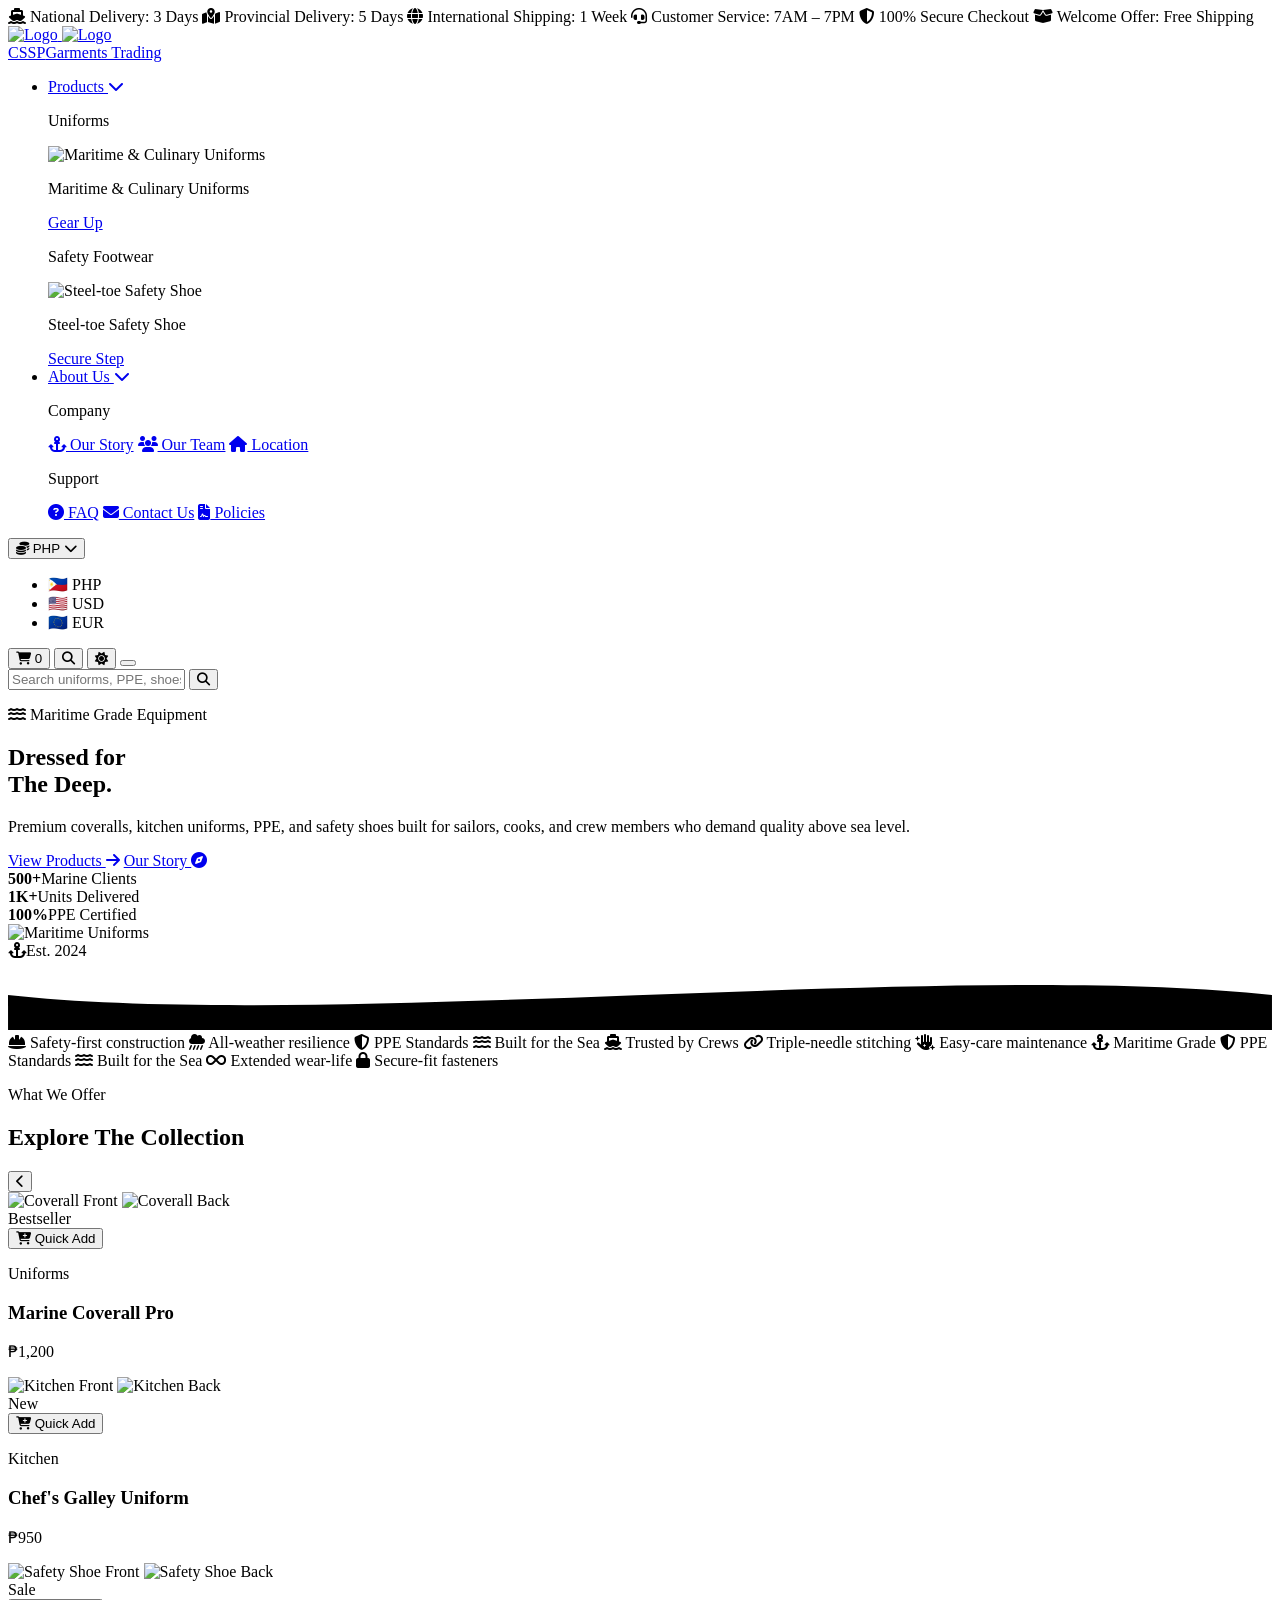
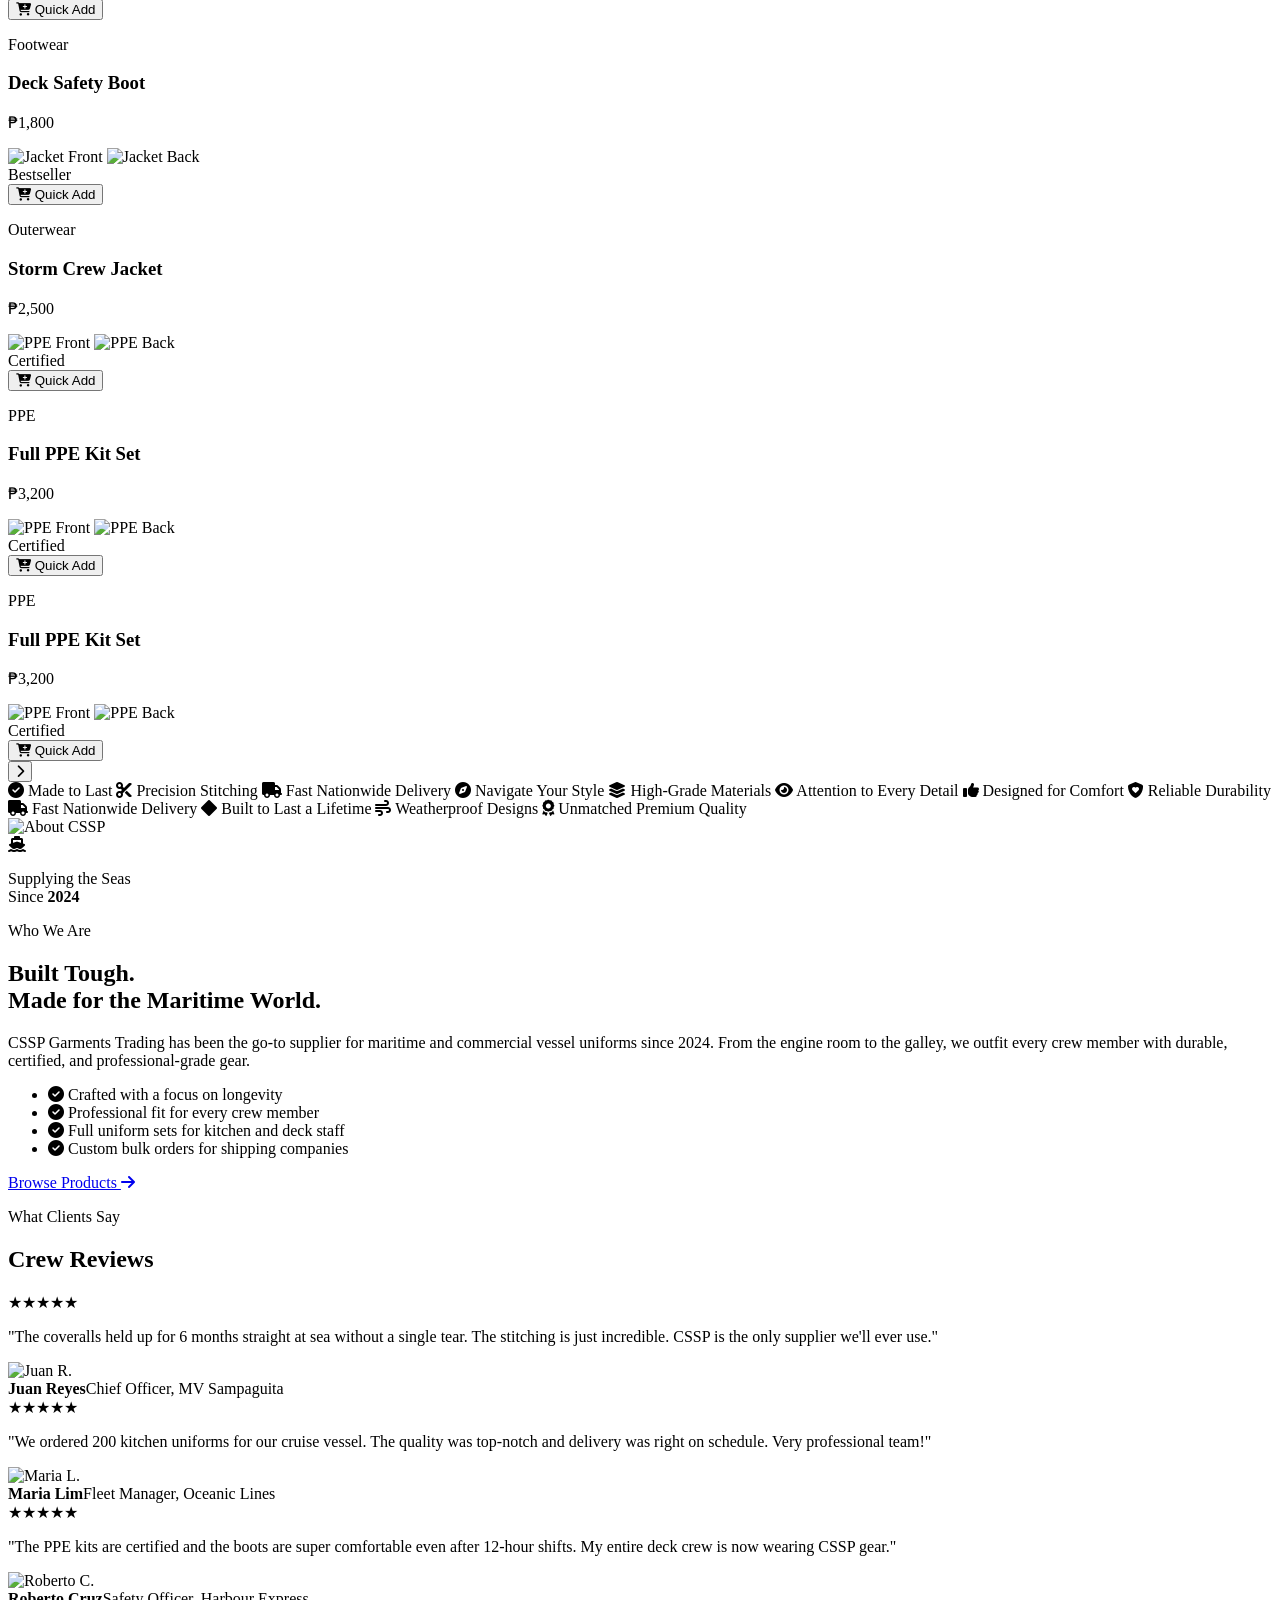
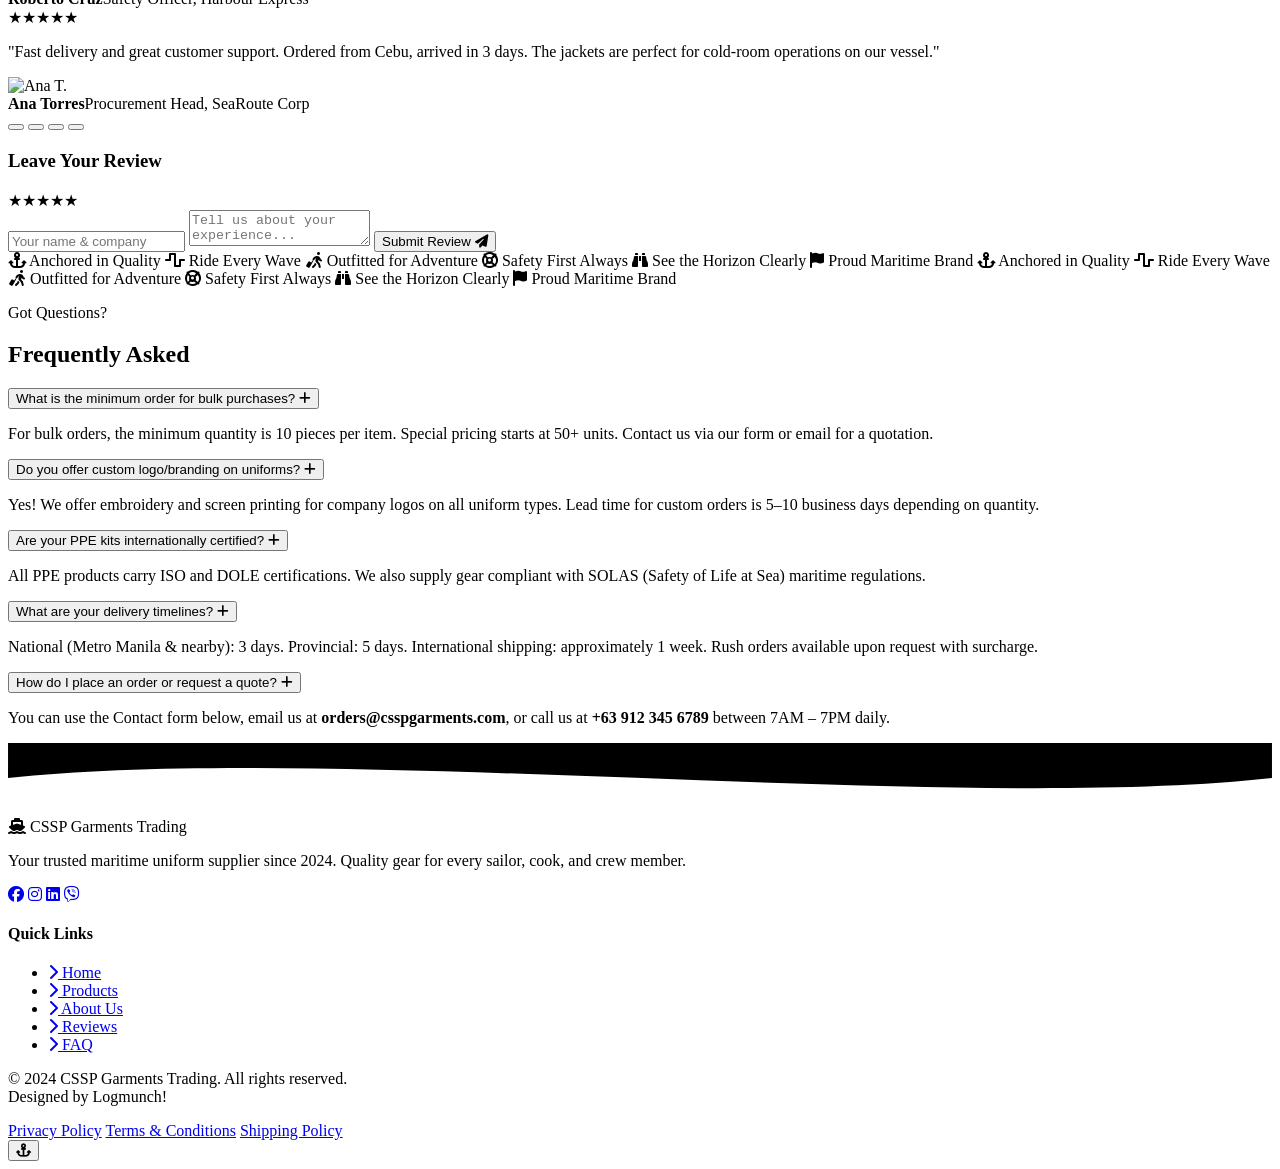
==== Index.html @ 834bd33e "Update script src" ====
<!DOCTYPE html>
<html lang="en" data-theme="light">
<head>
  <meta charset="UTF-8" />
  <meta name="viewport" content="width=device-width, initial-scale=1.0" />
  <title>CSSP Garments Trading – Maritime Uniforms</title>
  
  <!-- fontawesome for icons -->
  <link rel="stylesheet" href="https://cdnjs.cloudflare.com/ajax/libs/font-awesome/6.5.0/css/all.min.css" /> 
  <link rel="stylesheet" href="Index_Style.css" />
</head>
<body>
 
  <!-- PRE-HEADER TICKER -->
  <!-- infinite scrolling -->
  <div class="pre-header">
    <div class="ticker-track" id="tickerTrack">
      <span><i class="fa-solid fa-ship"></i> National Delivery: 3 Days</span>
      <span><i class="fa-solid fa-map-location-dot"></i> Provincial Delivery: 5 Days</span>
      <span><i class="fa-solid fa-globe"></i> International Shipping: 1 Week</span>
      <span><i class="fa-solid fa-headset"></i> Customer Service: 7AM – 7PM</span>
      <span><i class="fa-solid fa-shield-halved"></i> 100% Secure Checkout</span>
      <span><i class="fa-solid fa-box-open"></i> Welcome Offer: Free Shipping</span>
    </div>
  </div>
 
  <!-- HEADER / NAVIGATION -->
  <header class="site-header" id="siteHeader">
    <div class="header-inner">
 
      <!-- logo -->
      <a href="Index.html" class="logo-wrap">
        <div class="logo-icon">
          <img src="logo-light-text.png" class="logo-img light-logo" alt="Logo">
          <img src="logo-dark-text.png" class="logo-img dark-logo" alt="Logo">
        </div>
          <div class="logo-text">CSSP<span>Garments&nbsp;Trading</span></div>
        </a>

          <nav class="main-nav" id="mainNav">
            <ul class="nav-list">
            <li class="nav-item has-mega">
              <a href="./Products.html" class="nav-link">Products <i class="fa-solid fa-chevron-down nav-caret"></i></a>
                <div class="mega-menu">
                  <div class="mega-inner">
                    <div class="mega-col">
                      <p class="mega-label">Uniforms</p>
                        <div class="mega-feature-card">
                        <img src="https://placehold.co/200x140/f4d03f/1a3a5c?text=Maritime+%26+Culinary+Uniforms" alt="Maritime & Culinary Uniforms" />
                        <p>Maritime & Culinary Uniforms</p>
                        <a href="#" class="btn-sm">Gear Up</a>
                      </div>
                    </div> 
                  <div class="mega-col">
                    <p class="mega-label">Safety Footwear</p>
                      <div class="mega-feature-card">
                      <img src="https://placehold.co/200x140/f4d03f/1a3a5c?text=Steel-toe+Safety+Shoe" alt="Steel-toe Safety Shoe" />
                      <p>Steel-toe Safety Shoe</p>
                      <a href="#" class="btn-sm">Secure Step</a>
                  </div>
                    </div> 
                      </div> 
                        </div>  
                          </li>   

          <!-- about us mega menu -->
          <li class="nav-item has-mega">
            <a href="./AboutUs.html" class="nav-link">About Us <i class="fa-solid fa-chevron-down nav-caret"></i></a>
            <div class="mega-menu">
              <div class="mega-inner">
                <div class="mega-col">
                  <p class="mega-label">Company</p>
                  <a href="./AboutUs.html" class="mega-item text-only"><i class="fa-solid fa-anchor"></i> Our Story</a>
                  <a href="./AboutUs.html" class="mega-item text-only"><i class="fa-solid fa-users"></i> Our Team</a>
                  <a href="./AboutUs.html" class="mega-item text-only"><i class="fa-solid fa-house"></i> Location</a>
                </div>
                <div class="mega-col">
                  <p class="mega-label">Support</p>
                  <a href="#faq" class="mega-item text-only"><i class="fa-solid fa-circle-question"></i> FAQ</a>
                  <a href="./Contact.html" class="mega-item text-only"><i class="fa-solid fa-envelope"></i> Contact Us</a>
                  <a href="./Policies.html" class="mega-item text-only"><i class="fa-solid fa-file-contract"></i> Policies</a>
                </div>
                  </div>
                    </div>
                      </li>
                        </nav>
 
          <!--  upper-right-side icon group -->
            <div class="header-actions">
 
            <!-- currency switcher -->
              <div class="currency-switcher" id="currencySwitcher">
                <button class="currency-btn" id="currencyBtn">
                  <i class="fa-solid fa-coins"></i>
                  <span id="activeCurrency">PHP</span>
                  <i class="fa-solid fa-chevron-down"></i>
                </button>
                  <ul class="currency-dropdown" id="currencyDropdown">
                    <li data-currency="PHP" data-symbol="₱">🇵🇭 PHP</li>
                    <li data-currency="USD" data-symbol="$">🇺🇸 USD</li>
                    <li data-currency="EUR" data-symbol="€">🇪🇺 EUR</li>
                  </ul>
                    </div>
 
           <!-- cart icon -->
            <button class="icon-btn" title="Cart">
              <i class="fa-solid fa-cart-shopping"></i>
                <span class="badge" id="cartBadge">0</span>
            </button>
 
          <!-- search icon -->
            <button class="icon-btn" id="searchToggle" title="Search">
              <i class="fa-solid fa-magnifying-glass"></i>
            </button>
 
          <!-- light/dark mode toggle -->
            <button class="theme-toggle" id="themeToggle" title="Toggle Theme">
              <i class="fa-solid fa-sun" id="themeIcon"></i>
            </button>
 
          <!-- Hamburger (mobile only) -->
            <button class="hamburger" id="hamburger" aria-label="Open menu">
              <span></span><span></span><span></span>
            </button>
              </div>
                </div>
 
          <!-- search bar (hidden until toggled) -->
            <div class="search-bar" id="searchBar">
              <input type="text" placeholder="Search uniforms, PPE, shoes..." id="searchInput" />
                <button>
                  <i class="fa-solid fa-magnifying-glass"></i></button>
                </div>
                  </header>
 
        <!-- hero section ===== -->
          <section class="hero" id="home">
            <div class="hero-inner">
              <div class="hero-text">
                <p class="hero-sub"><i class="fa-solid fa-water"></i> Maritime Grade Equipment</p>
                  <h1 class="hero-title">Dressed for<br><span>The Deep.</span></h1>
                    <p class="hero-desc">Premium coveralls, kitchen uniforms, PPE, and safety shoes built for sailors, cooks, and crew members who demand quality above sea level.</p>
                      <div class="hero-btns">
                      <a href="./Products.html" class="btn-primary">View Products <i class="fa-solid fa-arrow-right"></i></a>
                      <a href="./AboutUs.html" class="btn-ghost">Our Story <i class="fa-solid fa-compass"></i></a>
                      </div>
                      
          <div class="hero-stats">
            <div class="stat"><strong>500+</strong><span>Marine Clients</span></div>
              <div class="stat"><strong>1K+</strong><span>Units Delivered</span></div>
                <div class="stat"><strong>100%</strong><span>PPE Certified</span></div>
                  </div>
                  </div>
      
          <div class="hero-image-wrap">
              <div class="hero-image-frame">
                <img src="./hero-area image.JPG" alt="Maritime Uniforms" class="hero-img" />
                <div class="hero-badge"><i class="fa-solid fa-anchor"></i><span>Est. 2024</span></div>
                </div>
              </div>
            </div>

          <!-- decorative wave bottom -->
            <div class="hero-wave">
              <svg viewBox="0 0 1440 80" xmlns="http://www.w3.org/2000/svg"><path d="M0,40 C360,80 1080,0 1440,40 L1440,80 L0,80 Z" /></svg>
            </div>
          </section>

          <!-- INFINITE TICKER 1 -->
            <div class="section-ticker">
              <div class="ticker2-track">
                <span><i class="fa-solid fa-helmet-safety""></i> Safety-first construction</span>
                <span><i class="fa-solid fa-cloud-showers-heavy"></i> All-weather resilience</span>
                <span><i class="fa-solid fa-shield-halved"></i> PPE Standards</span>
                <span><i class="fa-solid fa-water"></i> Built for the Sea</span>
                <span><i class="fa-solid fa-ship"></i> Trusted by Crews</span>
                <span><i class="fa-solid fa-link"></i> Triple-needle stitching</span>
                <span><i class="fa-solid fa-hand-sparkles"></i> Easy-care maintenance</span>
                <span><i class="fa-solid fa-anchor"></i> Maritime Grade</span>
                <span><i class="fa-solid fa-shield-halved"></i> PPE Standards</span>
                <span><i class="fa-solid fa-water"></i> Built for the Sea</span>
                <span><i class="fa-solid fa-infinity"></i> Extended wear-life</span>
                <span><i class="fa-solid fa-lock"></i> Secure-fit fasteners</span>
              </div>
            </div>
 
          <!-- EXPLORE COLLECTION -->
          <section class="products" id="products">
            <div class="section-header">
              <p class="section-sub">What We Offer</p>
                <h2 class="section-title">Explore The Collection</h2>
            </div>
 
          <!-- carousel wrapper -->
          <div class="carousel-wrap">
            <button class="carousel-btn prev" id="prevBtn"><i class="fa-solid fa-chevron-left"></i></button>
              <div class="product-grid" id="productGrid">
 
              <!-- product card – hover swaps image -->
                <div class="product-card">
                  <div class="card-image-wrap">
                    <img class="img-front" src="https://placehold.co/320x380/1a3a5c/f4d03f?text=Coverall+Front" alt="Coverall Front" />
                    <img class="img-back" src="https://placehold.co/320x380/f4d03f/1a3a5c?text=Coverall+Back" alt="Coverall Back" />
                      <div class="card-badges"><span class="badge-tag">Bestseller</span></div>
                      <button class="quick-add" data-price="1200"><i class="fa-solid fa-cart-plus"></i> Quick Add</button>
                        </div>
                        <div class="card-info">
                          <p class="card-category">Uniforms</p>
                            <h3 class="card-name">Marine Coverall Pro</h3>
                              <p class="card-price" data-base="1200">₱1,200</p>
                        </div>
                      </div>
 
                <div class="product-card">
                  <div class="card-image-wrap">
                    <img class="img-front" src="https://placehold.co/320x380/e63946/ffffff?text=Kitchen+Front" alt="Kitchen Front" />
                    <img class="img-back" src="https://placehold.co/320x380/ffffff/e63946?text=Kitchen+Back" alt="Kitchen Back" />
                      <div class="card-badges"><span class="badge-tag new">New</span></div>
                      <button class="quick-add" data-price="950"><i class="fa-solid fa-cart-plus"></i> Quick Add</button>
                        </div>
                        <div class="card-info">
                          <p class="card-category">Kitchen</p>
                            <h3 class="card-name">Chef's Galley Uniform</h3>
                              <p class="card-price" data-base="950">₱950</p>
                        </div>
                      </div>
 
                <div class="product-card">
                  <div class="card-image-wrap">
                    <img class="img-front" src="https://placehold.co/320x380/2d6a4f/ffffff?text=Safety+Shoe+F" alt="Safety Shoe Front" />
                    <img class="img-back" src="https://placehold.co/320x380/ffffff/2d6a4f?text=Safety+Shoe+B" alt="Safety Shoe Back" />
                      <div class="card-badges"><span class="badge-tag sale">Sale</span></div>
                      <button class="quick-add" data-price="1800"><i class="fa-solid fa-cart-plus"></i> Quick Add</button>
                        </div>
                        <div class="card-info">
                          <p class="card-category">Footwear</p>
                            <h3 class="card-name">Deck Safety Boot</h3>
                              <p class="card-price" data-base="1800">₱1,800</p>
                        </div>
                      </div>
 
                <div class="product-card">
                  <div class="card-image-wrap">
                    <img class="img-front" src="https://placehold.co/320x380/f4d03f/1a3a5c?text=Jacket+Front" alt="Jacket Front" />
                    <img class="img-back" src="https://placehold.co/320x380/1a3a5c/f4d03f?text=Jacket+Back" alt="Jacket Back" />
                      <div class="card-badges"><span class="badge-tag">Bestseller</span></div>
                      <button class="quick-add" data-price="2500"><i class="fa-solid fa-cart-plus"></i> Quick Add</button>
                        </div>
                        <div class="card-info">
                          <p class="card-category">Outerwear</p>
                            <h3 class="card-name">Storm Crew Jacket</h3>
                              <p class="card-price" data-base="2500">₱2,500</p>
                        </div>
                      </div>
 
                <div class="product-card">
                  <div class="card-image-wrap">
                    <img class="img-front" src="https://placehold.co/320x380/e63946/f4d03f?text=PPE+Front" alt="PPE Front" />
                    <img class="img-back" src="https://placehold.co/320x380/f4d03f/e63946?text=PPE+Back" alt="PPE Back" />
                      <div class="card-badges"><span class="badge-tag">Certified</span></div>
                      <button class="quick-add" data-price="3200"><i class="fa-solid fa-cart-plus"></i> Quick Add</button>
                        </div>
                        <div class="card-info">
                          <p class="card-category">PPE</p>
                            <h3 class="card-name">Full PPE Kit Set</h3>
                              <p class="card-price" data-base="3200">₱3,200</p>
                        </div>
                      </div>

                <div class="product-card">
                  <div class="card-image-wrap">
                    <img class="img-front" src="https://placehold.co/320x380/e63946/f4d03f?text=PPE+Front" alt="PPE Front" />
                    <img class="img-back" src="https://placehold.co/320x380/f4d03f/e63946?text=PPE+Back" alt="PPE Back" />
                      <div class="card-badges"><span class="badge-tag">Certified</span></div>
                      <button class="quick-add" data-price="3200"><i class="fa-solid fa-cart-plus"></i> Quick Add</button>
                        </div>
                        <div class="card-info">
                          <p class="card-category">PPE</p>
                            <h3 class="card-name">Full PPE Kit Set</h3>
                              <p class="card-price" data-base="3200">₱3,200</p>
                        </div>
                      </div>

                <div class="product-card">
                  <div class="card-image-wrap">
                    <img class="img-front" src="https://placehold.co/320x380/e63946/f4d03f?text=PPE+Front" alt="PPE Front" />
                    <img class="img-back" src="https://placehold.co/320x380/f4d03f/e63946?text=PPE+Back" alt="PPE Back" />
                      <div class="card-badges"><span class="badge-tag">Certified</span></div>
                      <button class="quick-add" data-price="3200"><i class="fa-solid fa-cart-plus"></i> Quick Add</button>
                      </div>
                          <button class="carousel-btn next" id="nextBtn"><i class="fa-solid fa-chevron-right"></i></button>
                      </div>
 
                      <div class="carousel-dots" id="carouselDots"></div>
            </section>
 
          <!-- INFINITE TICKER 2 -->
            <div class="section-ticker reverse">
              <div class="ticker2-track reverse">
                <span><i class="fa-solid fa-circle-check"></i> Made to Last</span>
                <span><i class="fa-solid fa-scissors"></i> Precision Stitching</span>
                <span><i class="fa-solid fa-truck"></i> Fast Nationwide Delivery</span>
                <span><i class="fa-solid fa-compass"></i> Navigate Your Style</span>
                <span><i class="fa-solid fa-layer-group"></i> High-Grade Materials</span>
                <span><i class="fa-solid fa-eye"></i> Attention to Every Detail</span>
                <span><i class="fa-solid fa-thumbs-up"></i> Designed for Comfort</span>
                <span><i class="fa-solid fa-shield-heart"></i> Reliable Durability</span>
                <span><i class="fa-solid fa-truck"></i> Fast Nationwide Delivery</span>
                <span><i class="fa-solid fa-diamond"></i> Built to Last a Lifetime</span>
                <span><i class="fa-solid fa-wind"></i> Weatherproof Designs</span>
                <span><i class="fa-solid fa-award"></i> Unmatched Premium Quality</span>
              </div>
            </div>
 
          <!-- ABOUT SECTION -->
            <section class="about" id="about">
              <div class="about-inner">
                <div class="about-image">
                  <img src="./about image.JPG" alt="About CSSP" />
                    <div class="about-float-card">
                      <i class="fa-solid fa-ship"></i>
                        <p>Supplying the Seas<br>Since <strong>2024</strong></p>
                </div>
              </div>
              <div class="about-text">
                <p class="section-sub">Who We Are</p>
                  <h2 class="section-title">Built Tough.<br>Made for the Maritime World.</h2>
                    <p>CSSP Garments Trading has been the go-to supplier for maritime and commercial vessel uniforms since 2024. From the engine room to the galley, we outfit every crew member with durable, certified, and professional-grade gear.</p>
                      <ul class="about-list">
                        <li><i class="fa-solid fa-check-circle"></i> Crafted with a focus on longevity</li>
                        <li><i class="fa-solid fa-check-circle"></i> Professional fit for every crew member</li>
                        <li><i class="fa-solid fa-check-circle"></i> Full uniform sets for kitchen and deck staff</li>
                        <li><i class="fa-solid fa-check-circle"></i> Custom bulk orders for shipping companies</li>
                      </ul>
                        <a href="#products" class="btn-primary">Browse Products <i class="fa-solid fa-arrow-right"></i></a>
                  </div>
                </div>
              </section>
 
          <!-- PRODUCT REVIEWS -->
            <section class="reviews" id="reviews">
              <div class="section-header">
                <p class="section-sub">What Clients Say</p>
                <h2 class="section-title">Crew Reviews</h2>
              </div>
 
          <!-- review slider -->
            <div class="review-slider-wrap">
              <div class="review-slider" id="reviewSlider">
              
                <div class="review-card active">
                  <div class="review-stars">★★★★★</div>
                    <p class="review-text">"The coveralls held up for 6 months straight at sea without a single tear. The stitching is just incredible. CSSP is the only supplier we'll ever use."</p>
                      <div class="reviewer">
                        <img src="https://placehold.co/48x48/1a3a5c/f4d03f?text=JR" alt="Juan R." />
                          <div><strong>Juan Reyes</strong><span>Chief Officer, MV Sampaguita</span></div>
                      </div>
                          </div>
 
                <div class="review-card">
                  <div class="review-stars">★★★★★</div>
                    <p class="review-text">"We ordered 200 kitchen uniforms for our cruise vessel. The quality was top-notch and delivery was right on schedule. Very professional team!"</p>
                      <div class="reviewer">
                        <img src="https://placehold.co/48x48/2d6a4f/ffffff?text=ML" alt="Maria L." />
                          <div><strong>Maria Lim</strong><span>Fleet Manager, Oceanic Lines</span></div>
                      </div>
                          </div>
 
                <div class="review-card">
                  <div class="review-stars">★★★★★</div>
                    <p class="review-text">"The PPE kits are certified and the boots are super comfortable even after 12-hour shifts. My entire deck crew is now wearing CSSP gear."</p>
                      <div class="reviewer">
                        <img src="https://placehold.co/48x48/e63946/ffffff?text=RC" alt="Roberto C." />
                          <div><strong>Roberto Cruz</strong><span>Safety Officer, Harbour Express</span></div>
                      </div>
                          </div>
 
                <div class="review-card">
                  <div class="review-stars">★★★★★</div>
                    <p class="review-text">"Fast delivery and great customer support. Ordered from Cebu, arrived in 3 days. The jackets are perfect for cold-room operations on our vessel."</p>
                      <div class="reviewer">
                        <img src="https://placehold.co/48x48/f4d03f/1a3a5c?text=AT" alt="Ana T." />
                          <div><strong>Ana Torres</strong><span>Procurement Head, SeaRoute Corp</span></div>
                      </div>
                        </div>
                </div>

                <div class="slider-controls">
                  <button class="slider-dot active" data-index="0"></button>
                  <button class="slider-dot" data-index="1"></button>
                  <button class="slider-dot" data-index="2"></button>
                  <button class="slider-dot" data-index="3"></button>
                </div>
            </div>
 
          <!-- review form -->
          <div class="review-form-wrap">
            <h3>Leave Your Review</h3>
              <div class="star-picker" id="starPicker">
                <span data-val="1">★</span><span data-val="2">★</span><span data-val="3">★</span><span data-val="4">★</span><span data-val="5">★</span>
              </div>
                <input type="text" id="reviewName" placeholder="Your name & company" />
                <textarea id="reviewText" placeholder="Tell us about your experience..."></textarea>
                <button class="btn-primary" id="submitReview">Submit Review <i class="fa-solid fa-paper-plane"></i></button>
                <p class="review-success" id="reviewSuccess" style="display:none;"><i class="fa-solid fa-circle-check"></i> Thank you! Your review has been submitted.</p>
              </div>
        </section>
 
            <!-- INFINITE TICKER 3 -->
              <div class="section-ticker">
                <div class="ticker2-track">
                  <span><i class="fa-solid fa-anchor"></i> Anchored in Quality</span>
                  <span><i class="fa-solid fa-wave-square"></i> Ride Every Wave</span>
                  <span><i class="fa-solid fa-person-walking-luggage"></i> Outfitted for Adventure</span>
                  <span><i class="fa-solid fa-life-ring"></i> Safety First Always</span>
                  <span><i class="fa-solid fa-binoculars"></i> See the Horizon Clearly</span>
                  <span><i class="fa-solid fa-flag"></i> Proud Maritime Brand</span>
                  <span><i class="fa-solid fa-anchor"></i> Anchored in Quality</span>
                  <span><i class="fa-solid fa-wave-square"></i> Ride Every Wave</span>
                  <span><i class="fa-solid fa-person-walking-luggage"></i> Outfitted for Adventure</span>
                  <span><i class="fa-solid fa-life-ring"></i> Safety First Always</span>
                  <span><i class="fa-solid fa-binoculars"></i> See the Horizon Clearly</span>
                  <span><i class="fa-solid fa-flag"></i> Proud Maritime Brand</span>
                </div>
              </div>
 
            <!-- FAQ SECTION -->
              <section class="faq" id="faq">
                <div class="section-header">
                  <p class="section-sub">Got Questions?</p>
                  <h2 class="section-title">Frequently Asked</h2>
                </div>
                  <div class="faq-list">
 
                    <div class="faq-item">
                      <button class="faq-q">What is the minimum order for bulk purchases? <i class="fa-solid fa-plus faq-icon"></i></button>
                        <div class="faq-a"><p>For bulk orders, the minimum quantity is 10 pieces per item. Special pricing starts at 50+ units. Contact us via our form or email for a quotation.</p></div>
                    </div>
 
                    <div class="faq-item">
                      <button class="faq-q">Do you offer custom logo/branding on uniforms? <i class="fa-solid fa-plus faq-icon"></i></button>
                        <div class="faq-a"><p>Yes! We offer embroidery and screen printing for company logos on all uniform types. Lead time for custom orders is 5–10 business days depending on quantity.</p></div>
                    </div>
 
                    <div class="faq-item">
                      <button class="faq-q">Are your PPE kits internationally certified? <i class="fa-solid fa-plus faq-icon"></i></button>
                        <div class="faq-a"><p>All PPE products carry ISO and DOLE certifications. We also supply gear compliant with SOLAS (Safety of Life at Sea) maritime regulations.</p></div>
                    </div>
 
                    <div class="faq-item">
                      <button class="faq-q">What are your delivery timelines? <i class="fa-solid fa-plus faq-icon"></i></button>
                        <div class="faq-a"><p>National (Metro Manila & nearby): 3 days. Provincial: 5 days. International shipping: approximately 1 week. Rush orders available upon request with surcharge.</p></div>
                    </div>
 
                    <div class="faq-item">
                      <button class="faq-q">How do I place an order or request a quote? <i class="fa-solid fa-plus faq-icon"></i></button>
                        <div class="faq-a"><p>You can use the Contact form below, email us at <strong>orders@csspgarments.com</strong>, or call us at <strong>+63 912 345 6789</strong> between 7AM – 7PM daily.</p></div>
                    </div>
 
                  </div>
              </section>
 
            <!-- FOOTER -->
              <footer class="site-footer" id="footer">
                <div class="footer-wave">
                  <svg viewBox="0 0 1440 80" xmlns="http://www.w3.org/2000/svg"><path d="M0,40 C360,0 1080,80 1440,40 L1440,0 L0,0 Z" /></svg>
                </div>
                  <div class="footer-inner">
 
                  <!-- brand col -->
                  <div class="footer-col brand-col">
                    <div class="footer-logo">
                      <i class="fa-solid fa-ship"></i>
                      <span>CSSP Garments Trading</span>
                    </div>
                      <p>Your trusted maritime uniform supplier since 2024. Quality gear for every sailor, cook, and crew member.</p>
                      <div class="social-icons">
                        <a href="#" title="Facebook"><i class="fa-brands fa-facebook"></i></a>
                        <a href="#" title="Instagram"><i class="fa-brands fa-instagram"></i></a>
                        <a href="#" title="LinkedIn"><i class="fa-brands fa-linkedin"></i></a>
                        <a href="#" title="Viber"><i class="fa-brands fa-viber"></i></a>
                      </div>
                    </div>
 
            <!-- quick links -->
              <div class="footer-col">
                <h4>Quick Links</h4>
                  <ul>
                    <li><a href="#home"><i class="fa-solid fa-chevron-right"></i> Home</a></li>
                    <li><a href="#products"><i class="fa-solid fa-chevron-right"></i> Products</a></li>
                    <li><a href="#about"><i class="fa-solid fa-chevron-right"></i> About Us</a></li>
                    <li><a href="#reviews"><i class="fa-solid fa-chevron-right"></i> Reviews</a></li>
                    <li><a href="#faq"><i class="fa-solid fa-chevron-right"></i> FAQ</a></li>
                  </ul>
              </div>
 
              <div class="footer-bottom">
                <p>&copy; 2024 CSSP Garments Trading. All rights reserved.<br> Designed by Logmunch!</p>
                  <div class="legal-links">
                    <a href="#">Privacy Policy</a>
                    <a href="#">Terms & Conditions</a>
                    <a href="#">Shipping Policy</a>
                  </div>
              </div>
            </footer>
 
            <!-- back to top button -->
              <button class="back-to-top" id="backToTop" title="Back to Top">
                <i class="fa-solid fa-anchor"></i>
              </button>
 
            <script src="Index_Script.js"></script>
    </body>
</html>
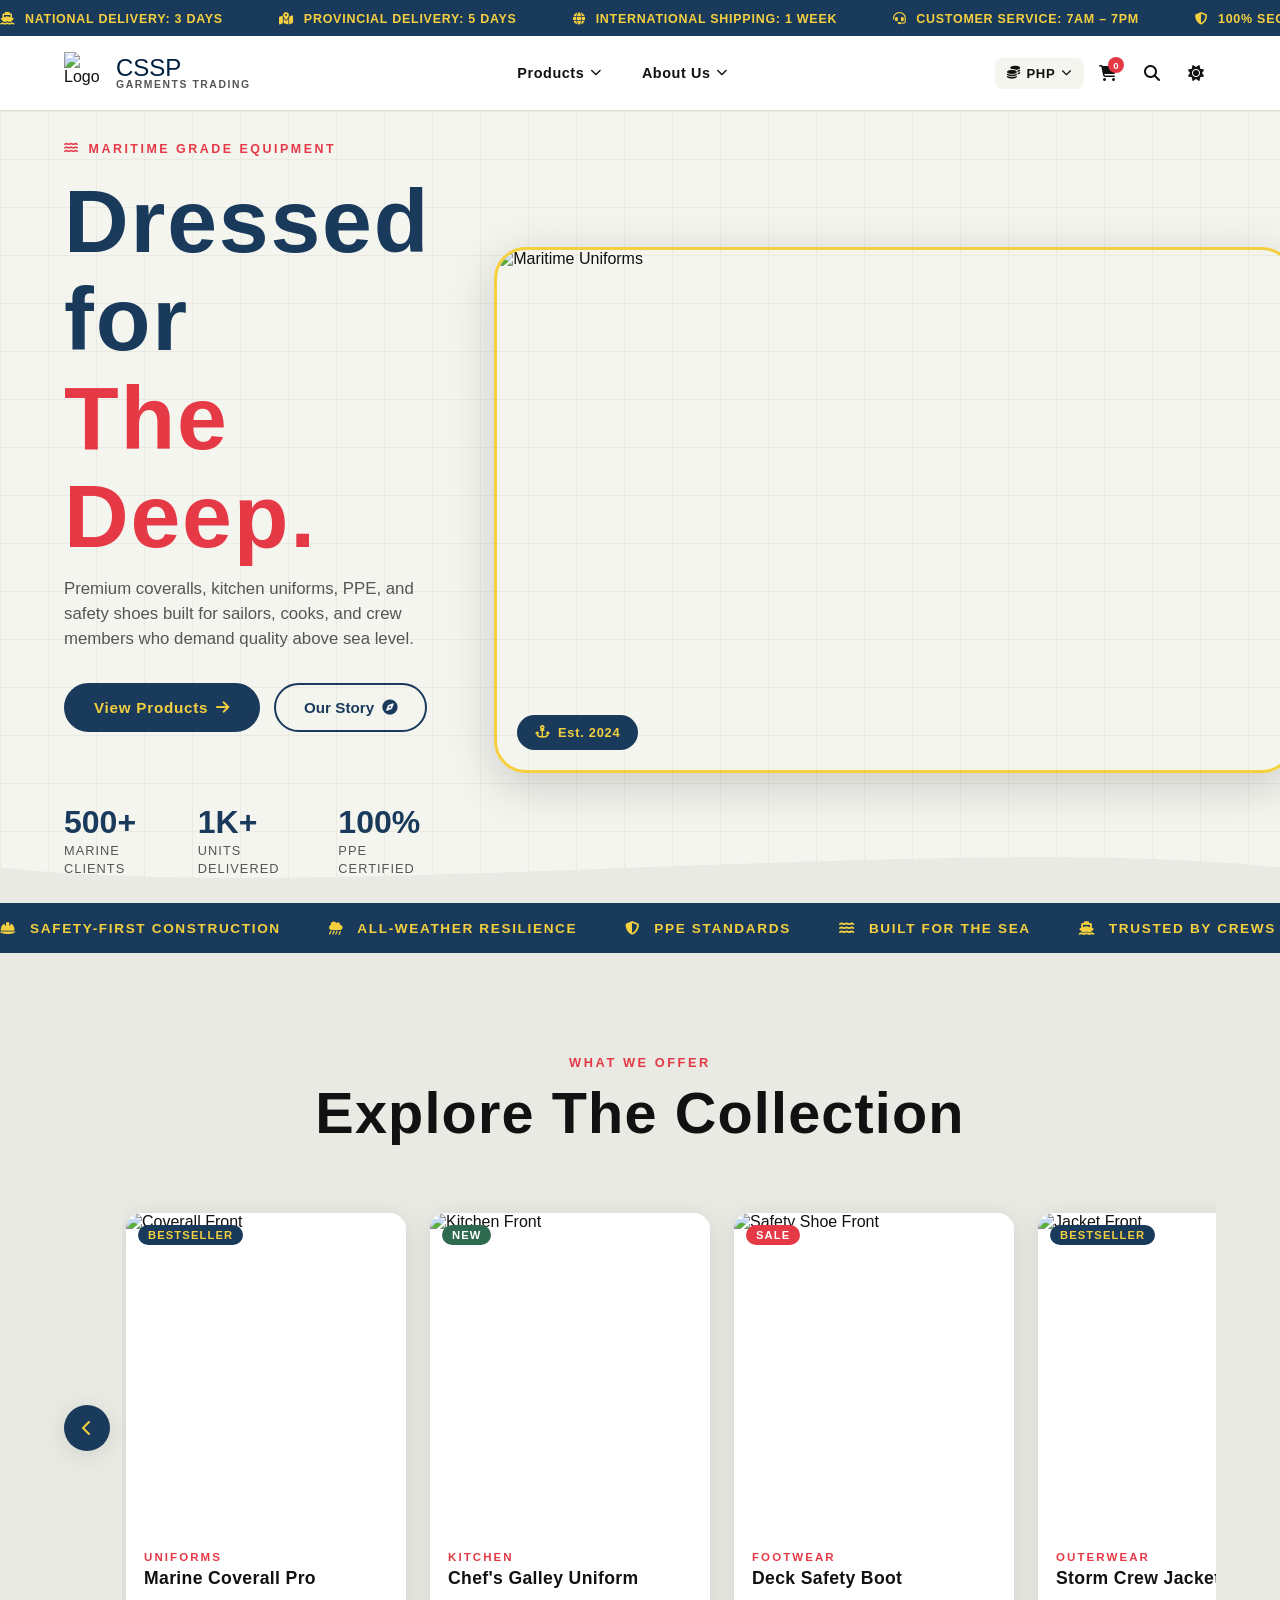
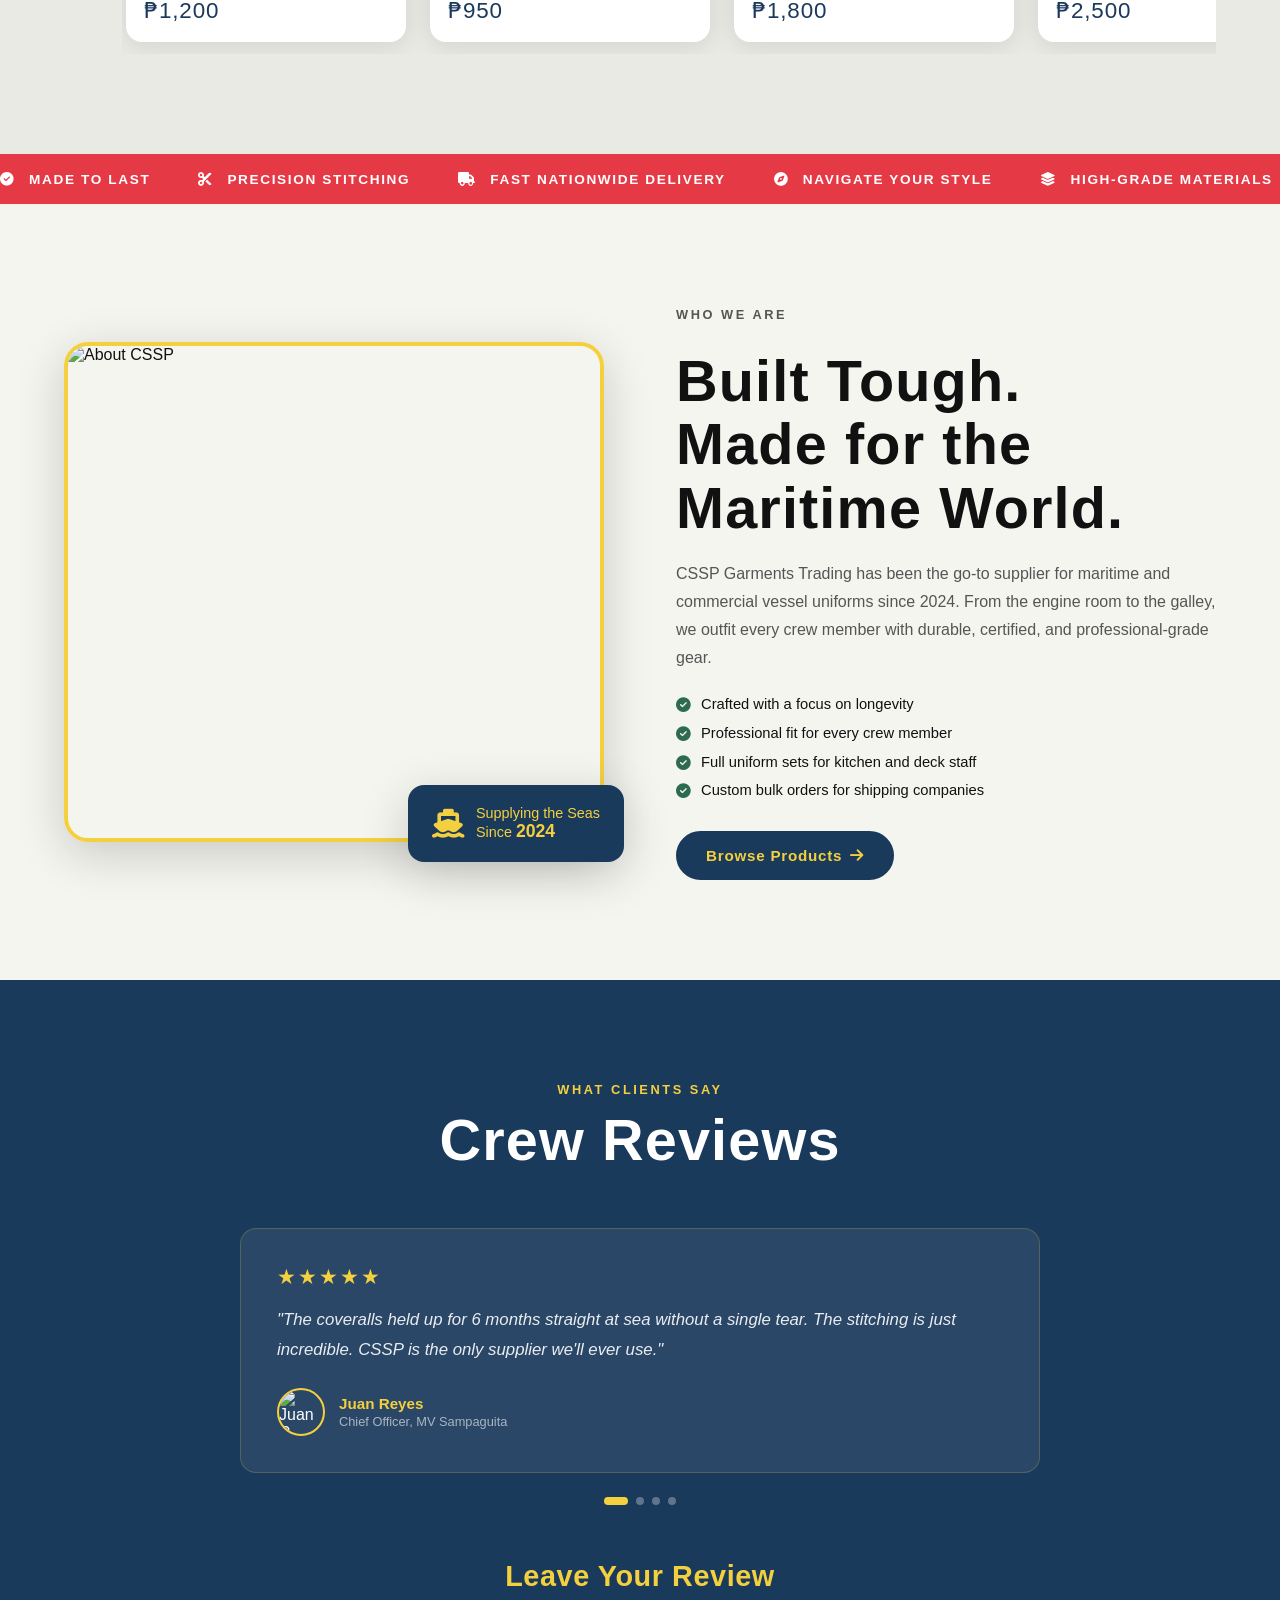
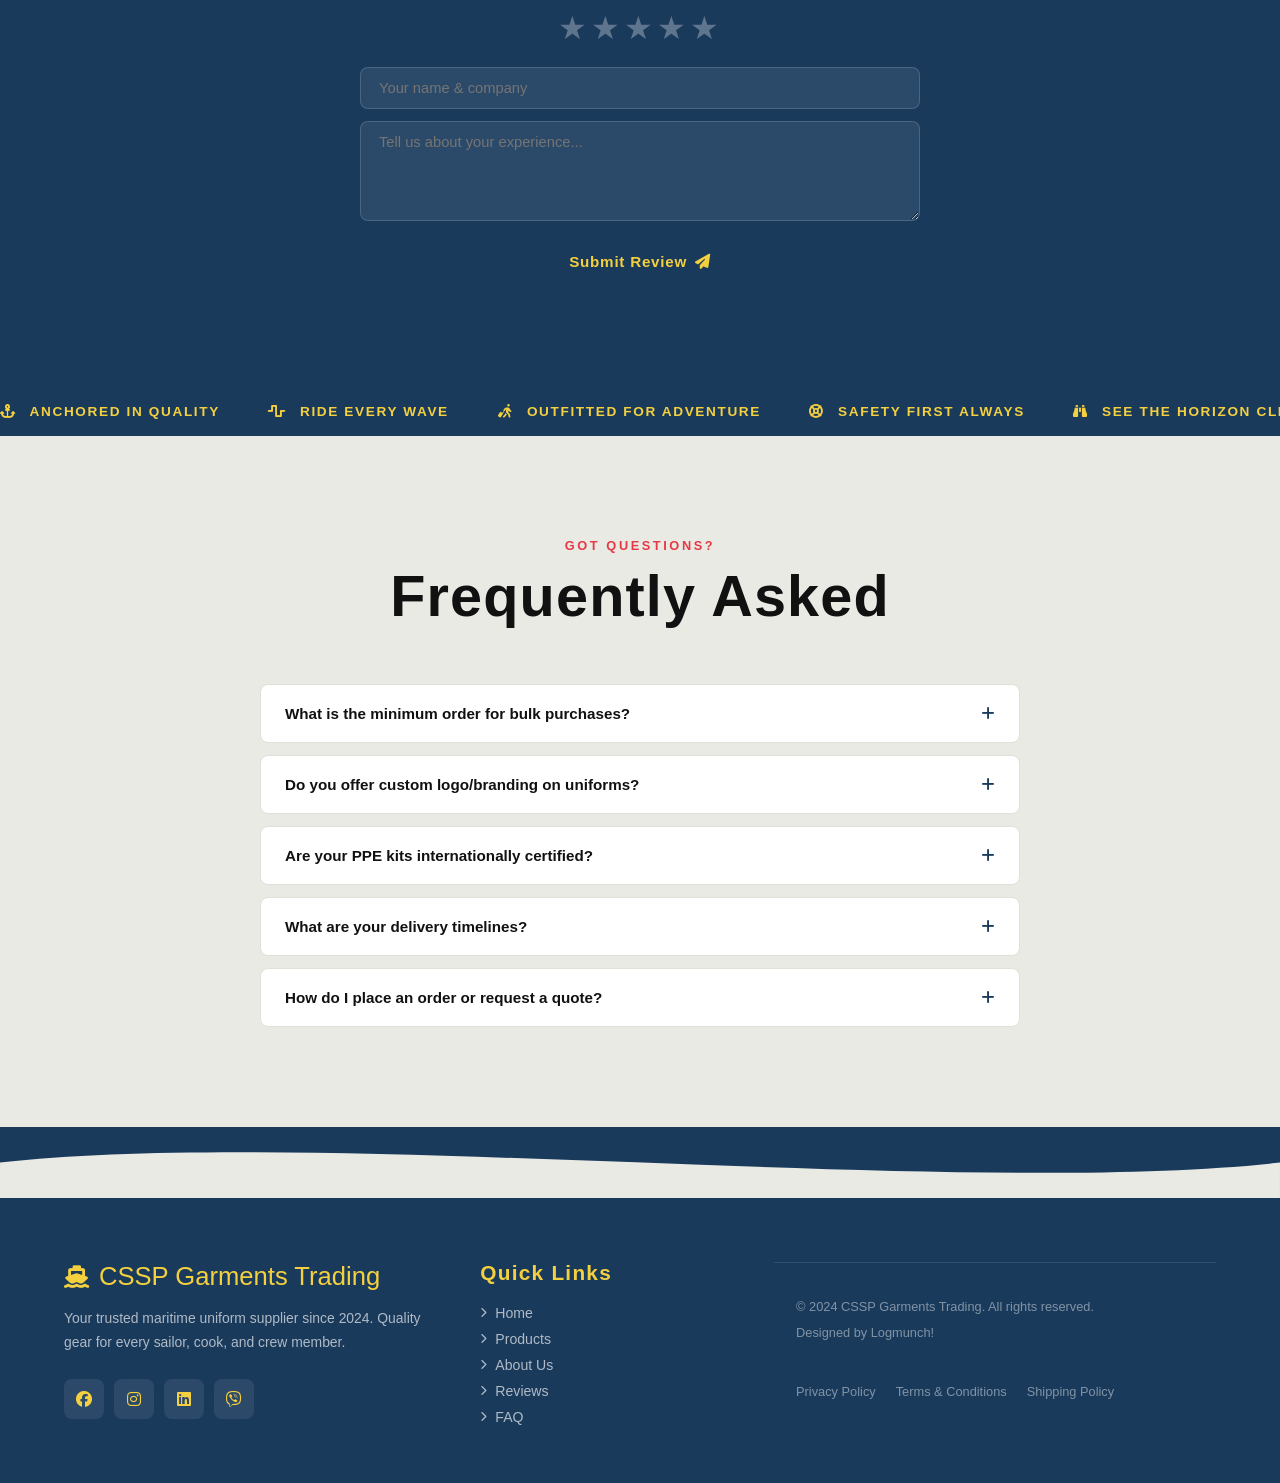
==== commit 0cee2531: "Update print statement from 'Hello' to 'Goodbye'" ====
--- a/Index.html
+++ b/Index.html
@@ -4,10 +4,10 @@
   <meta charset="UTF-8" />
   <meta name="viewport" content="width=device-width, initial-scale=1.0" />
   <title>CSSP Garments Trading – Maritime Uniforms</title>
-  
+  <link rel="icon" href="./Assets/CSSP LOGO.png">
   <!-- fontawesome for icons -->
   <link rel="stylesheet" href="https://cdnjs.cloudflare.com/ajax/libs/font-awesome/6.5.0/css/all.min.css" /> 
-  <link rel="stylesheet" href="Index_Style.css" />
+  <link rel="stylesheet" href="./CSS Files/Index_Style.css" />
 </head>
 <body>
  
@@ -40,7 +40,7 @@
           <nav class="main-nav" id="mainNav">
             <ul class="nav-list">
             <li class="nav-item has-mega">
-              <a href="./Products.html" class="nav-link">Products <i class="fa-solid fa-chevron-down nav-caret"></i></a>
+              <a href="#" class="nav-link">Products <i class="fa-solid fa-chevron-down nav-caret"></i></a>
                 <div class="mega-menu">
                   <div class="mega-inner">
                     <div class="mega-col">
@@ -48,7 +48,7 @@
                         <div class="mega-feature-card">
                         <img src="https://placehold.co/200x140/f4d03f/1a3a5c?text=Maritime+%26+Culinary+Uniforms" alt="Maritime & Culinary Uniforms" />
                         <p>Maritime & Culinary Uniforms</p>
-                        <a href="#" class="btn-sm">Gear Up</a>
+                        <a href="./Products.html" class="btn-sm">Gear Up</a>
                       </div>
                     </div> 
                   <div class="mega-col">
@@ -56,7 +56,7 @@
                       <div class="mega-feature-card">
                       <img src="https://placehold.co/200x140/f4d03f/1a3a5c?text=Steel-toe+Safety+Shoe" alt="Steel-toe Safety Shoe" />
                       <p>Steel-toe Safety Shoe</p>
-                      <a href="#" class="btn-sm">Secure Step</a>
+                      <a href="./Products.html" class="btn-sm">Secure Step</a>
                   </div>
                     </div> 
                       </div> 
@@ -65,7 +65,7 @@
 
           <!-- about us mega menu -->
           <li class="nav-item has-mega">
-            <a href="./AboutUs.html" class="nav-link">About Us <i class="fa-solid fa-chevron-down nav-caret"></i></a>
+            <a href="#" class="nav-link">About Us <i class="fa-solid fa-chevron-down nav-caret"></i></a>
             <div class="mega-menu">
               <div class="mega-inner">
                 <div class="mega-col">
@@ -77,7 +77,7 @@
                 <div class="mega-col">
                   <p class="mega-label">Support</p>
                   <a href="#faq" class="mega-item text-only"><i class="fa-solid fa-circle-question"></i> FAQ</a>
-                  <a href="./Contact.html" class="mega-item text-only"><i class="fa-solid fa-envelope"></i> Contact Us</a>
+                  <a href="./Contacts.html" class="mega-item text-only"><i class="fa-solid fa-envelope"></i> Contact Us</a>
                   <a href="./Policies.html" class="mega-item text-only"><i class="fa-solid fa-file-contract"></i> Policies</a>
                 </div>
                   </div>
@@ -133,7 +133,7 @@
                 </div>
                   </header>
  
-        <!-- hero section ===== -->
+        <!-- hero section -->
           <section class="hero" id="home">
             <div class="hero-inner">
               <div class="hero-text">
@@ -486,9 +486,9 @@
               <div class="footer-col">
                 <h4>Quick Links</h4>
                   <ul>
-                    <li><a href="#home"><i class="fa-solid fa-chevron-right"></i> Home</a></li>
-                    <li><a href="#products"><i class="fa-solid fa-chevron-right"></i> Products</a></li>
-                    <li><a href="#about"><i class="fa-solid fa-chevron-right"></i> About Us</a></li>
+                    <li><a href="./Index.html"><i class="fa-solid fa-chevron-right"></i> Home</a></li>
+                    <li><a href="./Products.html"><i class="fa-solid fa-chevron-right"></i> Products</a></li>
+                    <li><a href="./AboutUs.html"><i class="fa-solid fa-chevron-right"></i> About Us</a></li>
                     <li><a href="#reviews"><i class="fa-solid fa-chevron-right"></i> Reviews</a></li>
                     <li><a href="#faq"><i class="fa-solid fa-chevron-right"></i> FAQ</a></li>
                   </ul>
@@ -497,9 +497,9 @@
               <div class="footer-bottom">
                 <p>&copy; 2024 CSSP Garments Trading. All rights reserved.<br> Designed by Logmunch!</p>
                   <div class="legal-links">
-                    <a href="#">Privacy Policy</a>
-                    <a href="#">Terms & Conditions</a>
-                    <a href="#">Shipping Policy</a>
+                    <a href="./Contacts.html">Privacy Policy</a>
+                    <a href="./Contacts.html">Terms & Conditions</a>
+                    <a href="./Contacts.html">Shipping Policy</a>
                   </div>
               </div>
             </footer>
@@ -509,6 +509,6 @@
                 <i class="fa-solid fa-anchor"></i>
               </button>
  
-            <script src="Index_Script.js"></script>
+            <script src="./JS Files/Index_Script.js"></script>
     </body>
 </html>
--- a/CSS Files/Index_Style.css
+++ b/CSS Files/Index_Style.css
@@ -0,0 +1,1782 @@
+/* shortcut color ------  var(--name)*/
+:root {
+  --bg:          #f5f5f0;
+  --bg-alt:      #eaeae4;
+  --bg-dark:     #1a3a5c;
+  --surface:     #ffffff;
+  --text:        #111111;
+  --text-muted:  #555555;
+  --border:      #e0e0d8;
+  --navy:        #1a3a5c;
+  --yellow:      #f4d03f;
+  --red:         #e63946;
+  --green:       #2d6a4f;
+  --white:       #ffffff;
+  --shadow:      0 4px 24px rgba(0,0,0,0.10);
+  --shadow-lg:   0 12px 48px rgba(0,0,0,0.18);
+  --radius:      16px;
+  --radius-sm:   8px;
+  --transition:  0.3s cubic-bezier(0.4, 0, 0.2, 1);
+}
+
+/* dark mode – triggered by [data-theme="dark"] on <html> */
+[data-theme="dark"] {
+  --bg:          #0d1b2a;
+  --bg-alt:      #132234;
+  --surface:     #1a2d42;
+  --text:        #f0ece0;
+  --text-muted:  #8fa8c0;
+  --border:      #2a4060;
+  --shadow:      0 4px 24px rgba(0,0,0,0.35);
+  --shadow-lg:   0 12px 48px rgba(0,0,0,0.55);
+}
+
+/* "bebas neue" - heading font */
+@font-face {
+  font-family: 'Bebas Neue Custom';
+  src: url('../VISUAL\ STUDIO\ CODE/Bebas\ Neue/BebasNeue-Regular.woff2') format('woff2'),
+       url('../VISUAL\ STUDIO\ CODE/Bebas\ Neue/BebasNeue-Regular.woff') format('woff'),
+       url('../VISUAL\ STUDIO\ CODE/Bebas\ Neue/BebasNeue-Regular.ttf') format('truetype');
+  font-weight: normal;
+  font-style: normal;
+}
+
+/* "creato display" - for content font */
+@font-face {
+  font-family: 'Creato Display';
+  src: url('../VISUAL\ STUDIO\ CODE/Creato Display/CreatoDisplay-Medium.otf') format('opentype');
+  font-weight: 400; /* Regular/Medium weight */
+  font-style: normal;
+}
+
+@font-face {
+  font-family: 'Creato Display';
+  src: url('../VISUAL\ STUDIO\ CODE/Creato Display/CreatoDisplay-Bold.otf') format('opentype');
+  font-weight: 700; /* Bold weight */
+  font-style: normal;
+}
+
+*, *::before, *::after { 
+  box-sizing: border-box; 
+  margin: 0; 
+  padding: 0; 
+}
+
+html { 
+  scroll-behavior: smooth; 
+  font-size: 16px; }
+
+body {
+  font-family: 'Creato Display', sans-serif;
+  background-color: var(--bg);
+  color: var(--text);
+  overflow-x: hidden;
+  transition: background-color var(--transition), color var(--transition);
+}
+
+a { 
+  text-decoration: none; 
+  color: inherit; 
+}
+
+ul { 
+  list-style: none; 
+}
+
+img { 
+  display: block; 
+  width: 100%; 
+  object-fit: cover; 
+}
+
+button { 
+  cursor: pointer; 
+  border: none; 
+  background: none; 
+  font-family: inherit; 
+}
+
+h1, h2, h3, h4 { 
+  font-family: 'Bebas Neue Custom', sans-serif; 
+  letter-spacing: 0.02em; 
+  line-height: 1.1; 
+}
+
+
+/* common button styles */
+.btn-primary {
+  display: inline-flex;
+  align-items: center;
+  gap: 8px;
+  padding: 14px 28px;
+  background: var(--navy);
+  color: var(--yellow);
+  border-radius: 50px;
+  font-weight: 700;
+  font-size: 0.95rem;
+  letter-spacing: 0.05em;
+  transition: var(--transition);
+  border: 2px solid var(--navy);
+}
+
+.btn-primary:hover {
+  background: var(--yellow);
+  color: var(--navy);
+  transform: translateY(-2px);
+  box-shadow: var(--shadow);
+}
+
+.btn-ghost {
+  display: inline-flex;
+  align-items: center;
+  gap: 8px;
+  padding: 14px 28px;
+  background: transparent;
+  color: var(--navy);
+  border-radius: 50px;
+  font-weight: 700;
+  font-size: 0.95rem;
+  border: 2px solid var(--navy);
+  transition: var(--transition);
+}
+
+.btn-ghost:hover {
+  background: var(--navy);
+  color: var(--yellow);
+  transform: translateY(-2px);
+}
+
+[data-theme="dark"] .btn-ghost {
+  color: var(--yellow);
+  border-color: var(--yellow);
+}
+
+[data-theme="dark"] .btn-ghost:hover {
+  background: var(--yellow);
+  color: var(--navy);
+}
+
+.btn-sm {
+  display: inline-block;
+  padding: 6px 14px;
+  background: var(--navy);
+  color: var(--yellow);
+  border-radius: 20px;
+  font-size: 0.8rem;
+  font-weight: 600;
+  transition: var(--transition);
+}
+.btn-sm:hover { 
+  background: var(--yellow); 
+  color: var(--navy); 
+}
+
+/* section headers */
+.section-header { 
+  text-align: center; 
+  margin-bottom: 56px; 
+}
+
+.section-sub {
+  display: inline-block;
+  font-size: 0.8rem;
+  font-weight: 700;
+  letter-spacing: 0.2em;
+  text-transform: uppercase;
+  color: var(--red);
+  margin-bottom: 12px;
+}
+
+.section-title {
+  font-size: clamp(2.4rem, 5vw, 3.6rem);
+  color: var(--text);
+}
+
+/* sections spacing */
+section { 
+  padding: 100px 5%; 
+}
+
+/* pre-header ticker */
+.pre-header {
+  background: var(--navy);
+  color: var(--yellow);
+  overflow: hidden;
+  white-space: nowrap;
+  padding: 9px 0;
+}
+
+.ticker-track {
+  display: inline-flex;
+  gap: 56px;
+  animation: ticker 30s linear infinite;
+}
+
+.ticker-track span {
+  font-size: 0.78rem;
+  font-weight: 600;
+  letter-spacing: 0.06em;
+  text-transform: uppercase;
+  flex-shrink: 0;
+}
+
+.ticker-track span i { 
+  margin-right: 6px; 
+}
+
+@keyframes ticker {
+  from { 
+    transform: translateX(0); 
+  } to   { 
+    transform: translateX(-50%);
+  }
+}
+
+/* header/navigation bar */
+.site-header {
+  position: sticky;
+  top: 0;
+  z-index: 1000;
+  background: var(--surface);
+  border-bottom: 1px solid var(--border);
+  transition: background var(--transition), box-shadow var(--transition);
+}
+
+.site-header.scrolled { 
+  box-shadow: var(--shadow); 
+}
+
+.header-inner {
+  display: flex;
+  align-items: center;
+  justify-content: space-between;
+  gap: 16px;
+  padding: 16px 5%;
+  max-width: 1400px;
+  margin: 0 auto;
+}
+
+/* logo */
+.logo-wrap {
+  display: flex;
+  align-items: center;
+  gap: 10px;
+  text-decoration: none;
+}
+
+.logo-icon {
+  width: 42px; 
+  height: 42px;
+  border-radius: 10px;
+  display: flex;
+  align-items: center;
+  justify-content: center;
+  transition: var(--transition);
+}
+
+.logo-wrap:hover .logo-icon { 
+  transform: rotate(-8deg) scale(1.08); 
+}
+
+.logo-text {
+  font-family: 'Bebas Neue Custom', sans-serif;
+  font-size: 1.5rem;
+  color: var(--navy);
+  line-height: 1;
+}
+
+.logo-text span {
+  display: block;
+  font-size: 0.65rem;
+  font-family: 'Creato Display', sans-serif;
+  font-weight: 600;
+  letter-spacing: 0.15em;
+  text-transform: uppercase;
+  color: var(--text-muted);
+}
+
+/* default state = light mode */
+.dark-logo { 
+  display: none; 
+}
+
+.light-logo { 
+  display: block; 
+}
+
+.logo-text { 
+  color: #001f3f; 
+} 
+
+/* dark mode */
+/* hide light logo when theme is dark/dim */
+[data-theme="dark"] .light-logo { 
+  display: none; 
+}
+
+/* show dark logo when theme is dark/dim */
+[data-theme="dark"] .dark-logo { 
+  display: block; 
+}
+
+[data-theme="dark"] .logo-text {
+  color: #ffffff; 
+}
+
+.logo-img {
+  width: 100%;
+  height: 100%;
+  object-fit: contain;
+}
+
+/* nav list */
+.main-nav {
+  display: flex;
+  justify-content: center;
+  width: 100%;
+}
+
+.nav-list {
+  display: flex;
+  gap: 4px;
+  list-style: none; 
+  margin: 0;       
+  padding: 0;       
+  align-items: center;
+}
+
+.nav-item { 
+  position: relative; 
+}
+
+.nav-link {
+  display: flex;
+  align-items: center;
+  gap: 6px;
+  padding: 10px 18px;
+  font-weight: 600;
+  font-size: 0.9rem;
+  letter-spacing: 0.04em;
+  border-radius: 8px;
+  transition: var(--transition);
+  color: var(--text);
+}
+
+.nav-link:hover, .nav-item:hover > .nav-link {
+  background: var(--bg);
+  color: var(--navy);
+}
+
+[data-theme="dark"] .nav-link:hover, [data-theme="dark"] .nav-item:hover > .nav-link {
+  background: var(--bg-alt);
+  color: var(--yellow);
+}
+
+.nav-caret { 
+  font-size: 0.7rem; 
+  transition: transform var(--transition); 
+}
+
+.nav-item:hover .nav-caret { 
+  transform: rotate(180deg); 
+}
+
+/* mega menu */
+.mega-menu {
+  position: absolute;
+  top: calc(100% + 12px);
+  left: 50%;
+  transform: translateX(-50%) translateY(8px);
+  background: var(--surface);
+  border-radius: var(--radius);
+  box-shadow: var(--shadow-lg);
+  border: 1px solid var(--border);  
+  opacity: 0;
+  pointer-events: none;
+  transition: opacity var(--transition), transform var(--transition);
+  min-width: auto;
+  width: max-content;
+  padding: 28px;
+}
+
+.nav-item:hover .mega-menu {
+  opacity: 1;
+  pointer-events: all;
+  transform: translateX(-50%) translateY(0);
+}
+
+.mega-inner { 
+  display: flex; 
+  gap: 32px; 
+  justify-content: center;
+}
+
+.mega-col { 
+  flex: 0 1 auto; 
+}
+
+.mega-label {
+  font-size: 0.7rem;
+  font-weight: 700;
+  letter-spacing: 0.18em;
+  text-transform: uppercase;
+  color: var(--red);
+  margin-bottom: 12px;
+}
+
+.mega-item {
+  display: flex;
+  align-items: center;
+  gap: 10px;
+  padding: 8px 10px;
+  border-radius: var(--radius-sm);
+  color: var(--text);
+  font-size: 0.88rem;
+  font-weight: 500;
+  transition: var(--transition);
+  margin-bottom: 4px;
+}
+
+.mega-item:hover { 
+  background: var(--bg); 
+  color: var(--navy); 
+}
+
+[data-theme="dark"] .mega-item:hover { 
+  background: var(--bg-alt); 
+  color: var(--yellow); 
+}
+
+.mega-item img { 
+  width: 42px; 
+  height: 42px; 
+  border-radius: var(--radius-sm); 
+  object-fit: cover; 
+  flex-shrink: 0; 
+}
+
+.mega-item.text-only i { 
+  width: 20px; 
+  text-align: center; 
+  color: var(--navy); 
+}
+
+[data-theme="dark"] .mega-item.text-only i { 
+  color: var(--yellow); 
+}
+
+.mega-featured { 
+  min-width: 200px; 
+}
+
+.mega-feature-card { 
+  text-align: center; 
+}
+
+.mega-feature-card img { 
+  border-radius: var(--radius-sm); 
+  margin-bottom: 10px; 
+  height: 120px; 
+  object-fit: cover; 
+}
+
+.mega-feature-card p { 
+  font-size: 0.85rem; 
+  font-weight: 600; 
+  margin-bottom: 8px; 
+}
+
+/* header upper-right icons */
+.header-actions { 
+  display: flex; 
+  align-items: center; 
+  gap: 4px; 
+}
+
+.icon-btn {
+  position: relative;
+  width: 40px; height: 40px;
+  display: flex; 
+  align-items: center; 
+  justify-content: center;
+  border-radius: 8px;
+  color: var(--text);
+  font-size: 1rem;
+  transition: var(--transition);
+}
+
+.icon-btn:hover { 
+  background: var(--bg); 
+  color: var(--navy); 
+}
+
+[data-theme="dark"] .icon-btn:hover { 
+  background: var(--bg-alt); 
+  color: var(--yellow); 
+}
+
+.icon-btn .badge {
+  position: absolute;
+  top: 4px; right: 4px;
+  width: 16px; height: 16px;
+  background: var(--red);
+  color: white;
+  font-size: 0.6rem;
+  font-weight: 700;
+  border-radius: 50%;
+  display: flex; 
+  align-items: center; 
+  justify-content: center;
+  pointer-events: none;
+}
+
+/* currency switcher */
+.currency-switcher { 
+  position: relative; 
+}
+
+.currency-btn {
+  display: flex;
+  align-items: center;
+  gap: 6px;
+  padding: 8px 12px;
+  background: var(--bg);
+  border-radius: 8px;
+  font-size: 0.82rem;
+  font-weight: 700;
+  color: var(--text);
+  transition: var(--transition);
+  letter-spacing: 0.05em;
+}
+
+.currency-btn:hover { 
+  background: var(--navy); 
+  color: var(--yellow); 
+}
+
+.currency-btn i:last-child { 
+  font-size: 0.65rem; 
+}
+
+.currency-dropdown {
+  position: absolute;
+  top: calc(100% + 8px);
+  right: 0;
+  background: var(--surface);
+  border: 1px solid var(--border);
+  border-radius: var(--radius-sm);
+  box-shadow: var(--shadow);
+  overflow: hidden;
+  opacity: 0;
+  pointer-events: none;
+  transform: translateY(4px);
+  transition: var(--transition);
+  min-width: 130px;
+  z-index: 10;
+}
+
+.currency-switcher:hover .currency-dropdown, .currency-dropdown.open {
+  opacity: 1;
+  pointer-events: all;
+  transform: translateY(0);
+}
+
+.currency-dropdown li {
+  padding: 10px 14px;
+  font-size: 0.85rem;
+  font-weight: 600;
+  cursor: pointer;
+  transition: var(--transition);
+}
+
+.currency-dropdown li:hover { 
+  background: var(--bg); 
+  color: var(--navy); 
+}
+
+/* theme toggle button */
+.theme-toggle {
+  width: 40px; height: 40px;
+  display: flex; 
+  align-items: center; 
+  justify-content: center;
+  border-radius: 8px;
+  color: var(--text);
+  font-size: 1rem;
+  transition: var(--transition);
+}
+
+.theme-toggle:hover { 
+  background: var(--yellow); 
+  color: var(--navy); 
+}
+
+/* hamburger (mobile/phone) */
+.hamburger {
+  display: none;
+  flex-direction: column;
+  gap: 5px;
+  padding: 8px;
+}
+
+.hamburger span {
+  display: block;
+  width: 22px; height: 2px;
+  background: var(--text);
+  border-radius: 2px;
+  transition: var(--transition);
+}
+
+.hamburger.open span:nth-child(1) { 
+  transform: translateY(7px) rotate(45deg); 
+}
+
+.hamburger.open span:nth-child(2) { 
+  opacity: 0; 
+}
+
+.hamburger.open span:nth-child(3) { 
+  transform: translateY(-7px) rotate(-45deg); 
+}
+
+/* search bar */
+.search-bar {
+  display: none;
+  padding: 12px 5%;
+  border-top: 1px solid var(--border);
+  background: var(--surface);
+}
+
+.search-bar.open { 
+  display: flex; 
+  gap: 8px; 
+}
+
+.search-bar input {
+  flex: 1;
+  padding: 10px 16px;
+  border: 1px solid var(--border);
+  border-radius: 50px;
+  background: var(--bg);
+  color: var(--text);
+  font-size: 0.9rem;
+  outline: none;
+  font-family: inherit;
+  transition: var(--transition);
+}
+
+.search-bar input:focus { 
+  border-color: var(--navy); 
+}
+
+.search-bar button {
+  padding: 10px 20px;
+  background: var(--navy);
+  color: var(--yellow);
+  border-radius: 50px;
+  transition: var(--transition);
+}
+
+.search-bar button:hover { 
+  background: var(--yellow); 
+  color: var(--navy); 
+}
+
+/* hero section */
+.hero {
+  background: var(--bg);
+  padding: 5px 5% 0; /*80*/
+  position: relative;
+  overflow: hidden;
+  min-height: 88vh;
+  display: flex;
+  align-items: center;
+}
+
+/* grid pattern background */
+.hero::before {
+  content: '';
+  position: absolute;
+  inset: 0;
+  background-image:
+    linear-gradient(var(--border) 1px, transparent 1px),
+    linear-gradient(90deg, var(--border) 1px, transparent 1px);
+  background-size: 48px 48px;
+  opacity: 0.5;
+  pointer-events: none;
+}
+
+.hero-inner {
+  display: grid;
+  grid-template-columns: 1fr 1fr;
+  align-items: center;
+  gap: 64px;
+  max-width: 1300px;
+  margin: 0 auto;
+  width: 100%;
+  position: relative;
+  z-index: 1;
+}
+
+.hero-sub {
+  font-size: 0.78rem;
+  font-weight: 700;
+  letter-spacing: 0.2em;
+  text-transform: uppercase;
+  color: var(--red);
+  margin-bottom: 16px;
+  display: flex;
+  align-items: center;
+  gap: 8px;
+}
+
+.hero-title {
+  font-size: clamp(3.5rem, 7vw, 6rem);
+  color: var(--navy);
+  margin-bottom: 10px;
+}
+
+.hero-title span { 
+  color: var(--red); 
+}
+
+[data-theme="dark"] .hero-title { 
+  color: var(--yellow); 
+}
+
+[data-theme="dark"] .hero-title span { 
+  color: var(--red); 
+}
+
+.hero-desc {
+  font-size: 1.05rem;
+  color: var(--text-muted);
+  line-height: 1.5;
+  max-width: 480px;
+  margin-bottom: 32px;
+}
+
+.hero-btns { 
+  display: flex; 
+  gap: 14px; 
+  flex-wrap: wrap; 
+  margin-bottom: 48px; 
+}
+
+.hero-stats {
+  display: flex;
+  gap: 32px;
+  padding-top: 24px;
+}
+
+.stat strong {
+  display: block;
+  font-family: 'Bebas Neue Custom', sans-serif;
+  font-size: 2rem;
+  color: var(--navy);
+}
+
+[data-theme="dark"] .stat strong { 
+  color: var(--yellow); 
+}
+
+.stat span { 
+  font-size: 0.8rem; 
+  color: var(--text-muted); 
+  text-transform: uppercase; 
+  letter-spacing: 0.08em; 
+}
+
+/* hero image */
+.hero-image-wrap { 
+  display: flex; 
+  justify-content: center; 
+}
+
+.hero-image-frame {
+  position: relative;
+  border-radius: 32px;
+  overflow: hidden;
+  width: 800px;
+  box-shadow: var(--shadow-lg);
+  border: 3px solid var(--yellow);
+}
+
+.hero-img { 
+  height: 520px; 
+  object-fit: cover; 
+  transition: transform 0.6s ease; 
+}
+
+.hero-image-frame:hover .hero-img { 
+  transform: scale(1.03); 
+}
+
+.hero-badge {
+  position: absolute;
+  bottom: 20px; left: 20px;
+  background: var(--navy);
+  color: var(--yellow);
+  padding: 10px 18px;
+  border-radius: 50px;
+  font-size: 0.8rem;
+  font-weight: 700;
+  letter-spacing: 0.06em;
+  display: flex;
+  align-items: center;
+  gap: 8px;
+}
+
+/* wave divider below hero */
+.hero-wave {
+  position: absolute;
+  bottom: 0; left: 0; right: 0;
+}
+
+.hero-wave svg { 
+  display: block; 
+  width: 100%; 
+  height: auto; 
+}
+
+.hero-wave path { 
+  fill: var(--bg-alt); 
+}
+
+[data-theme="dark"] .hero-wave path { 
+  fill: var(--bg-alt); 
+}
+
+
+/* section ticker */
+.section-ticker {
+  background: var(--navy);
+  overflow: hidden;
+  padding: 16px 0;
+  white-space: nowrap;
+}
+
+.section-ticker.reverse { 
+  background: var(--red); 
+}
+
+.ticker2-track {
+  display: inline-flex;
+  gap: 48px;
+  animation: ticker 25s linear infinite;
+}
+
+.ticker2-track.reverse { 
+  animation-direction: reverse; 
+}
+
+.ticker2-track span {
+  font-size: 0.85rem;
+  font-weight: 700;
+  letter-spacing: 0.12em;
+  text-transform: uppercase;
+  color: var(--yellow);
+  flex-shrink: 0;
+}
+
+.section-ticker.reverse .ticker2-track span { 
+  color: var(--white); 
+}
+
+.ticker2-track span i { 
+  margin-right: 8px; 
+}
+
+/* products/explore collection */
+.products { 
+  background: var(--bg-alt); 
+  position: relative; 
+}
+
+/* carousel wrapper */
+.carousel-wrap {
+  display: flex;
+  align-items: center;
+  gap: 12px;
+  max-width: 1300px;
+  margin: 0 auto;
+  position: relative;
+}
+
+.carousel-btn {
+  width: 46px; height: 46px;
+  background: var(--navy);
+  color: var(--yellow);
+  border-radius: 50%;
+  font-size: 1rem;
+  display: flex;
+  align-items: center;
+  justify-content: center;
+  flex-shrink: 0;
+  transition: var(--transition);
+  box-shadow: var(--shadow);
+}
+
+.carousel-btn:hover { 
+  background: var(--yellow); 
+  color: var(--navy); 
+  transform: scale(1.08); 
+}
+
+/* scrollable product grid */
+.product-grid {
+  display: flex;
+  gap: 24px;
+  overflow-x: auto;
+  scroll-behavior: smooth;
+  padding: 12px 4px;
+  flex: 1;
+  -ms-overflow-style: none;
+  scrollbar-width: none;
+}
+
+.product-grid::-webkit-scrollbar { 
+  display: none; 
+}
+
+/* carousel dots */
+.carousel-dots {
+  display: flex;
+  justify-content: center;
+  gap: 8px;
+  margin-top: 28px;
+}
+
+.carousel-dot {
+  width: 8px; height: 8px;
+  border-radius: 50%;
+  background: var(--border);
+  transition: var(--transition);
+  cursor: pointer;
+  border: none;
+}
+
+.carousel-dot.active { 
+  background: var(--navy); 
+  width: 24px; 
+  border-radius: 4px; 
+}
+
+/* product card */
+.product-card {
+  flex: 0 0 280px;
+  background: var(--surface);
+  border-radius: var(--radius);
+  overflow: hidden;
+  box-shadow: var(--shadow);
+  transition: transform var(--transition), box-shadow var(--transition);
+}
+
+.product-card:hover {
+  transform: translateY(-6px);
+  box-shadow: var(--shadow-lg);
+}
+
+/* image hover swap */
+.card-image-wrap {
+  position: relative;
+  height: 320px;
+  overflow: hidden;
+}
+
+.img-front, .img-back {
+  position: absolute;
+  inset: 0;
+  width: 100%; height: 100%;
+  object-fit: cover;
+  transition: opacity 0.5s ease;
+}
+
+.img-back { 
+  opacity: 0; 
+}
+
+.card-image-wrap:hover .img-front { 
+  opacity: 0; 
+}
+
+.card-image-wrap:hover .img-back { 
+  opacity: 1; 
+}
+
+.card-badges {
+  position: absolute;
+  top: 12px; left: 12px;
+  display: flex; gap: 6px;
+  z-index: 1;
+}
+
+.badge-tag {
+  padding: 4px 10px;
+  background: var(--navy);
+  color: var(--yellow);
+  font-size: 0.7rem;
+  font-weight: 700;
+  letter-spacing: 0.1em;
+  text-transform: uppercase;
+  border-radius: 20px;
+}
+
+.badge-tag.new { 
+  background: var(--green); 
+  color: white; 
+}
+
+.badge-tag.sale { 
+  background: var(--red); 
+  color: white; 
+}
+
+.quick-add {
+  position: absolute;
+  bottom: 0; left: 0; right: 0;
+  padding: 14px;
+  background: var(--navy);
+  color: var(--yellow);
+  font-size: 0.85rem;
+  font-weight: 700;
+  letter-spacing: 0.06em;
+  text-align: center;
+  transform: translateY(100%);
+  transition: var(--transition);
+  display: flex;
+  align-items: center;
+  justify-content: center;
+  gap: 8px;
+}
+
+.card-image-wrap:hover .quick-add { 
+  transform: translateY(0); 
+}
+
+.quick-add:hover { 
+  background: var(--yellow); 
+  color: var(--navy); 
+}
+
+.card-info { 
+  padding: 18px; 
+}
+
+.card-category {
+  font-size: 0.72rem;
+  font-weight: 700;
+  letter-spacing: 0.18em;
+  text-transform: uppercase;
+  color: var(--red);
+  margin-bottom: 6px;
+}
+
+.card-name {
+  font-size: 1.1rem;
+  font-family: 'Creato Display', sans-serif;
+  font-weight: 700;
+  color: var(--text);
+  margin-bottom: 8px;
+}
+
+.card-price {
+  font-family: 'Bebas Neue Custom', sans-serif;
+  font-size: 1.4rem;
+  color: var(--navy);
+  letter-spacing: 0.04em;
+}
+
+[data-theme="dark"] .card-price {
+   color: var(--yellow); 
+}
+
+/* about section */
+.about { 
+  background: var(--bg); 
+}
+
+.about-inner {
+  display: grid;
+  grid-template-columns: 1fr 1fr;
+  gap: 72px;
+  align-items: center;
+  max-width: 1200px;
+  margin: 0 auto;
+}
+
+.about-image {
+  position: relative;
+}
+
+.about-image img {
+  border-radius: 24px;
+  box-shadow: var(--shadow-lg);
+  border: 4px solid var(--yellow);
+  height: 500px;
+  object-fit: cover;
+}
+
+.about-float-card {
+  position: absolute;
+  bottom: -20px; right: -20px;
+  background: var(--navy);
+  color: var(--yellow);
+  padding: 20px 24px;
+  border-radius: var(--radius);
+  box-shadow: var(--shadow-lg);
+  font-size: 0.9rem;
+  display: flex;
+  align-items: center;
+  gap: 12px;
+}
+
+.about-float-card i { 
+  font-size: 1.8rem; 
+}
+
+.about-float-card strong { 
+  font-size: 1.1rem; 
+}
+
+.about-text .section-sub { 
+  display: block; 
+}
+
+.about-text .section-title { 
+  margin-bottom: 20px; 
+}
+
+.about-text > p {
+  color: var(--text-muted);
+  line-height: 1.75;
+  margin-bottom: 24px;
+}
+
+.about-list {
+  display: flex;
+  flex-direction: column;
+  gap: 12px;
+  margin-bottom: 32px;
+}
+
+.about-list li {
+  display: flex;
+  align-items: flex-start;
+  gap: 10px;
+  font-size: 0.92rem;
+  font-weight: 500;
+}
+
+.about-list li i { 
+  color: var(--green); 
+  margin-top: 2px; 
+  flex-shrink: 0; 
+}
+
+/* review section */
+.reviews {
+  background: var(--navy);
+  color: var(--white);
+}
+
+.reviews .section-sub { 
+  color: var(--yellow); 
+}
+
+.reviews .section-title { 
+  color: var(--white); 
+}
+
+/* slider */
+.review-slider-wrap { 
+  max-width: 800px; 
+  margin: 0 auto 56px; 
+}
+
+.review-slider { 
+  position: relative; 
+  min-height: 200px; 
+}
+
+.review-card {
+  display: none;
+  background: rgba(255,255,255,0.07);
+  border: 1px solid rgba(244,208,63,0.2);
+  border-radius: var(--radius);
+  padding: 36px;
+  animation: fadeIn 0.5s ease;
+}
+
+.review-card.active { 
+  display: block; 
+}
+
+.review-stars {
+  color: var(--yellow);
+  font-size: 1.3rem;
+  letter-spacing: 2px;
+  margin-bottom: 16px;
+}
+
+.review-text {
+  font-size: 1.05rem;
+  line-height: 1.75;
+  color: rgba(255,255,255,0.9);
+  font-style: italic;
+  margin-bottom: 24px;
+}
+
+.reviewer {
+  display: flex;
+  align-items: center;
+  gap: 14px;
+}
+
+.reviewer img {
+  width: 48px; height: 48px;
+  border-radius: 50%;
+  border: 2px solid var(--yellow);
+  flex-shrink: 0;
+}
+
+.reviewer strong { 
+  display: block; 
+  color: var(--yellow); 
+  font-size: 0.95rem; 
+}
+
+.reviewer span { 
+  font-size: 0.8rem; 
+  color: rgba(255,255,255,0.6); 
+}
+
+.slider-controls {
+  display: flex;
+  justify-content: center;
+  gap: 8px;
+  margin-top: 24px;
+}
+
+.slider-dot {
+  width: 8px; height: 8px;
+  border-radius: 50%;
+  background: rgba(255,255,255,0.3);
+  transition: var(--transition);
+  cursor: pointer;
+}
+
+.slider-dot.active { 
+  background: var(--yellow); 
+  width: 24px; 
+  border-radius: 4px; 
+}
+
+/* review form */
+.review-form-wrap {
+  max-width: 560px;
+  margin: 0 auto;
+  text-align: center;
+}
+
+.review-form-wrap h3 {
+  font-size: 1.8rem;
+  color: var(--yellow);
+  margin-bottom: 16px;
+}
+
+.star-picker {
+  font-size: 2rem;
+  color: rgba(255,255,255,0.3);
+  margin-bottom: 20px;
+  cursor: pointer;
+  letter-spacing: 4px;
+  user-select: none;
+}
+
+.star-picker span { 
+  transition: var(--transition); 
+  display: inline-block; 
+}
+
+.star-picker span.selected, .star-picker span:hover { 
+  color: var(--yellow); 
+  transform: scale(1.15); 
+}
+
+.review-form-wrap input, .review-form-wrap textarea {
+  width: 100%;
+  padding: 12px 18px;
+  margin-bottom: 12px;
+  background: rgba(255,255,255,0.08);
+  border: 1px solid rgba(255,255,255,0.15);
+  border-radius: var(--radius-sm);
+  color: white;
+  font-family: inherit;
+  font-size: 0.92rem;
+  outline: none;
+  transition: var(--transition);
+}
+
+.review-form-wrap input:focus, .review-form-wrap textarea:focus { 
+  border-color: var(--yellow); 
+}
+
+.review-form-wrap textarea { 
+  resize: vertical; 
+  min-height: 100px; 
+}
+
+.review-success {
+  color: #6ee7b7;
+  margin-top: 12px;
+  font-weight: 600;
+  display: flex;
+  align-items: center;
+  justify-content: center;
+  gap: 8px;
+}
+
+/* faq section */
+.faq { 
+  background: var(--bg-alt); 
+}
+
+.faq-list {
+  max-width: 760px;
+  margin: 0 auto;
+  display: flex;
+  flex-direction: column;
+  gap: 12px;
+}
+
+.faq-item {
+  background: var(--surface);
+  border-radius: var(--radius-sm);
+  border: 1px solid var(--border);
+  overflow: hidden;
+  transition: box-shadow var(--transition);
+}
+
+.faq-item:hover { 
+  box-shadow: var(--shadow); 
+}
+
+.faq-item.open { 
+  border-color: var(--navy); 
+}
+
+.faq-q {
+  width: 100%;
+  display: flex;
+  align-items: center;
+  justify-content: space-between;
+  gap: 16px;
+  padding: 20px 24px;
+  font-size: 0.95rem;
+  font-weight: 600;
+  color: var(--text);
+  text-align: left;
+  transition: var(--transition);
+}
+
+.faq-q:hover { 
+  color: var(--navy); 
+}
+
+[data-theme="dark"] .faq-q:hover { 
+  color: var(--yellow); 
+}
+
+.faq-icon { 
+  flex-shrink: 0; 
+  transition: transform var(--transition); 
+  color: var(--navy); 
+}
+
+[data-theme="dark"] .faq-icon { 
+  color: var(--yellow); 
+}
+
+.faq-item.open .faq-icon { 
+  transform: rotate(45deg); 
+}
+
+.faq-a {
+  max-height: 0;
+  overflow: hidden;
+  transition: max-height 0.4s ease, padding 0.3s ease;
+}
+
+.faq-item.open .faq-a { 
+  max-height: 300px; 
+}
+
+.faq-a p {
+  padding: 0 24px 20px;
+  color: var(--text-muted);
+  line-height: 1.7;
+  font-size: 0.9rem;
+}
+
+
+/* footer */
+.site-footer {
+  background: var(--navy);
+  color: rgba(255,255,255,0.8);
+  position: relative;
+}
+
+.footer-wave {
+  line-height: 0;
+  transform: rotate(180deg);
+}
+
+.footer-wave svg { 
+  display: block; 
+  width: 100%; 
+}
+
+.footer-wave path { 
+  fill: var(--bg-alt); 
+}
+
+[data-theme="dark"] .footer-wave path { 
+  fill: var(--bg-alt); 
+}
+
+.footer-inner {
+  display: grid;
+  grid-template-columns: 1.5fr 1fr 1.8fr;
+  gap: 48px;
+  padding: 64px 5% 48px;
+  max-width: 1300px;
+  margin: 0 auto;
+}
+
+.footer-logo {
+  display: flex;
+  align-items: center;
+  gap: 10px;
+  font-family: 'Bebas Neue Custom', sans-serif;
+  font-size: 1.6rem;
+  color: var(--yellow);
+  margin-bottom: 16px;
+}
+
+.footer-logo i { 
+  font-size: 1.4rem; 
+}
+
+.brand-col > p {
+  font-size: 0.87rem;
+  line-height: 1.7;
+  margin-bottom: 24px;
+  color: rgba(255,255,255,0.65);
+}
+
+.social-icons { 
+  display: flex; 
+  gap: 10px; 
+}
+
+.social-icons a {
+  width: 40px; height: 40px;
+  background: rgba(255,255,255,0.08);
+  color: var(--yellow);
+  border-radius: 8px;
+  display: flex; 
+  align-items: center; 
+  justify-content: center;
+  font-size: 1rem;
+  transition: var(--transition);
+}
+
+.social-icons a:hover { 
+  background: var(--yellow); 
+  color: var(--navy); 
+  transform: translateY(-3px); }
+
+.footer-col h4 {
+  font-family: 'Bebas Neue Custom', sans-serif;
+  font-size: 1.3rem;
+  color: var(--yellow);
+  margin-bottom: 20px;
+  letter-spacing: 0.06em;
+}
+
+.footer-col ul li { 
+  margin-bottom: 10px; 
+}
+
+.footer-col ul li a {
+  font-size: 0.88rem;
+  color: rgba(255,255,255,0.65);
+  display: flex;
+  align-items: center;
+  gap: 8px;
+  transition: var(--transition);
+}
+
+.footer-col ul li a:hover { 
+  color: var(--yellow); 
+  padding-left: 4px; 
+}
+
+.footer-col ul li a i { 
+  font-size: 0.65rem; 
+}
+
+.footer-form { 
+  display: flex; 
+  flex-direction: column; 
+  gap: 10px; 
+}
+
+.footer-form input, .footer-form textarea {
+  padding: 10px 16px;
+  background: rgba(255,255,255,0.07);
+  border: 1px solid rgba(255,255,255,0.12);
+  border-radius: var(--radius-sm);
+  color: white;
+  font-family: inherit;
+  font-size: 0.88rem;
+  outline: none;
+  transition: var(--transition);
+}
+
+.footer-form input:focus, .footer-form textarea:focus { 
+  border-color: var(--yellow); 
+}
+
+.footer-form textarea { 
+  min-height: 80px; 
+  resize: vertical; 
+}
+
+.footer-bottom {
+  display: flex;
+  align-items: center;
+  justify-content: space-between;
+  flex-wrap: wrap;
+  gap: 12px;
+  padding: 20px 5%;
+  border-top: 1px solid rgba(255,255,255,0.1);
+  font-size: 0.8rem;
+  color: rgba(255,255,255,0.45);
+  max-width: 1300px;
+  margin: 0 auto;
+  line-height: 2em;
+}
+
+.legal-links { 
+  display: flex; 
+  gap: 20px; 
+}
+
+.legal-links a {
+  color: rgba(255,255,255,0.45);
+  transition: var(--transition);
+}
+
+.legal-links a:hover { 
+  color: var(--yellow); 
+}
+
+/* back to top button */
+.back-to-top {
+  position: fixed;
+  bottom: 28px; right: 28px;
+  width: 48px; height: 48px;
+  background: var(--navy);
+  color: var(--yellow);
+  border-radius: 50%;
+  display: flex;
+  align-items: center;
+  justify-content: center;
+  font-size: 1.1rem;
+  box-shadow: var(--shadow);
+  opacity: 0;
+  pointer-events: none;
+  transform: translateY(12px);
+  transition: var(--transition);
+  z-index: 500;
+}
+
+.back-to-top.visible {
+  opacity: 1;
+  pointer-events: all;
+  transform: translateY(0);
+}
+
+.back-to-top:hover { 
+  background: var(--yellow); 
+  color: var(--navy); 
+  transform: translateY(-3px);
+}
+
+/* animationsz */
+@keyframes fadeIn {
+  from { opacity: 0; 
+  } to { 
+    opacity: 1; 
+  }
+}
+
+@keyframes slideUp {
+  from { 
+    opacity: 0; 
+    transform: translateY(32px); 
+  } to {
+    opacity: 1; 
+    transform: translateY(0); 
+  }
+}
+
+
+/* responsiveness = tablet and mobile */
+@media (max-width: 1024px) {
+  .hero-inner { 
+    grid-template-columns: 1fr; 
+    text-align: center; 
+    gap: 40px; 
+  }
+
+  .hero-btns { 
+    justify-content: center; 
+  }
+
+  .hero-stats { 
+    justify-content: center; 
+  }
+
+  .hero-desc { 
+    margin: 0 auto 32px; 
+  }
+
+  .hero-image-wrap { 
+    display: none; 
+  }
+
+  .hero-sub { 
+    justify-content: center; 
+  }
+
+  .about-inner { 
+    grid-template-columns: 1fr; 
+    gap: 40px; 
+  }
+
+  .about-image { 
+    max-width: 500px; 
+    margin: 0 auto; 
+  }
+
+  .footer-inner { 
+    grid-template-columns: 1fr 1fr; 
+  }
+
+  .brand-col { 
+    grid-column: 1 / -1; 
+  }
+}
+
+@media (max-width: 768px) {
+  /* mobile nav */
+  .main-nav {
+    position: fixed;
+    inset: 0; top: 80px;
+    background: var(--surface);
+    transform: translateX(100%);
+    transition: transform var(--transition);
+    overflow-y: auto;
+    padding: 24px 5%;
+    z-index: 999;
+  }
+
+  .main-nav.open { 
+    transform: translateX(0); 
+  }
+
+  .nav-list { 
+    flex-direction: column; 
+    gap: 0; 
+  }
+  
+  .nav-link { 
+    padding: 16px 0; 
+    border-bottom: 1px solid var(--border); 
+    border-radius: 0; 
+  }
+
+  .mega-menu {
+    position: static;
+    transform: none;
+    opacity: 1;
+    pointer-events: all;
+    box-shadow: none;
+    border: none;
+    /*padding: 12px 0 12px 16px;*/
+    min-width: auto;/*new*/
+    width: max-content;
+    padding: 28px;
+    display: none;
+  }
+
+  .nav-item.open .mega-menu { 
+    display: block; 
+  }
+
+  .mega-inner { 
+    display: flex;
+    gap: 32px;
+    justify-content: center;
+  }
+
+  .mega-featured { 
+    display: none; 
+  }
+
+  .hamburger { 
+    display: flex; 
+  }
+
+  /* hide header icons on mobile */
+  .currency-switcher { 
+    display: none; 
+  }
+
+  section { 
+    padding: 64px 5%; 
+  }
+
+  .footer-inner { 
+    grid-template-columns: 1fr; 
+  }
+
+  .footer-bottom { 
+    flex-direction: column; 
+    text-align: center; 
+  }
+
+  .hero-title { 
+    font-size: 3rem; 
+  }
+}
+
+@media (max-width: 480px) {
+  .header-inner { 
+    padding: 12px 4%; 
+  }
+
+  .hero-stats { 
+    flex-direction: column; 
+    gap: 16px; 
+  }
+
+  .about-float-card { 
+    bottom: 10px; 
+    right: 10px; 
+    padding: 14px 16px; 
+  }
+}
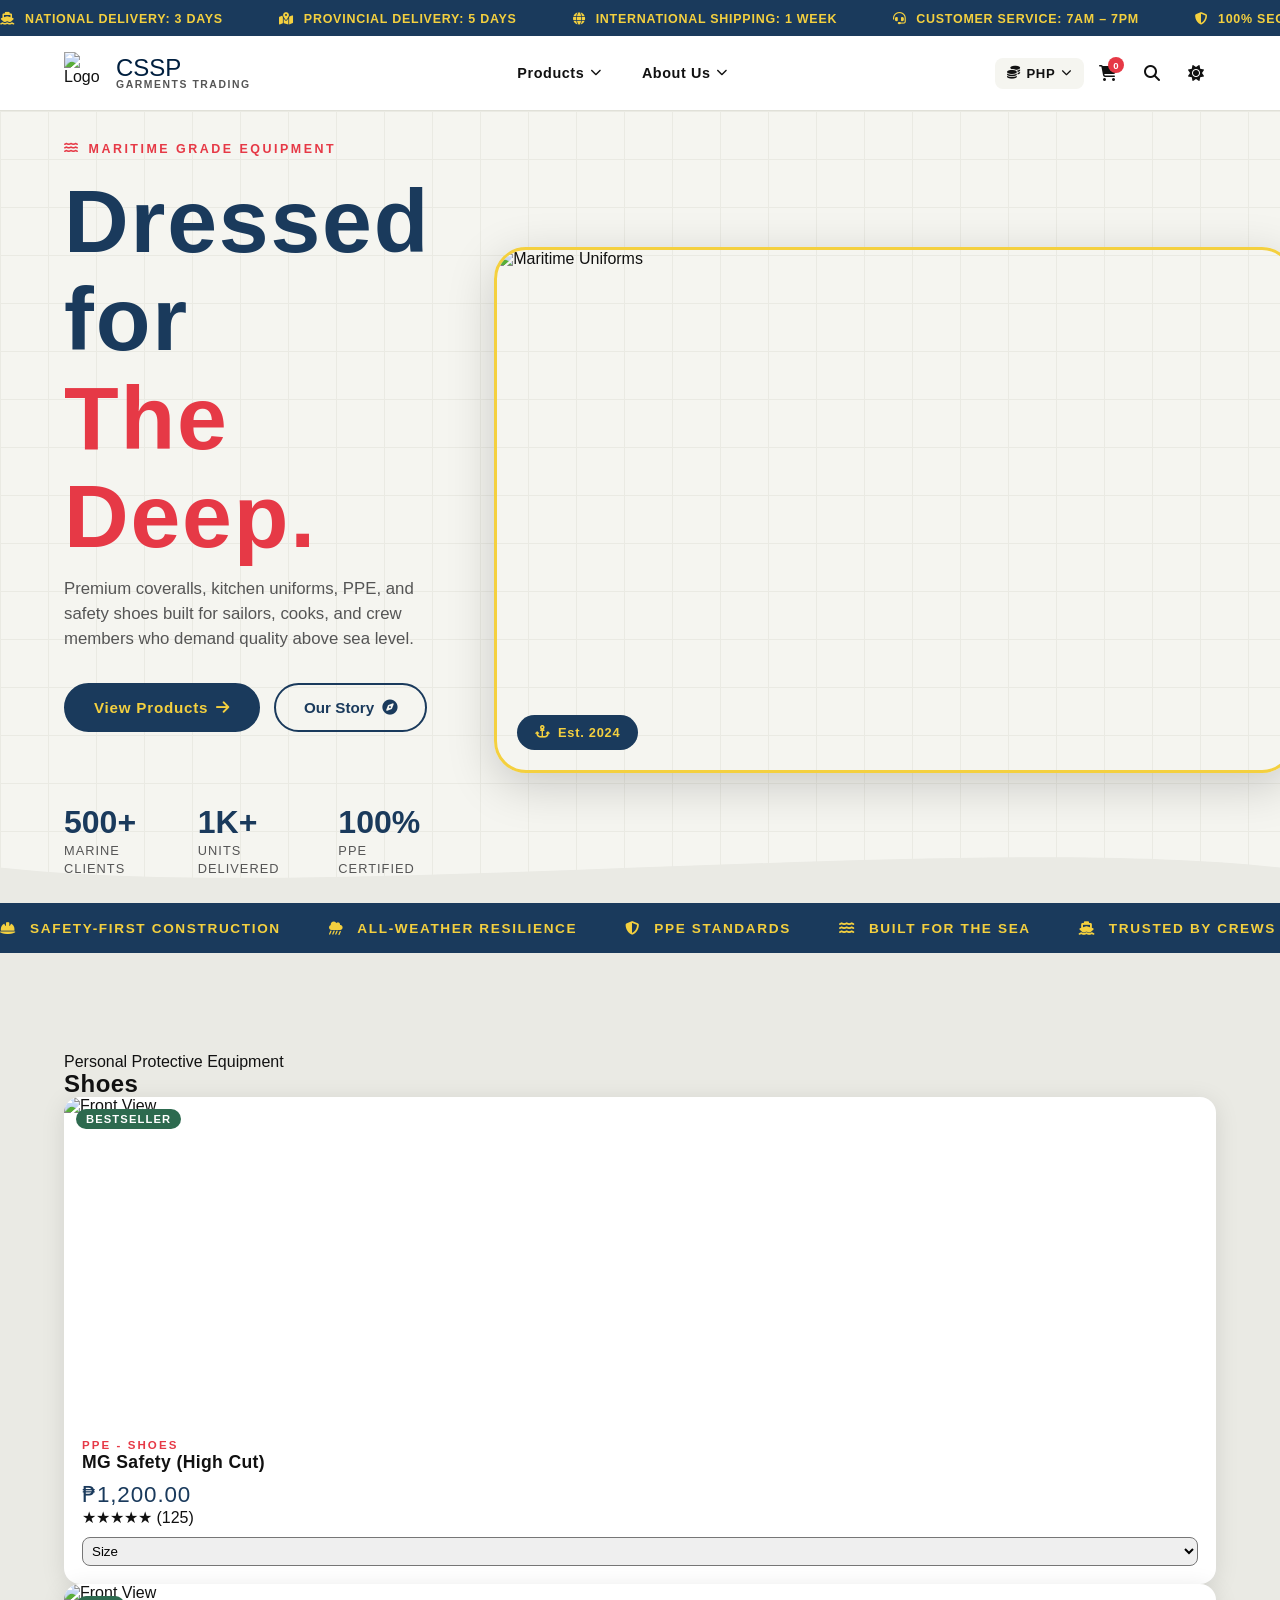
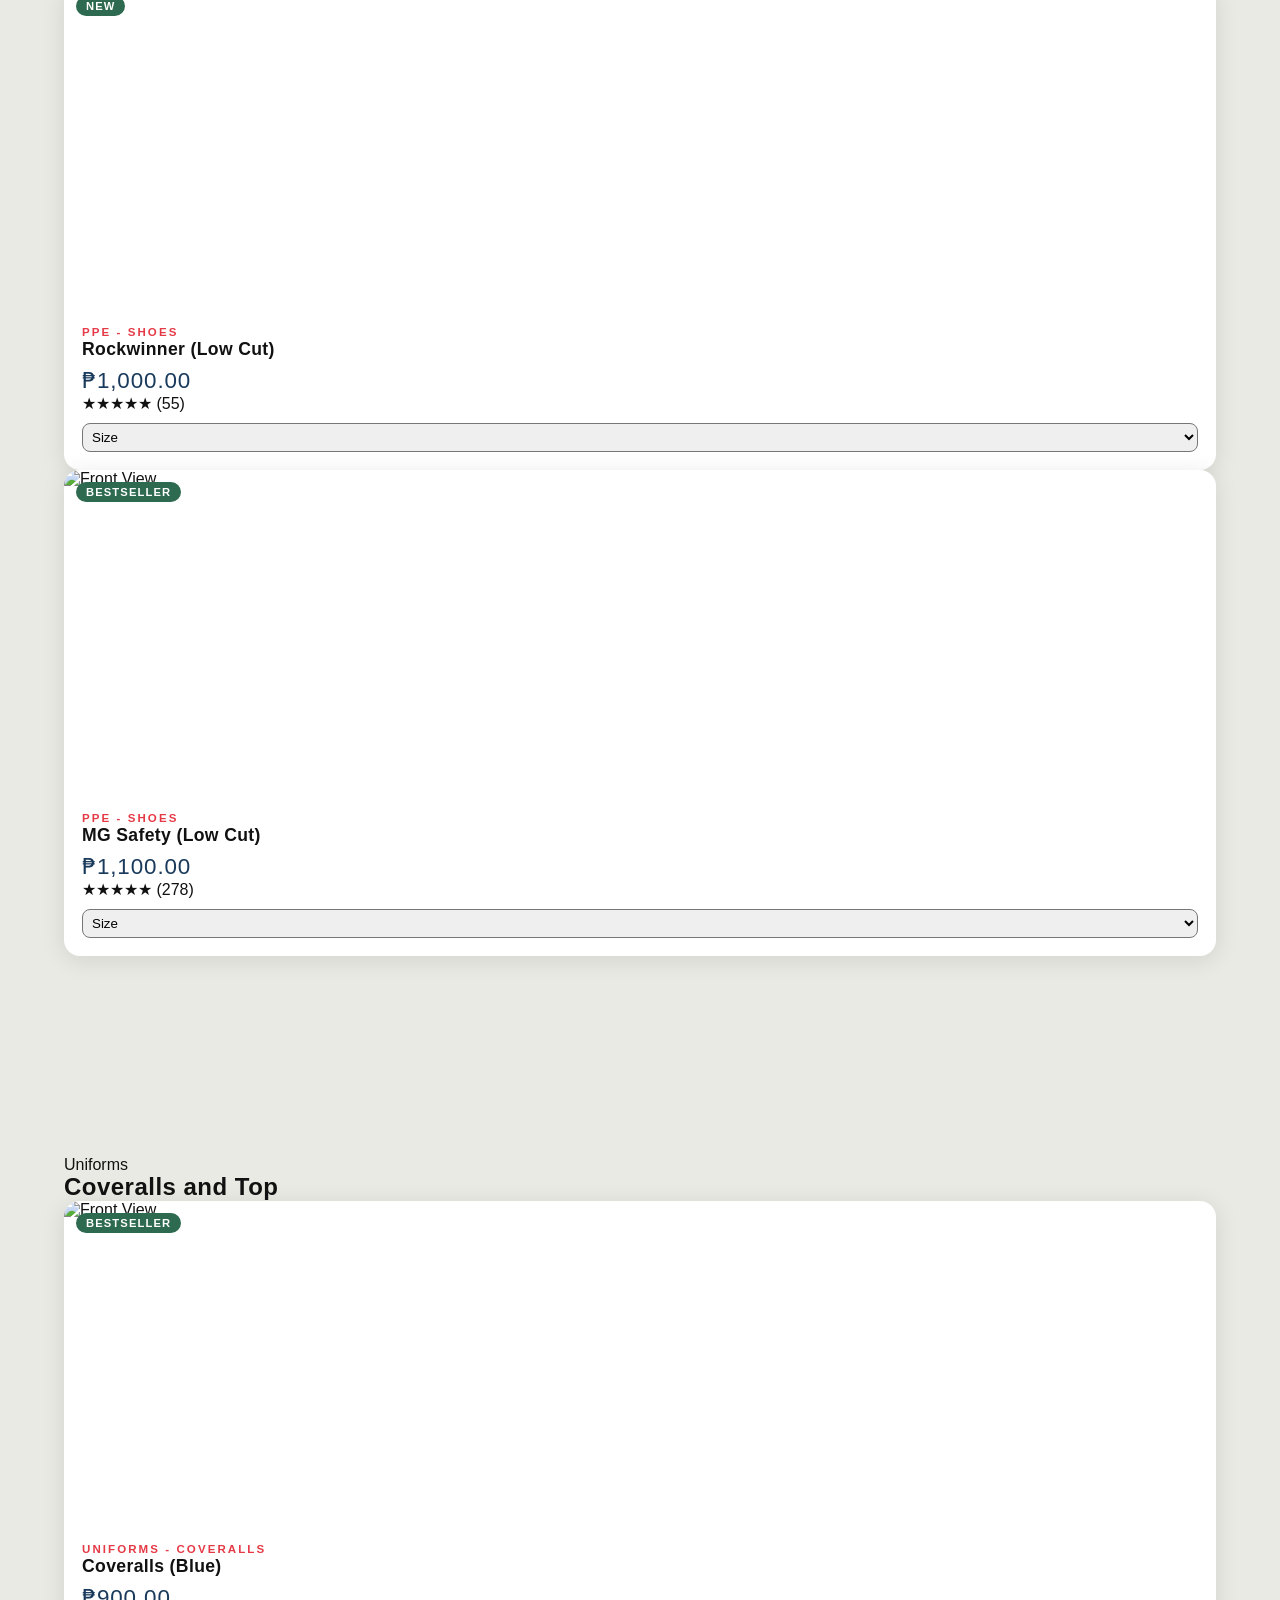
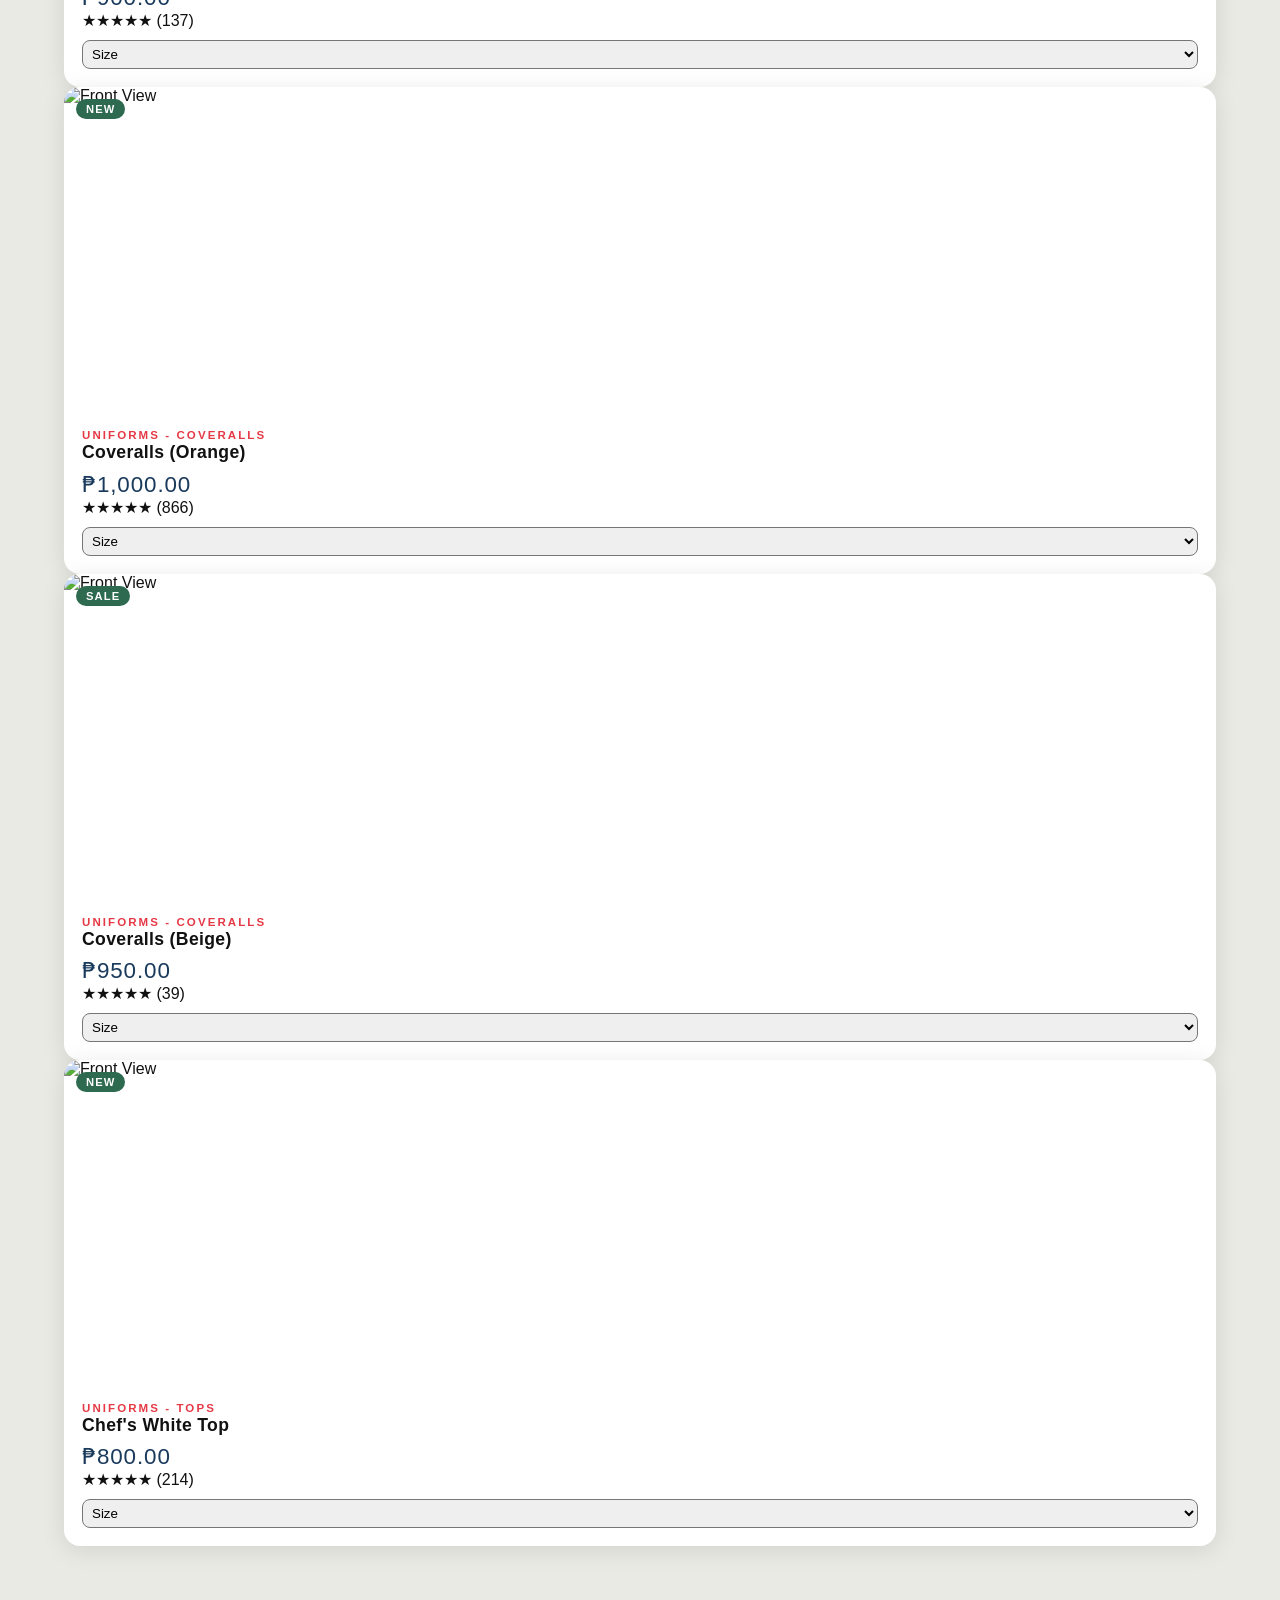
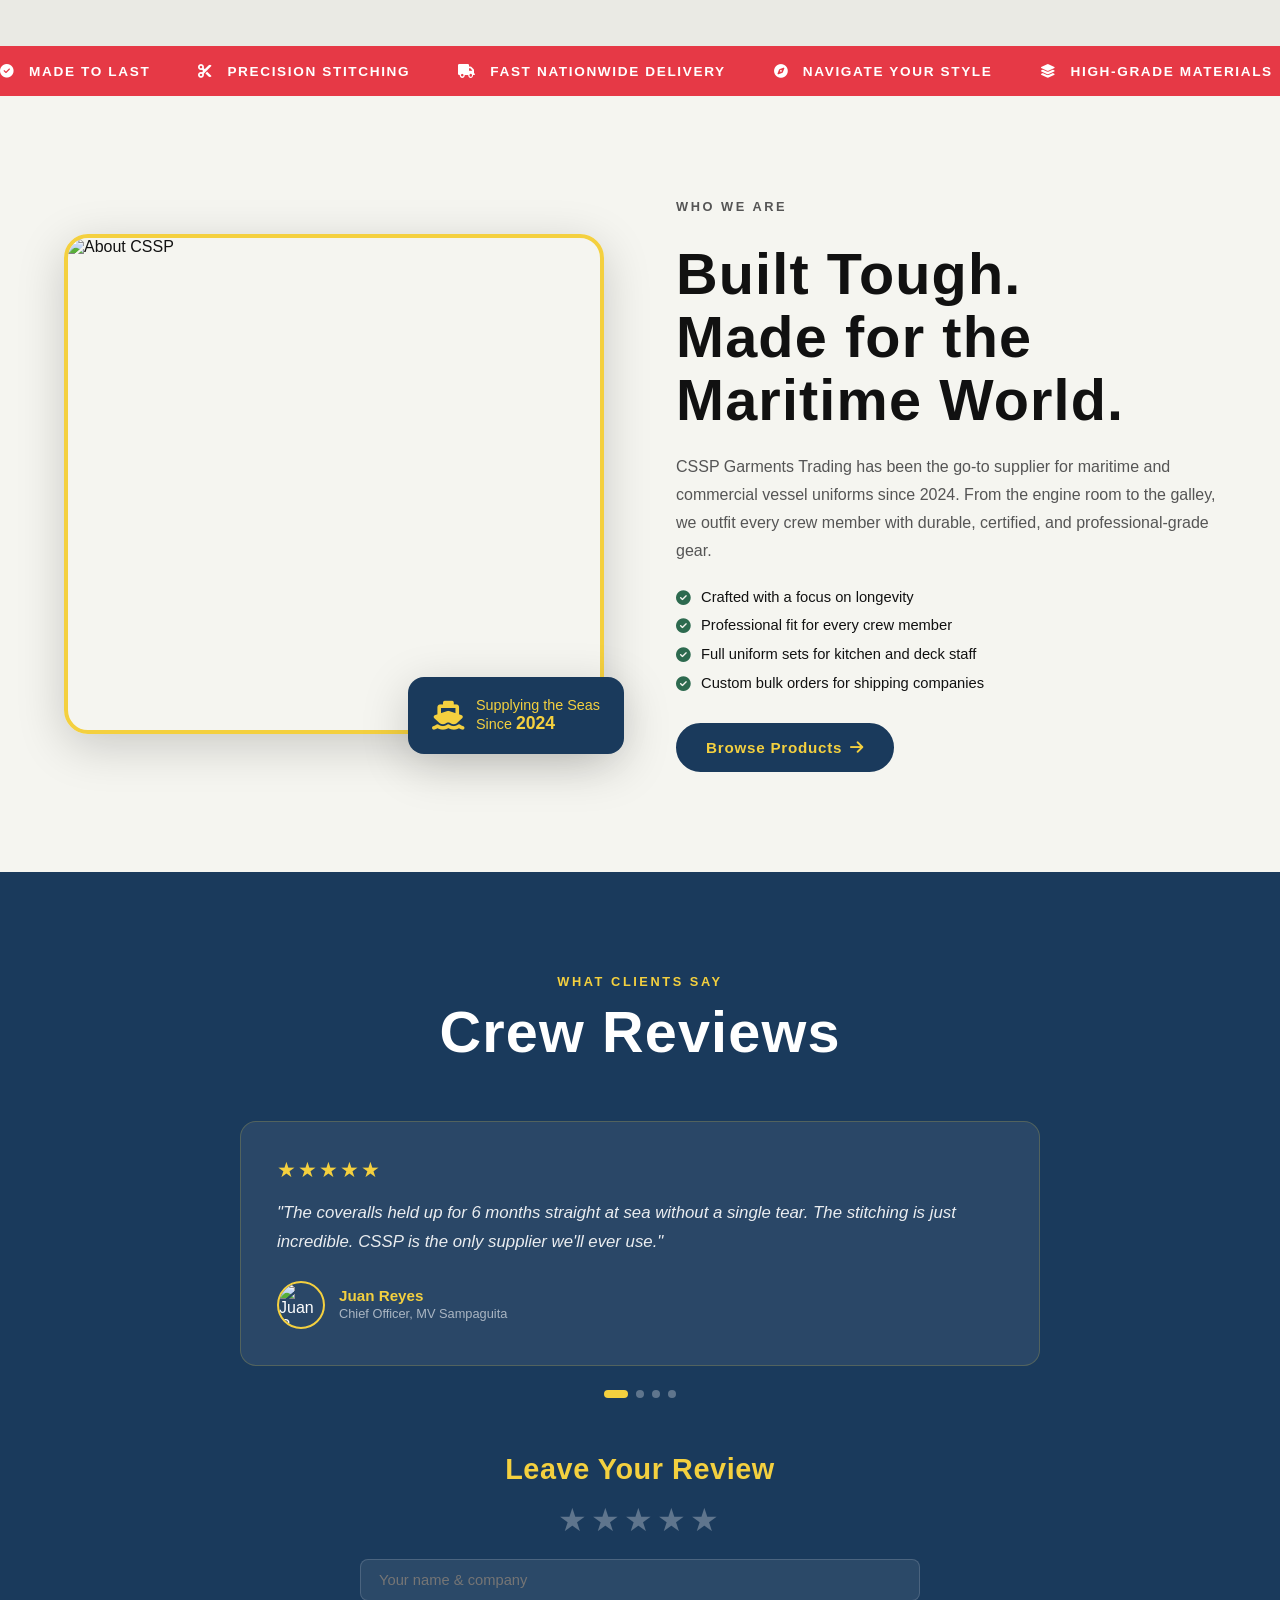
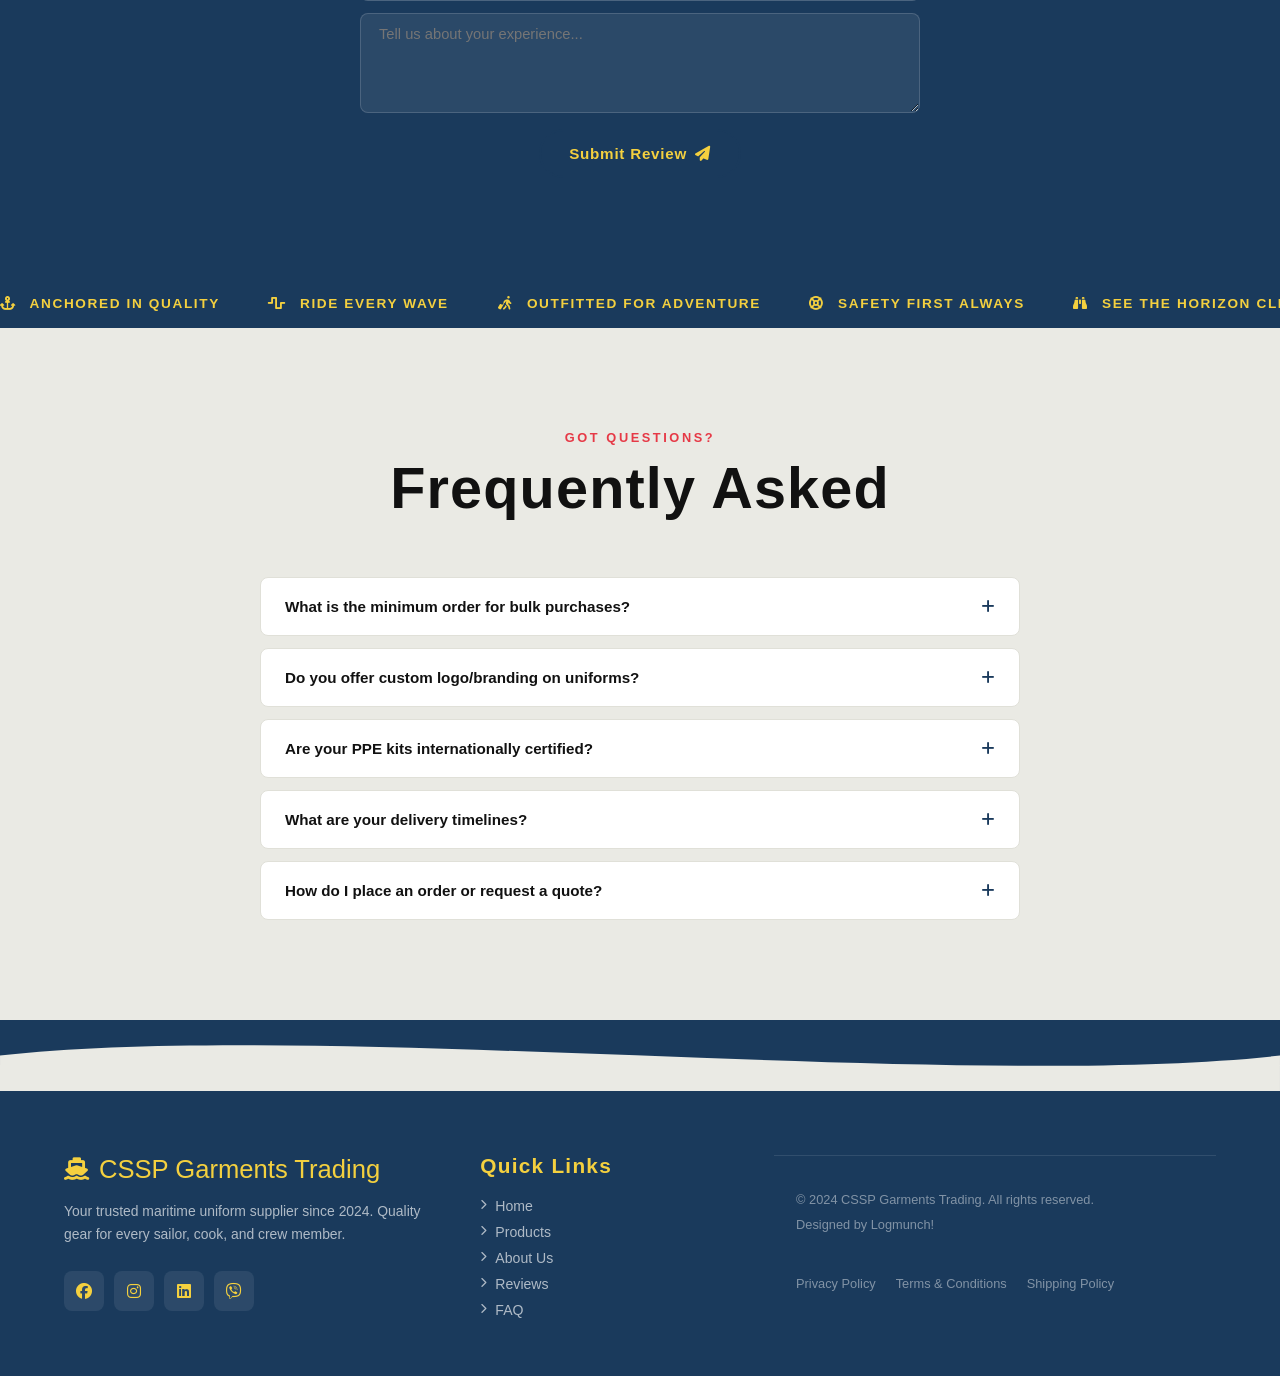
==== commit 45a5f907: "Update explore collection section" ====
--- a/Index.html
+++ b/Index.html
@@ -184,115 +184,218 @@
               </div>
             </div>
  
-          <!-- EXPLORE COLLECTION -->
-          <section class="products" id="products">
-            <div class="section-header">
-              <p class="section-sub">What We Offer</p>
-                <h2 class="section-title">Explore The Collection</h2>
+          <!-- PRODUCTS/EXPLORE COLLECTION -->
+        <section class="products" id="collection">
+            <div class="section-header-product">
+                <span class="section-sub-product">Personal Protective Equipment</span>
+                <h2 class="section-title-product">Shoes</h2>
             </div>
- 
-          <!-- carousel wrapper -->
-          <div class="carousel-wrap">
-            <button class="carousel-btn prev" id="prevBtn"><i class="fa-solid fa-chevron-left"></i></button>
-              <div class="product-grid" id="productGrid">
- 
-              <!-- product card – hover swaps image -->
+
+            <div class="product-grid-product">
                 <div class="product-card">
-                  <div class="card-image-wrap">
-                    <img class="img-front" src="https://placehold.co/320x380/1a3a5c/f4d03f?text=Coverall+Front" alt="Coverall Front" />
-                    <img class="img-back" src="https://placehold.co/320x380/f4d03f/1a3a5c?text=Coverall+Back" alt="Coverall Back" />
-                      <div class="card-badges"><span class="badge-tag">Bestseller</span></div>
-                      <button class="quick-add" data-price="1200"><i class="fa-solid fa-cart-plus"></i> Quick Add</button>
-                        </div>
-                        <div class="card-info">
-                          <p class="card-category">Uniforms</p>
-                            <h3 class="card-name">Marine Coverall Pro</h3>
-                              <p class="card-price" data-base="1200">₱1,200</p>
-                        </div>
-                      </div>
- 
+                    <div class="card-image-wrap"> 
+                        <img src="Assets/Products/PR1-Front-High Cut (MG Safety).JPG" class="img-front" alt="Front View">
+                        <img src="Assets/Products/PR1-Back-High Cut (MG Safety).JPG" class="img-back" alt="Back View">
+                        <div class="card-badges">
+                            <span class="badge-tag new">Bestseller</span>
+                        </div>
+                        <button class="quick-add" onclick="addToCart()">
+                            <i class="fa-solid fa-plus"></i> Quick Add
+                        </button>
+                    </div>
+                    <div class="card-info">
+                        <span class="card-category">PPE - Shoes</span>
+                        <h3 class="card-name">MG Safety (High Cut)</h3>
+                        <div class="card-price">₱1,200.00</div>
+                        <div class="rating">★★★★★ <span>(125)</span></div>
+                        
+                        <select class="size-select" style="width: 100%; margin-top: 10px; padding: 5px; border-radius: 8px;">
+                            <option selected disabled>Size</option>
+                            <option value="37">37</option>
+                            <option value="38">38</option>
+                            <option value="39">39</option>
+                            <option value="40">40</option>
+                            <option value="41">41</option>
+                            <option value="42">42</option>
+                        </select>
+                    </div>
+                </div> 
                 <div class="product-card">
-                  <div class="card-image-wrap">
-                    <img class="img-front" src="https://placehold.co/320x380/e63946/ffffff?text=Kitchen+Front" alt="Kitchen Front" />
-                    <img class="img-back" src="https://placehold.co/320x380/ffffff/e63946?text=Kitchen+Back" alt="Kitchen Back" />
-                      <div class="card-badges"><span class="badge-tag new">New</span></div>
-                      <button class="quick-add" data-price="950"><i class="fa-solid fa-cart-plus"></i> Quick Add</button>
-                        </div>
-                        <div class="card-info">
-                          <p class="card-category">Kitchen</p>
-                            <h3 class="card-name">Chef's Galley Uniform</h3>
-                              <p class="card-price" data-base="950">₱950</p>
-                        </div>
-                      </div>
- 
+                    <div class="card-image-wrap"> 
+                        <img src="Assets/Products/PR2-Front-Low Cut (Rockwinner).JPG" class="img-front" alt="Front View">
+                        <img src="Assets/Products/PR2-Back-Low Cut (Rockwinner).JPG" class="img-back" alt="Back View">
+                        <div class="card-badges">
+                            <span class="badge-tag new">New</span>
+                        </div>
+                        <button class="quick-add" onclick="addToCart()">
+                            <i class="fa-solid fa-plus"></i> Quick Add
+                        </button>
+                    </div>
+                    <div class="card-info">
+                        <span class="card-category">PPE - Shoes</span>
+                        <h3 class="card-name">Rockwinner (Low Cut)</h3>
+                        <div class="card-price">₱1,000.00</div>
+                        <div class="rating">★★★★★ <span>(55)</span></div>
+                        
+                        <select class="size-select" style="width: 100%; margin-top: 10px; padding: 5px; border-radius: 8px;">
+                            <option selected disabled>Size</option>
+                            <option value="37">37</option>
+                            <option value="38">38</option>
+                            <option value="39">39</option>
+                            <option value="40">40</option>
+                            <option value="41">41</option>
+                            <option value="42">42</option>
+                        </select>
+                    </div>
+                </div> 
                 <div class="product-card">
-                  <div class="card-image-wrap">
-                    <img class="img-front" src="https://placehold.co/320x380/2d6a4f/ffffff?text=Safety+Shoe+F" alt="Safety Shoe Front" />
-                    <img class="img-back" src="https://placehold.co/320x380/ffffff/2d6a4f?text=Safety+Shoe+B" alt="Safety Shoe Back" />
-                      <div class="card-badges"><span class="badge-tag sale">Sale</span></div>
-                      <button class="quick-add" data-price="1800"><i class="fa-solid fa-cart-plus"></i> Quick Add</button>
-                        </div>
-                        <div class="card-info">
-                          <p class="card-category">Footwear</p>
-                            <h3 class="card-name">Deck Safety Boot</h3>
-                              <p class="card-price" data-base="1800">₱1,800</p>
-                        </div>
-                      </div>
- 
+                    <div class="card-image-wrap"> 
+                        <img src="Assets/Products/PR3-Front-Low Cut (MG Safety).JPG" class="img-front" alt="Front View">
+                        <img src="Assets/Products/PR3-Back-Low Cut (MG Safety).JPG" class="img-back" alt="Back View">
+                        <div class="card-badges">
+                            <span class="badge-tag new">Bestseller</span>
+                        </div>
+                        <button class="quick-add" onclick="addToCart()">
+                            <i class="fa-solid fa-plus"></i> Quick Add
+                        </button>
+                    </div>
+                    <div class="card-info">
+                        <span class="card-category">PPE - Shoes</span>
+                        <h3 class="card-name">MG Safety (Low Cut)</h3>
+                        <div class="card-price">₱1,100.00</div>
+                        <div class="rating">★★★★★ <span>(278)</span></div>
+                        
+                        <select class="size-select" style="width: 100%; margin-top: 10px; padding: 5px; border-radius: 8px;">
+                            <option selected disabled>Size</option>
+                            <option value="37">37</option>
+                            <option value="38">38</option>
+                            <option value="39">39</option>
+                            <option value="40">40</option>
+                            <option value="41">41</option>
+                            <option value="42">42</option>
+                        </select>
+                    </div>
+                </div> 
+            </div> 
+        </section>
+        
+        <section class="products" id="collection">
+            <div class="section-header-product">
+                <span class="section-sub-product">Uniforms</span>
+                <h2 class="section-title-product">Coveralls and Top</h2>
+            </div>
+
+            <div class="product-grid-product">
                 <div class="product-card">
-                  <div class="card-image-wrap">
-                    <img class="img-front" src="https://placehold.co/320x380/f4d03f/1a3a5c?text=Jacket+Front" alt="Jacket Front" />
-                    <img class="img-back" src="https://placehold.co/320x380/1a3a5c/f4d03f?text=Jacket+Back" alt="Jacket Back" />
-                      <div class="card-badges"><span class="badge-tag">Bestseller</span></div>
-                      <button class="quick-add" data-price="2500"><i class="fa-solid fa-cart-plus"></i> Quick Add</button>
-                        </div>
-                        <div class="card-info">
-                          <p class="card-category">Outerwear</p>
-                            <h3 class="card-name">Storm Crew Jacket</h3>
-                              <p class="card-price" data-base="2500">₱2,500</p>
-                        </div>
-                      </div>
- 
+                    <div class="card-image-wrap"> 
+                        <img src="Assets/Products/UNI-PR1-Front-Coverall (Blue).JPG" class="img-front" alt="Front View">
+                        <img src="Assets/Products/UNI-PR1-Back-Coverall (Blue).JPG" class="img-back" alt="Back View">
+                        <div class="card-badges">
+                            <span class="badge-tag new">Bestseller</span>
+                        </div>
+                        <button class="quick-add" onclick="addToCart()">
+                            <i class="fa-solid fa-plus"></i> Quick Add
+                        </button>
+                    </div>
+                    <div class="card-info">
+                        <span class="card-category">Uniforms - Coveralls</span>
+                        <h3 class="card-name">Coveralls (Blue)</h3>
+                        <div class="card-price">₱900.00</div>
+                        <div class="rating">★★★★★ <span>(137)</span></div>
+                        
+                        <select class="size-select" style="width: 100%; margin-top: 10px; padding: 5px; border-radius: 8px;">
+                            <option selected disabled>Size</option>
+                            <option value="S">Small</option>
+                            <option value="M">Medium</option>
+                            <option value="L">Large</option>
+                            <option value="XL">Extra Large</option>
+                            <option value="XXL">Double Extra Large</option>
+                        </select>
+                    </div>
+                </div> 
                 <div class="product-card">
-                  <div class="card-image-wrap">
-                    <img class="img-front" src="https://placehold.co/320x380/e63946/f4d03f?text=PPE+Front" alt="PPE Front" />
-                    <img class="img-back" src="https://placehold.co/320x380/f4d03f/e63946?text=PPE+Back" alt="PPE Back" />
-                      <div class="card-badges"><span class="badge-tag">Certified</span></div>
-                      <button class="quick-add" data-price="3200"><i class="fa-solid fa-cart-plus"></i> Quick Add</button>
-                        </div>
-                        <div class="card-info">
-                          <p class="card-category">PPE</p>
-                            <h3 class="card-name">Full PPE Kit Set</h3>
-                              <p class="card-price" data-base="3200">₱3,200</p>
-                        </div>
-                      </div>
-
+                    <div class="card-image-wrap"> 
+                        <img src="Assets/Products/UNI-PR2-Front-Coverall (Orange).JPG" class="img-front" alt="Front View">
+                        <img src="Assets/Products/UNI-PR2-Back-Coverall (Orange).JPG" class="img-back" alt="Back View">
+                        <div class="card-badges">
+                            <span class="badge-tag new">New</span>
+                        </div>
+                        <button class="quick-add" onclick="addToCart()">
+                            <i class="fa-solid fa-plus"></i> Quick Add
+                        </button>
+                    </div>
+                    <div class="card-info">
+                        <span class="card-category">Uniforms - Coveralls</span>
+                        <h3 class="card-name">Coveralls (Orange)</h3>
+                        <div class="card-price">₱1,000.00</div>
+                        <div class="rating">★★★★★ <span>(866)</span></div>
+                        
+                        <select class="size-select" style="width: 100%; margin-top: 10px; padding: 5px; border-radius: 8px;">
+                            <option selected disabled>Size</option>
+                            <option value="S">Small</option>
+                            <option value="M">Medium</option>
+                            <option value="L">Large</option>
+                            <option value="XL">Extra Large</option>
+                            <option value="XXL">Double Extra Large</option>
+                        </select>
+                    </div>
+                </div> 
                 <div class="product-card">
-                  <div class="card-image-wrap">
-                    <img class="img-front" src="https://placehold.co/320x380/e63946/f4d03f?text=PPE+Front" alt="PPE Front" />
-                    <img class="img-back" src="https://placehold.co/320x380/f4d03f/e63946?text=PPE+Back" alt="PPE Back" />
-                      <div class="card-badges"><span class="badge-tag">Certified</span></div>
-                      <button class="quick-add" data-price="3200"><i class="fa-solid fa-cart-plus"></i> Quick Add</button>
-                        </div>
-                        <div class="card-info">
-                          <p class="card-category">PPE</p>
-                            <h3 class="card-name">Full PPE Kit Set</h3>
-                              <p class="card-price" data-base="3200">₱3,200</p>
-                        </div>
-                      </div>
-
+                    <div class="card-image-wrap"> 
+                        <img src="Assets/Products/UNI-PR3-Front-Coverall (Beige).JPG" class="img-front" alt="Front View">
+                        <img src="Assets/Products/UNI-PR3-Back-Coverall (Beige).JPG" class="img-back" alt="Back View">
+                        <div class="card-badges">
+                            <span class="badge-tag new">Sale</span>
+                        </div>
+                        <button class="quick-add" onclick="addToCart()">
+                            <i class="fa-solid fa-plus"></i> Quick Add
+                        </button>
+                    </div>
+                    <div class="card-info">
+                        <span class="card-category">Uniforms - Coveralls</span>
+                        <h3 class="card-name">Coveralls (Beige)</h3>
+                        <div class="card-price">₱950.00</div>
+                        <div class="rating">★★★★★ <span>(39)</span></div>
+                        
+                        <select class="size-select" style="width: 100%; margin-top: 10px; padding: 5px; border-radius: 8px;">
+                            <option selected disabled>Size</option>
+                            <option value="S">Small</option>
+                            <option value="M">Medium</option>
+                            <option value="L">Large</option>
+                            <option value="XL">Extra Large</option>
+                            <option value="XXL">Double Extra Large</option>
+                        </select>
+                    </div>
+                </div> 
                 <div class="product-card">
-                  <div class="card-image-wrap">
-                    <img class="img-front" src="https://placehold.co/320x380/e63946/f4d03f?text=PPE+Front" alt="PPE Front" />
-                    <img class="img-back" src="https://placehold.co/320x380/f4d03f/e63946?text=PPE+Back" alt="PPE Back" />
-                      <div class="card-badges"><span class="badge-tag">Certified</span></div>
-                      <button class="quick-add" data-price="3200"><i class="fa-solid fa-cart-plus"></i> Quick Add</button>
-                      </div>
-                          <button class="carousel-btn next" id="nextBtn"><i class="fa-solid fa-chevron-right"></i></button>
-                      </div>
- 
-                      <div class="carousel-dots" id="carouselDots"></div>
-            </section>
+                    <div class="card-image-wrap"> 
+                        <img src="Assets/Products/UNI-PR4-Front-Coverall (Chef's).JPG" class="img-front" alt="Front View">
+                        <img src="Assets/Products/UNI-PR4-Back-Coverall (Chef's).JPG" class="img-back" alt="Back View">
+                        <div class="card-badges">
+                            <span class="badge-tag new">New</span>
+                        </div>
+                        <button class="quick-add" onclick="addToCart()">
+                            <i class="fa-solid fa-plus"></i> Quick Add
+                        </button>
+                    </div>
+                    <div class="card-info">
+                        <span class="card-category">Uniforms - Tops</span>
+                        <h3 class="card-name">Chef's White Top</h3>
+                        <div class="card-price">₱800.00</div>
+                        <div class="rating">★★★★★ <span>(214)</span></div>
+                        
+                        <select class="size-select" style="width: 100%; margin-top: 10px; padding: 5px; border-radius: 8px;">
+                            <option selected disabled>Size</option>
+                            <option value="S">Small</option>
+                            <option value="M">Medium</option>
+                            <option value="L">Large</option>
+                            <option value="XL">Extra Large</option>
+                            <option value="XXL">Double Extra Large</option>
+                        </select>
+                    </div>
+                </div> 
+            </div> 
+        </section>
  
           <!-- INFINITE TICKER 2 -->
             <div class="section-ticker reverse">
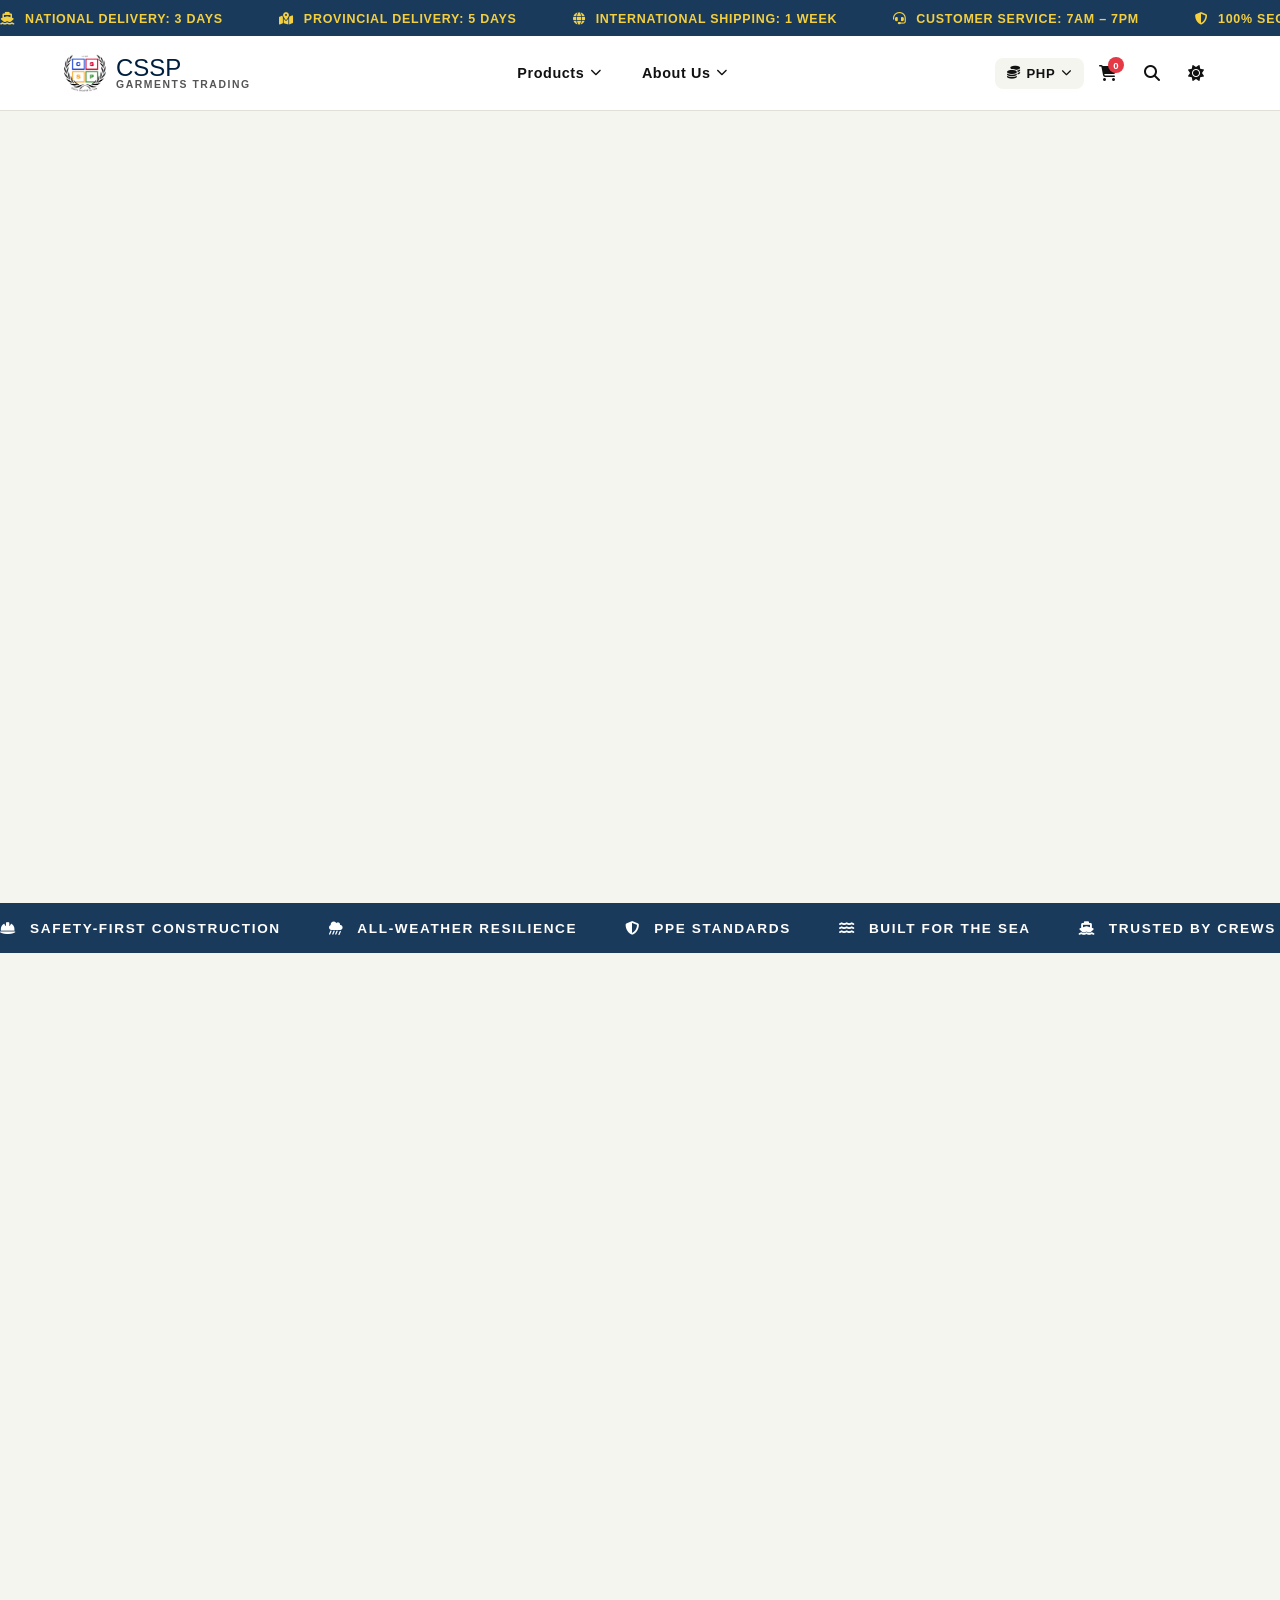
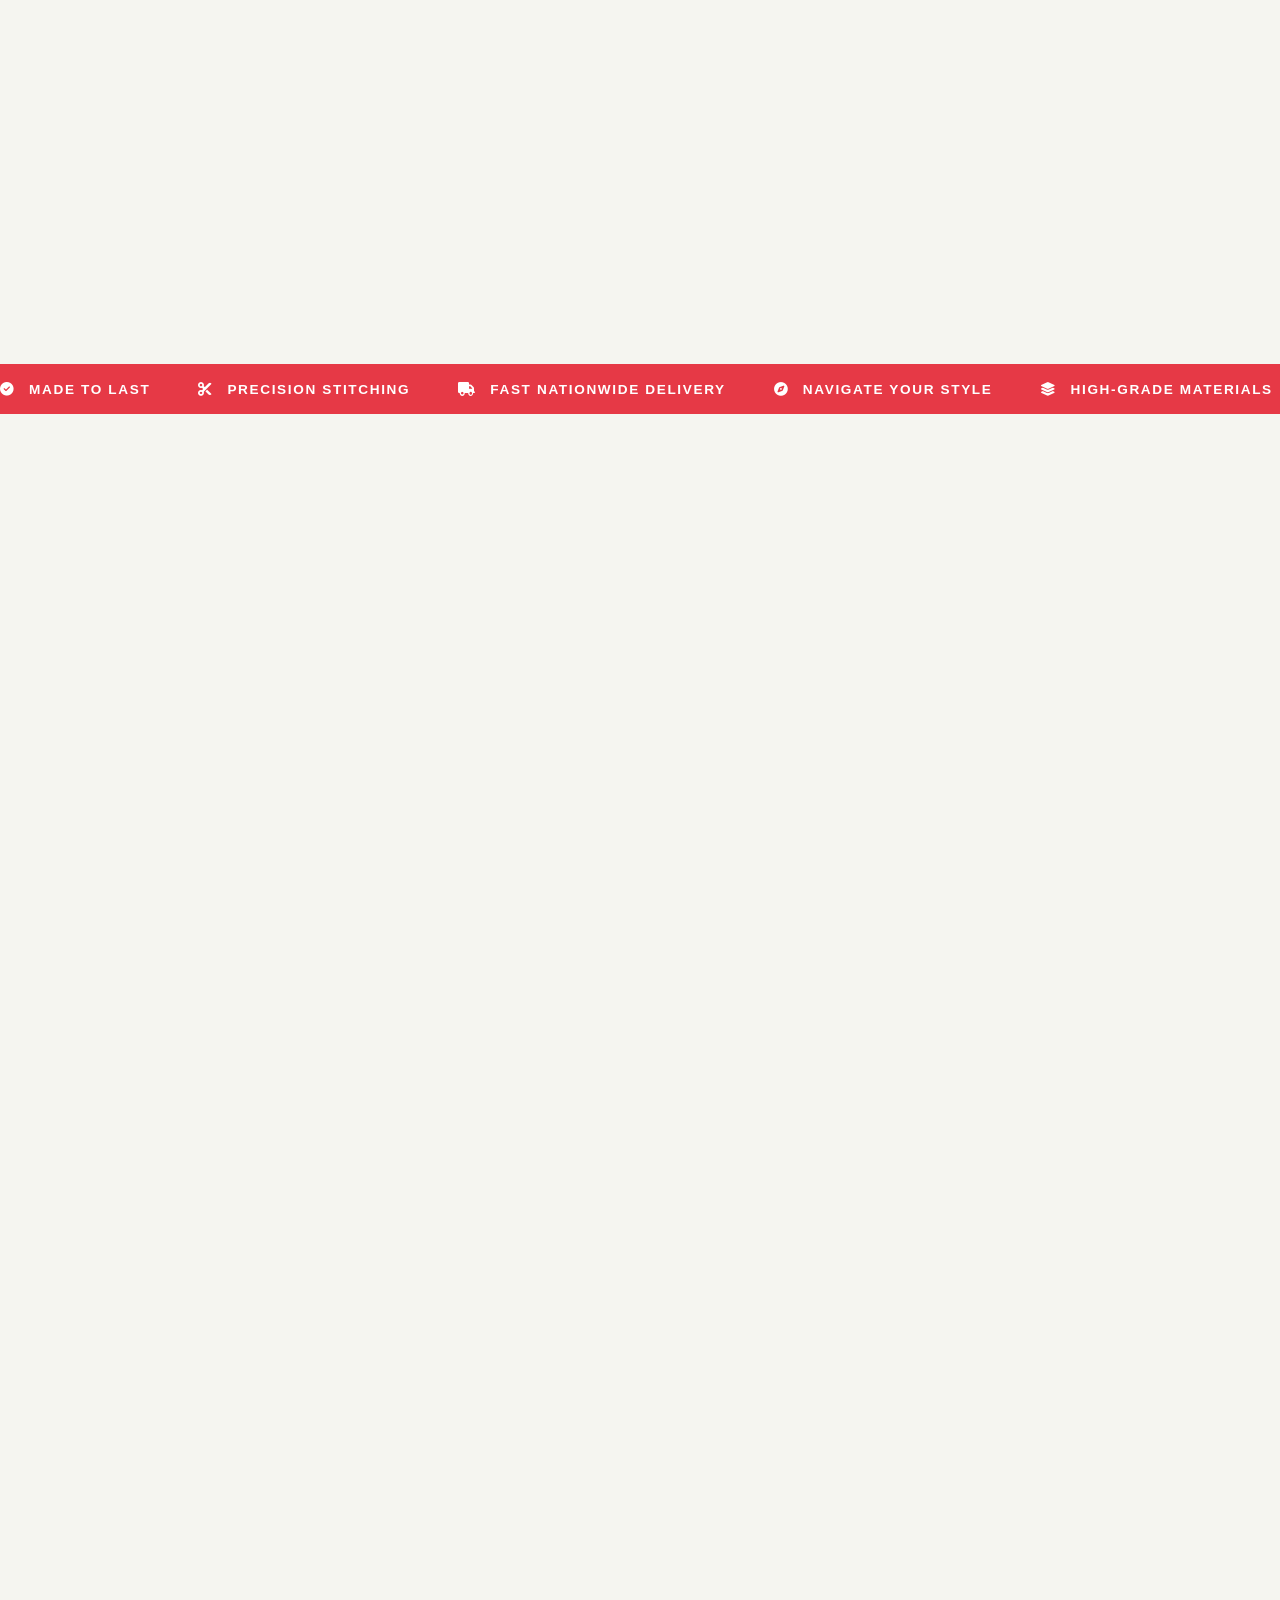
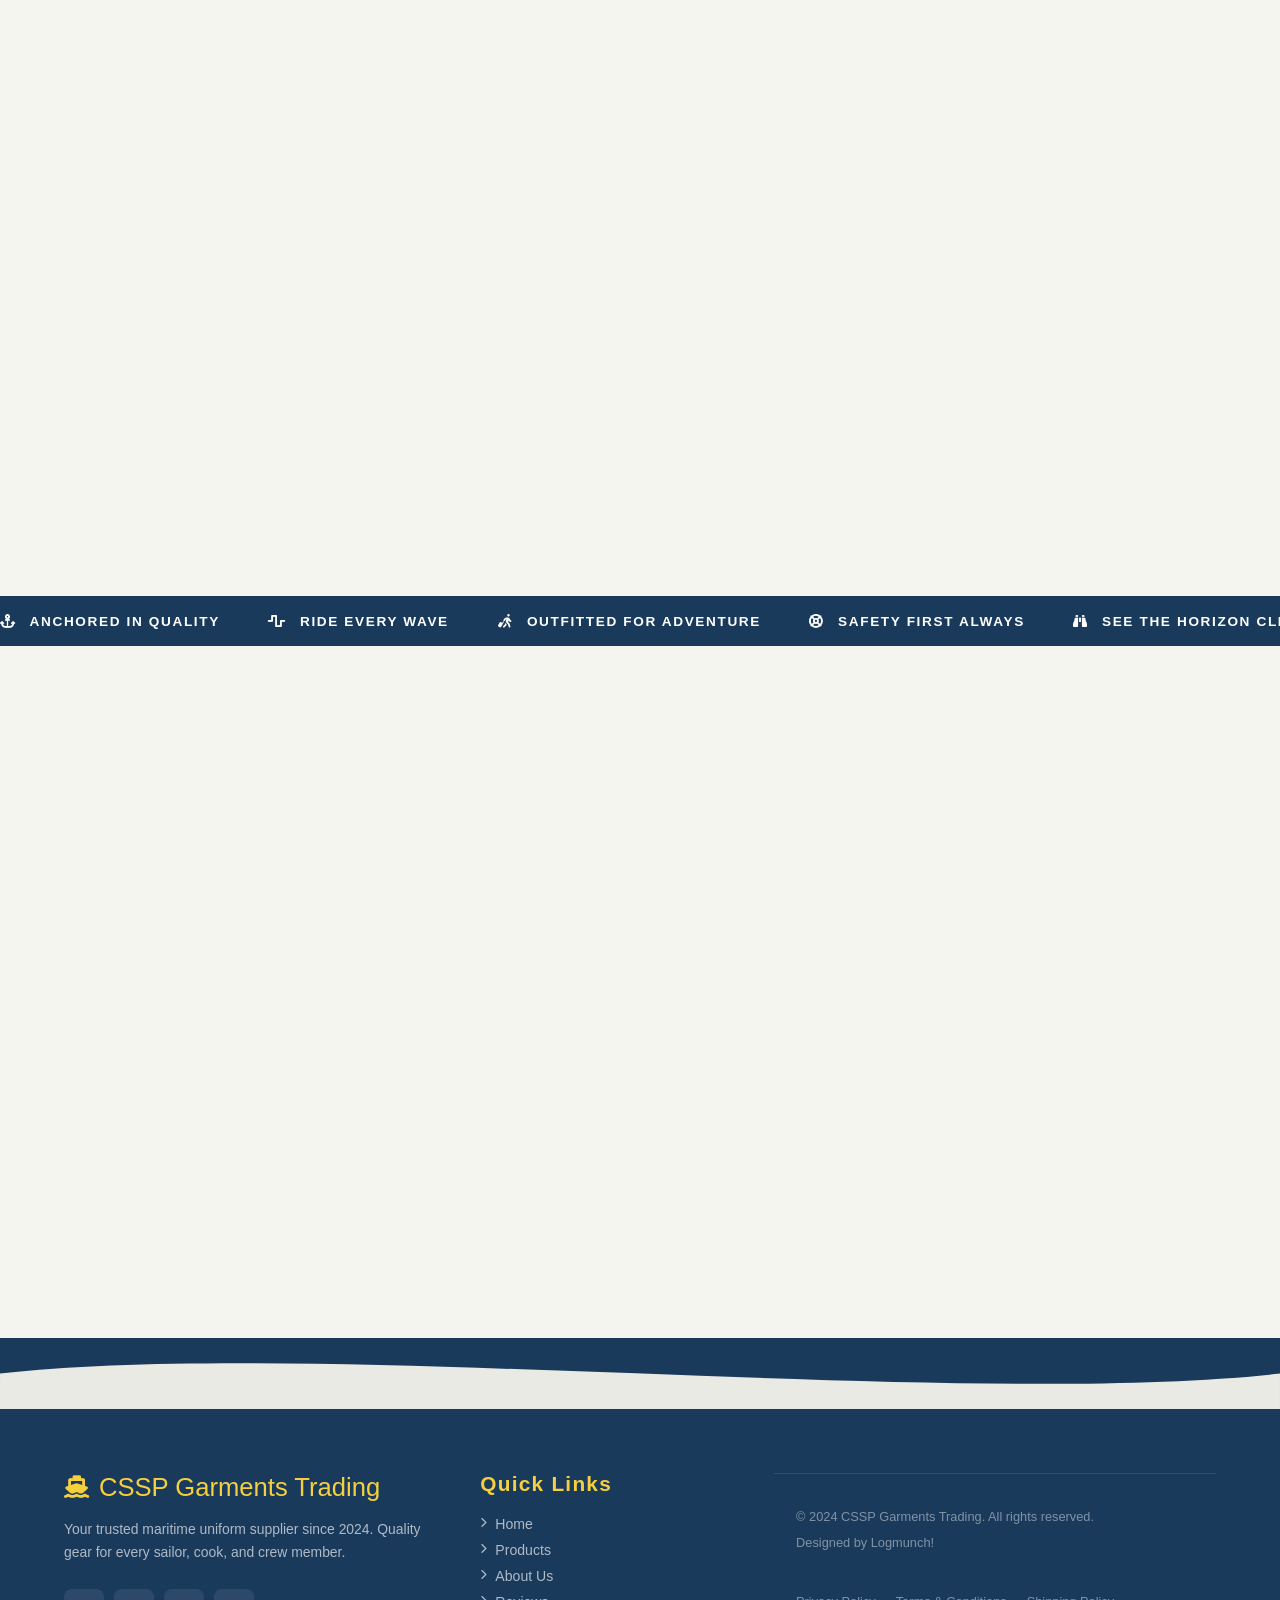
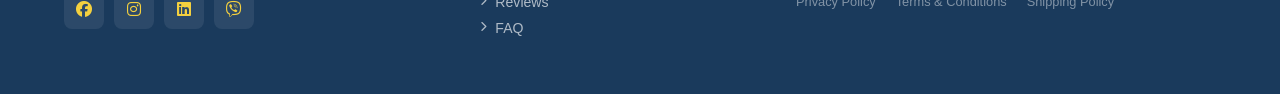
==== commit 8526e921: "update image file path" ====
--- a/Index.html
+++ b/Index.html
@@ -31,8 +31,8 @@
       <!-- logo -->
       <a href="Index.html" class="logo-wrap">
         <div class="logo-icon">
-          <img src="logo-light-text.png" class="logo-img light-logo" alt="Logo">
-          <img src="logo-dark-text.png" class="logo-img dark-logo" alt="Logo">
+          <img src="./Assets/logo-light-text.png" class="logo-img light-logo" alt="Logo">
+          <img src="./Assets/logo-dark-text.png" class="logo-img dark-logo" alt="Logo">
         </div>
           <div class="logo-text">CSSP<span>Garments&nbsp;Trading</span></div>
         </a>
@@ -154,7 +154,7 @@
       
           <div class="hero-image-wrap">
               <div class="hero-image-frame">
-                <img src="./hero-area image.JPG" alt="Maritime Uniforms" class="hero-img" />
+                <img src="./Assets/Index/hero-area image.JPG" alt="Maritime Uniforms" class="hero-img" />
                 <div class="hero-badge"><i class="fa-solid fa-anchor"></i><span>Est. 2024</span></div>
                 </div>
               </div>
@@ -419,7 +419,7 @@
             <section class="about" id="about">
               <div class="about-inner">
                 <div class="about-image">
-                  <img src="./about image.JPG" alt="About CSSP" />
+                  <img src="./Assets/Index/about image.JPG" alt="About CSSP" />
                     <div class="about-float-card">
                       <i class="fa-solid fa-ship"></i>
                         <p>Supplying the Seas<br>Since <strong>2024</strong></p>
--- a/CSS Files/Index_Style.css
+++ b/CSS Files/Index_Style.css
@@ -847,7 +847,6 @@
   fill: var(--bg-alt); 
 }
 
-
 /* section ticker */
 .section-ticker {
   background: var(--navy);
@@ -879,7 +878,7 @@
   flex-shrink: 0;
 }
 
-.section-ticker.reverse .ticker2-track span { 
+.section-ticker.reverse, .ticker2-track span { 
   color: var(--white); 
 }
 
@@ -887,79 +886,58 @@
   margin-right: 8px; 
 }
 
-/* products/explore collection */
-.products { 
-  background: var(--bg-alt); 
-  position: relative; 
-}
-
-/* carousel wrapper */
-.carousel-wrap {
-  display: flex;
-  align-items: center;
-  gap: 12px;
-  max-width: 1300px;
-  margin: 0 auto;
-  position: relative;
-}
-
-.carousel-btn {
-  width: 46px; height: 46px;
-  background: var(--navy);
-  color: var(--yellow);
-  border-radius: 50%;
-  font-size: 1rem;
-  display: flex;
-  align-items: center;
-  justify-content: center;
-  flex-shrink: 0;
-  transition: var(--transition);
-  box-shadow: var(--shadow);
-}
-
-.carousel-btn:hover { 
-  background: var(--yellow); 
-  color: var(--navy); 
-  transform: scale(1.08); 
-}
-
-/* scrollable product grid */
-.product-grid {
-  display: flex;
-  gap: 24px;
-  overflow-x: auto;
-  scroll-behavior: smooth;
-  padding: 12px 4px;
-  flex: 1;
-  -ms-overflow-style: none;
-  scrollbar-width: none;
-}
-
-.product-grid::-webkit-scrollbar { 
-  display: none; 
-}
-
-/* carousel dots */
-.carousel-dots {
-  display: flex;
-  justify-content: center;
-  gap: 8px;
-  margin-top: 28px;
-}
-
-.carousel-dot {
-  width: 8px; height: 8px;
-  border-radius: 50%;
-  background: var(--border);
-  transition: var(--transition);
-  cursor: pointer;
-  border: none;
-}
-
-.carousel-dot.active { 
-  background: var(--navy); 
-  width: 24px; 
-  border-radius: 4px; 
+.product-grid-product {
+    display: grid !important;
+    /* This creates the 5-column table layout */
+    grid-template-columns: repeat(4, 1fr) !important
+    /* spacing between "table cells" */
+    gap: 30px 20px; /* 30px vertical (row gap), 20px horizontal (column gap) */
+    padding: 40px 5%;
+    width: 100%;
+    margin: 0 auto;
+}
+
+/* ensure cards stay uniform in the "table" */
+.product-card {
+    display: flex;
+    flex-direction: column;
+    height: 100%; /* makes all cards in a row the same height */
+    background: var(--card-bg);
+    border-radius: 12px;
+    overflow: hidden;
+    transition: transform 0.3s ease;
+}
+
+@media (max-width: 1200px) {
+    .product-grid-product {
+        grid-template-columns: repeat(3, 1fr) !important; /* drops to 3 per row for tablets */
+    }
+}
+
+@media (max-width: 768px) {
+    .product-grid-product {
+        grid-template-columns: repeat(2, 1fr) !important; /* 1 per row for mobile */
+        gap: 20px;
+    }
+}
+
+@media (max-width: 480px) {
+  .product-grid-product {
+    grid-template-columns: repeat(1, 1fr) !important;
+  }
+}
+
+/* container for the stars */
+.rating {
+    color: #f4d03f; /* Yellow/Gold color for stars */
+    margin-top: 5px;
+    font-size: 14px; /* Optional: adjust star size */
+}
+
+/* number next to the stars */
+.rating span {
+    color: #555; /* gray color */
+    margin-left: 4px; 
 }
 
 /* product card */
@@ -996,11 +974,11 @@
   opacity: 0; 
 }
 
-.card-image-wrap:hover .img-front { 
+.card-image-wrap:hover, .img-front { 
   opacity: 0; 
 }
 
-.card-image-wrap:hover .img-back { 
+.card-image-wrap:hover, .img-back { 
   opacity: 1; 
 }
 
@@ -1050,7 +1028,7 @@
   gap: 8px;
 }
 
-.card-image-wrap:hover .quick-add { 
+.card-image-wrap:hover, .quick-add { 
   transform: translateY(0); 
 }
 
@@ -1074,21 +1052,42 @@
 
 .card-name {
   font-size: 1.1rem;
-  font-family: 'Creato Display', sans-serif;
+  font-family: 'DM Sans', sans-serif;
   font-weight: 700;
   color: var(--text);
   margin-bottom: 8px;
 }
 
 .card-price {
-  font-family: 'Bebas Neue Custom', sans-serif;
+  font-family: 'Bebas Neue', sans-serif;
   font-size: 1.4rem;
   color: var(--navy);
   letter-spacing: 0.04em;
 }
 
-[data-theme="dark"] .card-price {
-   color: var(--yellow); 
+[data-theme="dark"] .card-price { 
+  color: var(--yellow); 
+}
+
+/* other needs sa products page*/
+.section-header-product { 
+  text-align: center; 
+  margin-bottom: 25px; 
+}
+
+.section-sub-product {
+  display: inline-block;
+  font-size: 10px;
+  font-weight: 700;
+  letter-spacing: 1px;
+  text-transform: uppercase;
+  color: var(--green);
+  margin-bottom: 12px;
+}
+
+.section-title-product {
+  font-size: clamp(2.4rem, 5vw, 3.6rem);
+  color: var(--text);
 }
 
 /* about section */
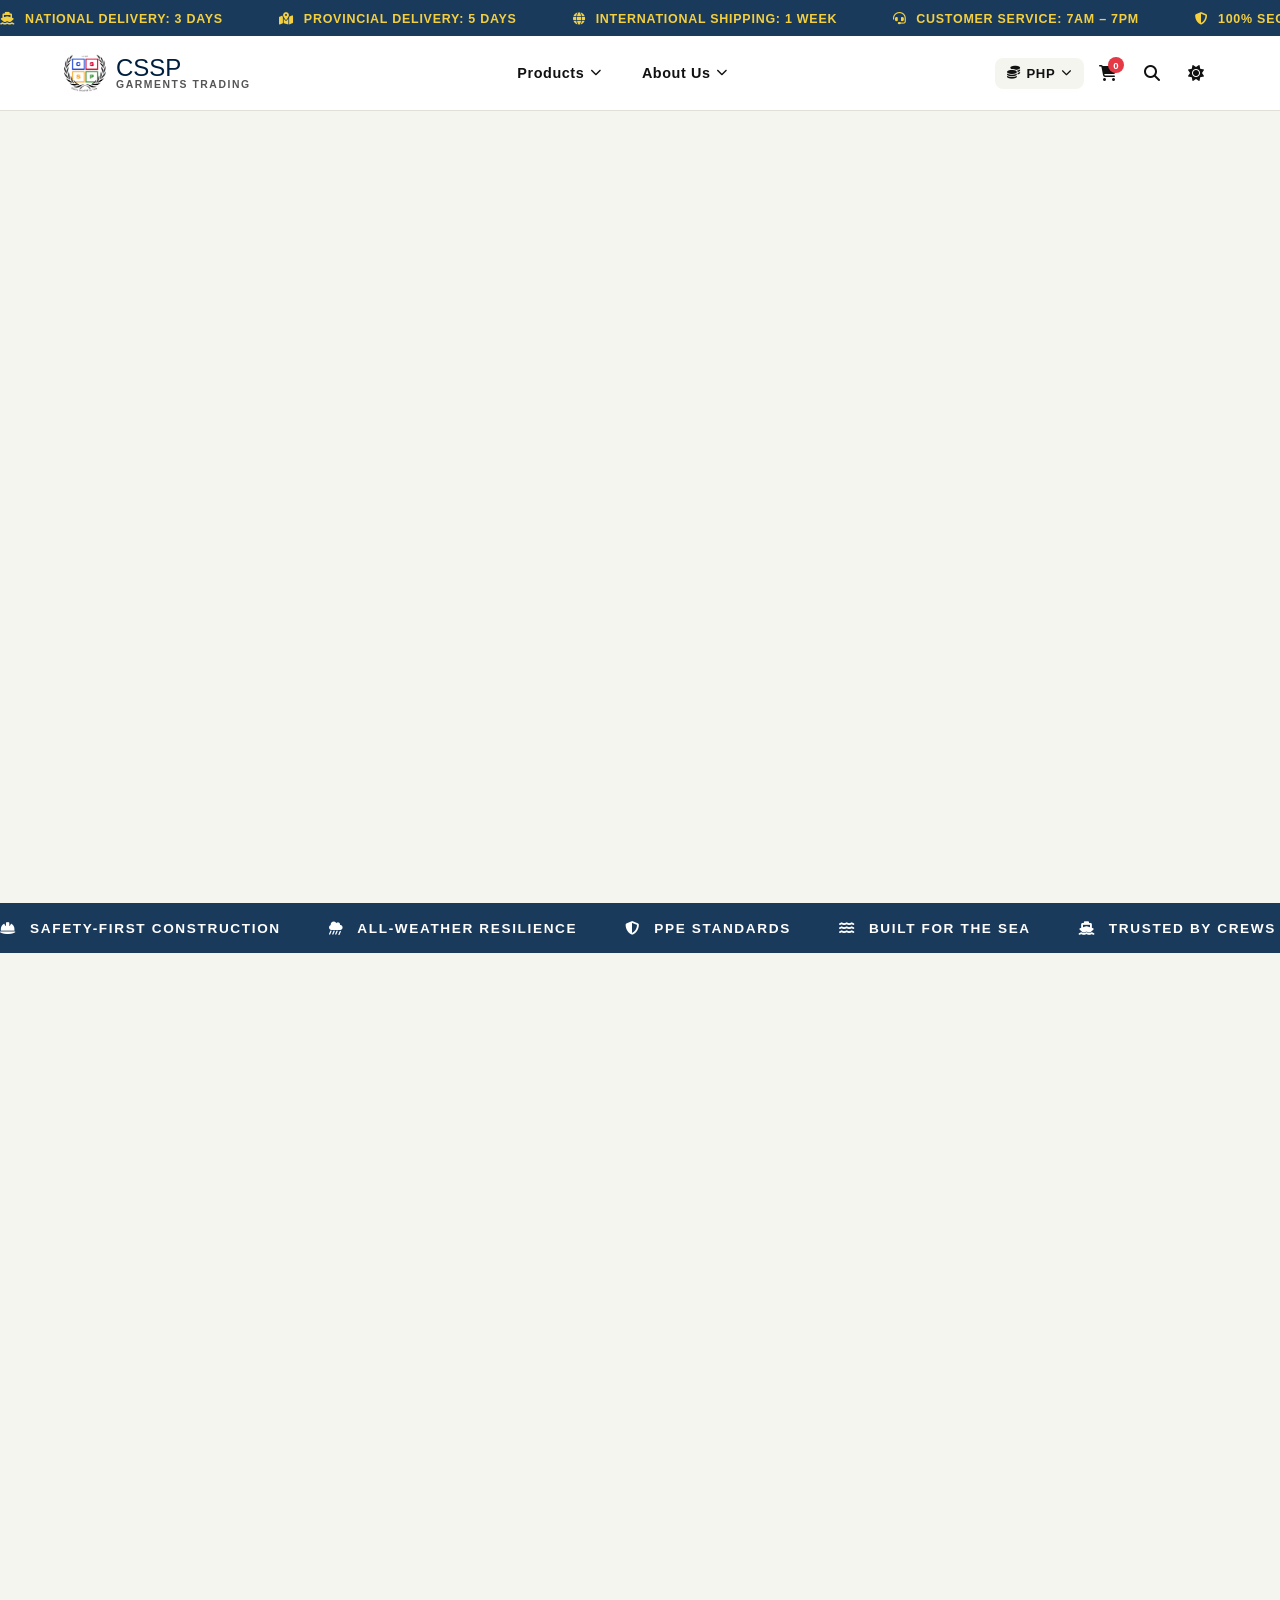
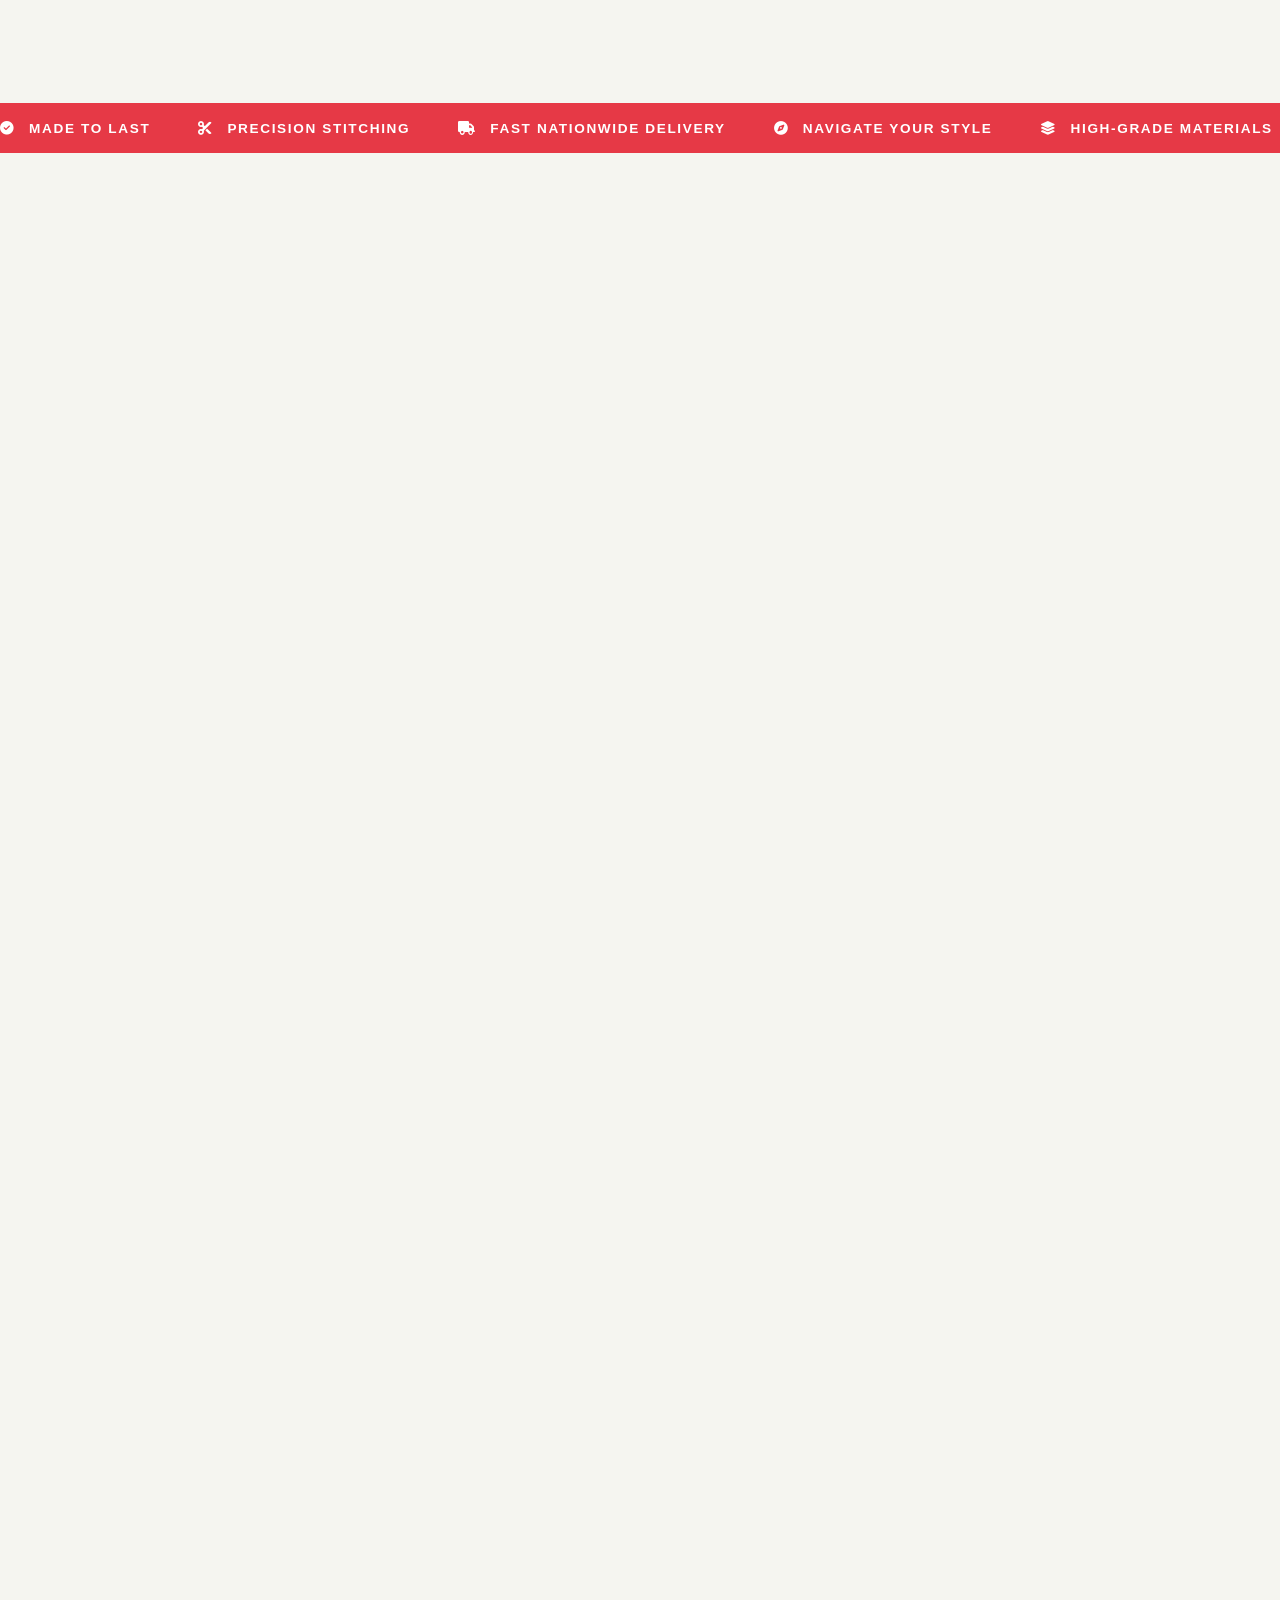
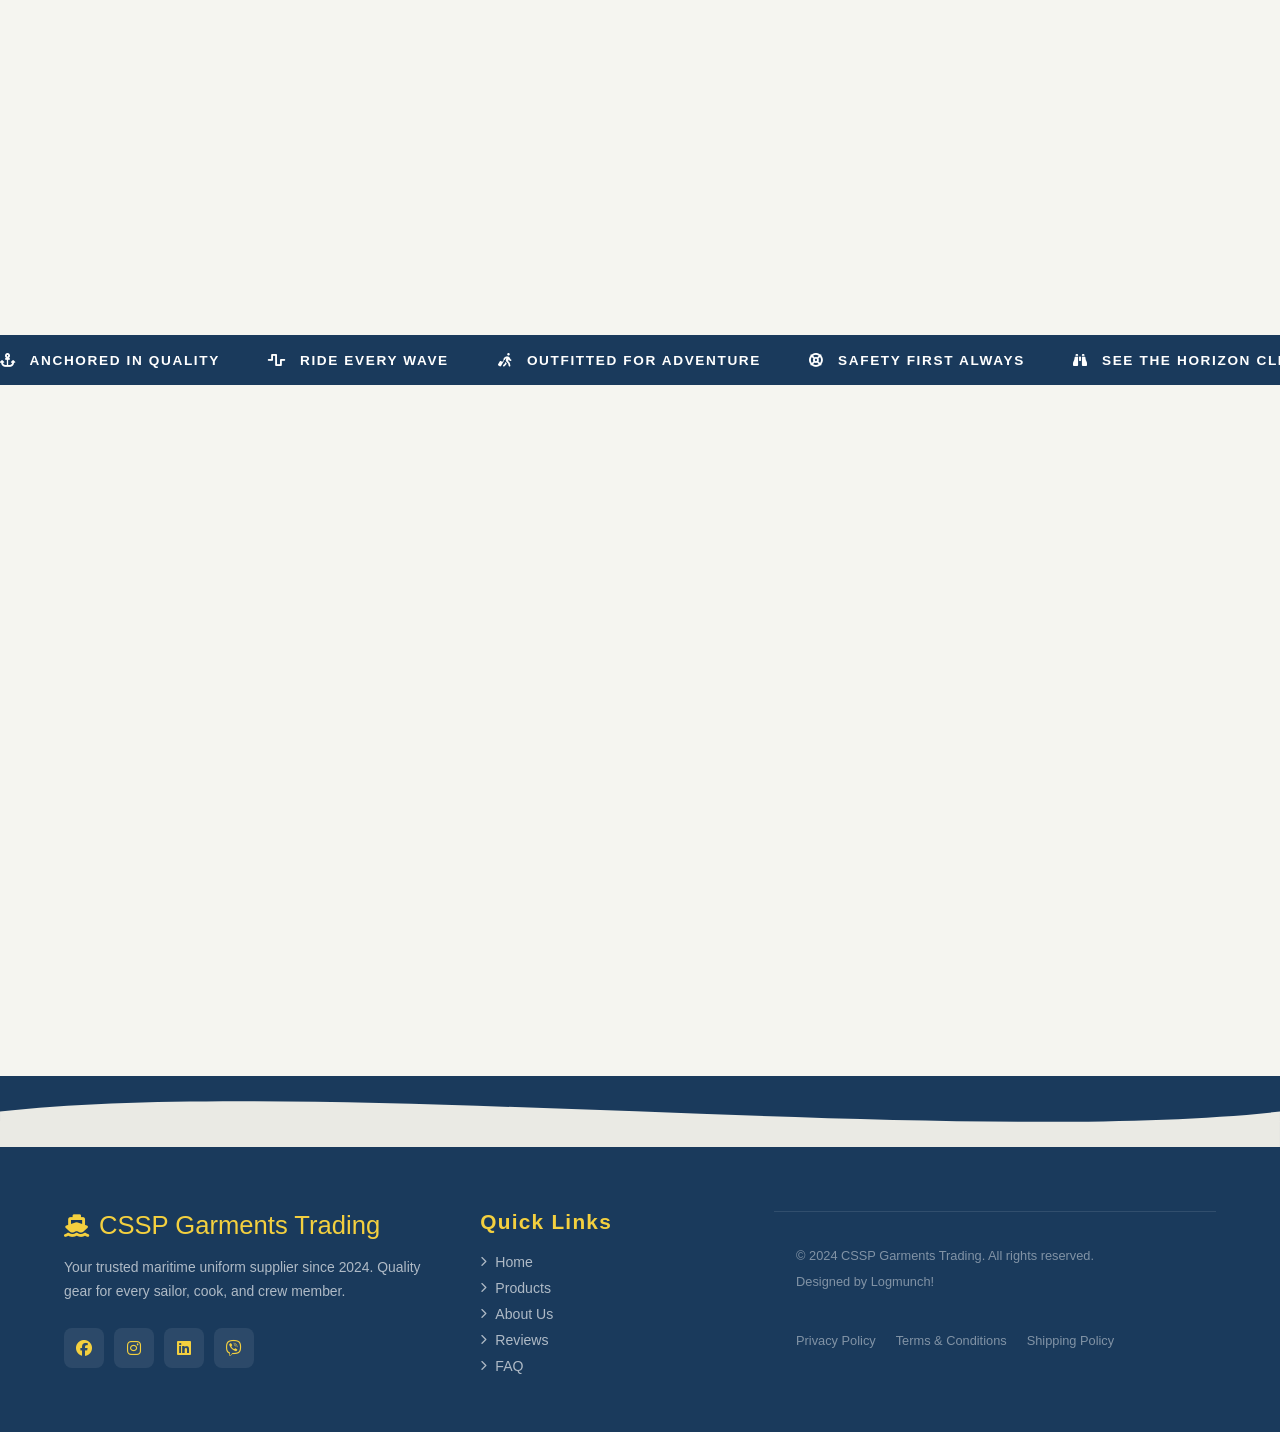
==== commit 976292db: "Update" ====
--- a/Index.html
+++ b/Index.html
@@ -185,104 +185,11 @@
             </div>
  
           <!-- PRODUCTS/EXPLORE COLLECTION -->
-        <section class="products" id="collection">
-            <div class="section-header-product">
-                <span class="section-sub-product">Personal Protective Equipment</span>
-                <h2 class="section-title-product">Shoes</h2>
-            </div>
-
-            <div class="product-grid-product">
-                <div class="product-card">
-                    <div class="card-image-wrap"> 
-                        <img src="Assets/Products/PR1-Front-High Cut (MG Safety).JPG" class="img-front" alt="Front View">
-                        <img src="Assets/Products/PR1-Back-High Cut (MG Safety).JPG" class="img-back" alt="Back View">
-                        <div class="card-badges">
-                            <span class="badge-tag new">Bestseller</span>
-                        </div>
-                        <button class="quick-add" onclick="addToCart()">
-                            <i class="fa-solid fa-plus"></i> Quick Add
-                        </button>
-                    </div>
-                    <div class="card-info">
-                        <span class="card-category">PPE - Shoes</span>
-                        <h3 class="card-name">MG Safety (High Cut)</h3>
-                        <div class="card-price">₱1,200.00</div>
-                        <div class="rating">★★★★★ <span>(125)</span></div>
-                        
-                        <select class="size-select" style="width: 100%; margin-top: 10px; padding: 5px; border-radius: 8px;">
-                            <option selected disabled>Size</option>
-                            <option value="37">37</option>
-                            <option value="38">38</option>
-                            <option value="39">39</option>
-                            <option value="40">40</option>
-                            <option value="41">41</option>
-                            <option value="42">42</option>
-                        </select>
-                    </div>
-                </div> 
-                <div class="product-card">
-                    <div class="card-image-wrap"> 
-                        <img src="Assets/Products/PR2-Front-Low Cut (Rockwinner).JPG" class="img-front" alt="Front View">
-                        <img src="Assets/Products/PR2-Back-Low Cut (Rockwinner).JPG" class="img-back" alt="Back View">
-                        <div class="card-badges">
-                            <span class="badge-tag new">New</span>
-                        </div>
-                        <button class="quick-add" onclick="addToCart()">
-                            <i class="fa-solid fa-plus"></i> Quick Add
-                        </button>
-                    </div>
-                    <div class="card-info">
-                        <span class="card-category">PPE - Shoes</span>
-                        <h3 class="card-name">Rockwinner (Low Cut)</h3>
-                        <div class="card-price">₱1,000.00</div>
-                        <div class="rating">★★★★★ <span>(55)</span></div>
-                        
-                        <select class="size-select" style="width: 100%; margin-top: 10px; padding: 5px; border-radius: 8px;">
-                            <option selected disabled>Size</option>
-                            <option value="37">37</option>
-                            <option value="38">38</option>
-                            <option value="39">39</option>
-                            <option value="40">40</option>
-                            <option value="41">41</option>
-                            <option value="42">42</option>
-                        </select>
-                    </div>
-                </div> 
-                <div class="product-card">
-                    <div class="card-image-wrap"> 
-                        <img src="Assets/Products/PR3-Front-Low Cut (MG Safety).JPG" class="img-front" alt="Front View">
-                        <img src="Assets/Products/PR3-Back-Low Cut (MG Safety).JPG" class="img-back" alt="Back View">
-                        <div class="card-badges">
-                            <span class="badge-tag new">Bestseller</span>
-                        </div>
-                        <button class="quick-add" onclick="addToCart()">
-                            <i class="fa-solid fa-plus"></i> Quick Add
-                        </button>
-                    </div>
-                    <div class="card-info">
-                        <span class="card-category">PPE - Shoes</span>
-                        <h3 class="card-name">MG Safety (Low Cut)</h3>
-                        <div class="card-price">₱1,100.00</div>
-                        <div class="rating">★★★★★ <span>(278)</span></div>
-                        
-                        <select class="size-select" style="width: 100%; margin-top: 10px; padding: 5px; border-radius: 8px;">
-                            <option selected disabled>Size</option>
-                            <option value="37">37</option>
-                            <option value="38">38</option>
-                            <option value="39">39</option>
-                            <option value="40">40</option>
-                            <option value="41">41</option>
-                            <option value="42">42</option>
-                        </select>
-                    </div>
-                </div> 
-            </div> 
-        </section>
         
         <section class="products" id="collection">
             <div class="section-header-product">
-                <span class="section-sub-product">Uniforms</span>
-                <h2 class="section-title-product">Coveralls and Top</h2>
+                <span class="section-sub-product">WHAT WE OFFER</span>
+                <h2 class="section-title-product">EXPLORE THE COLLECTION</h2>
             </div>
 
             <div class="product-grid-product">
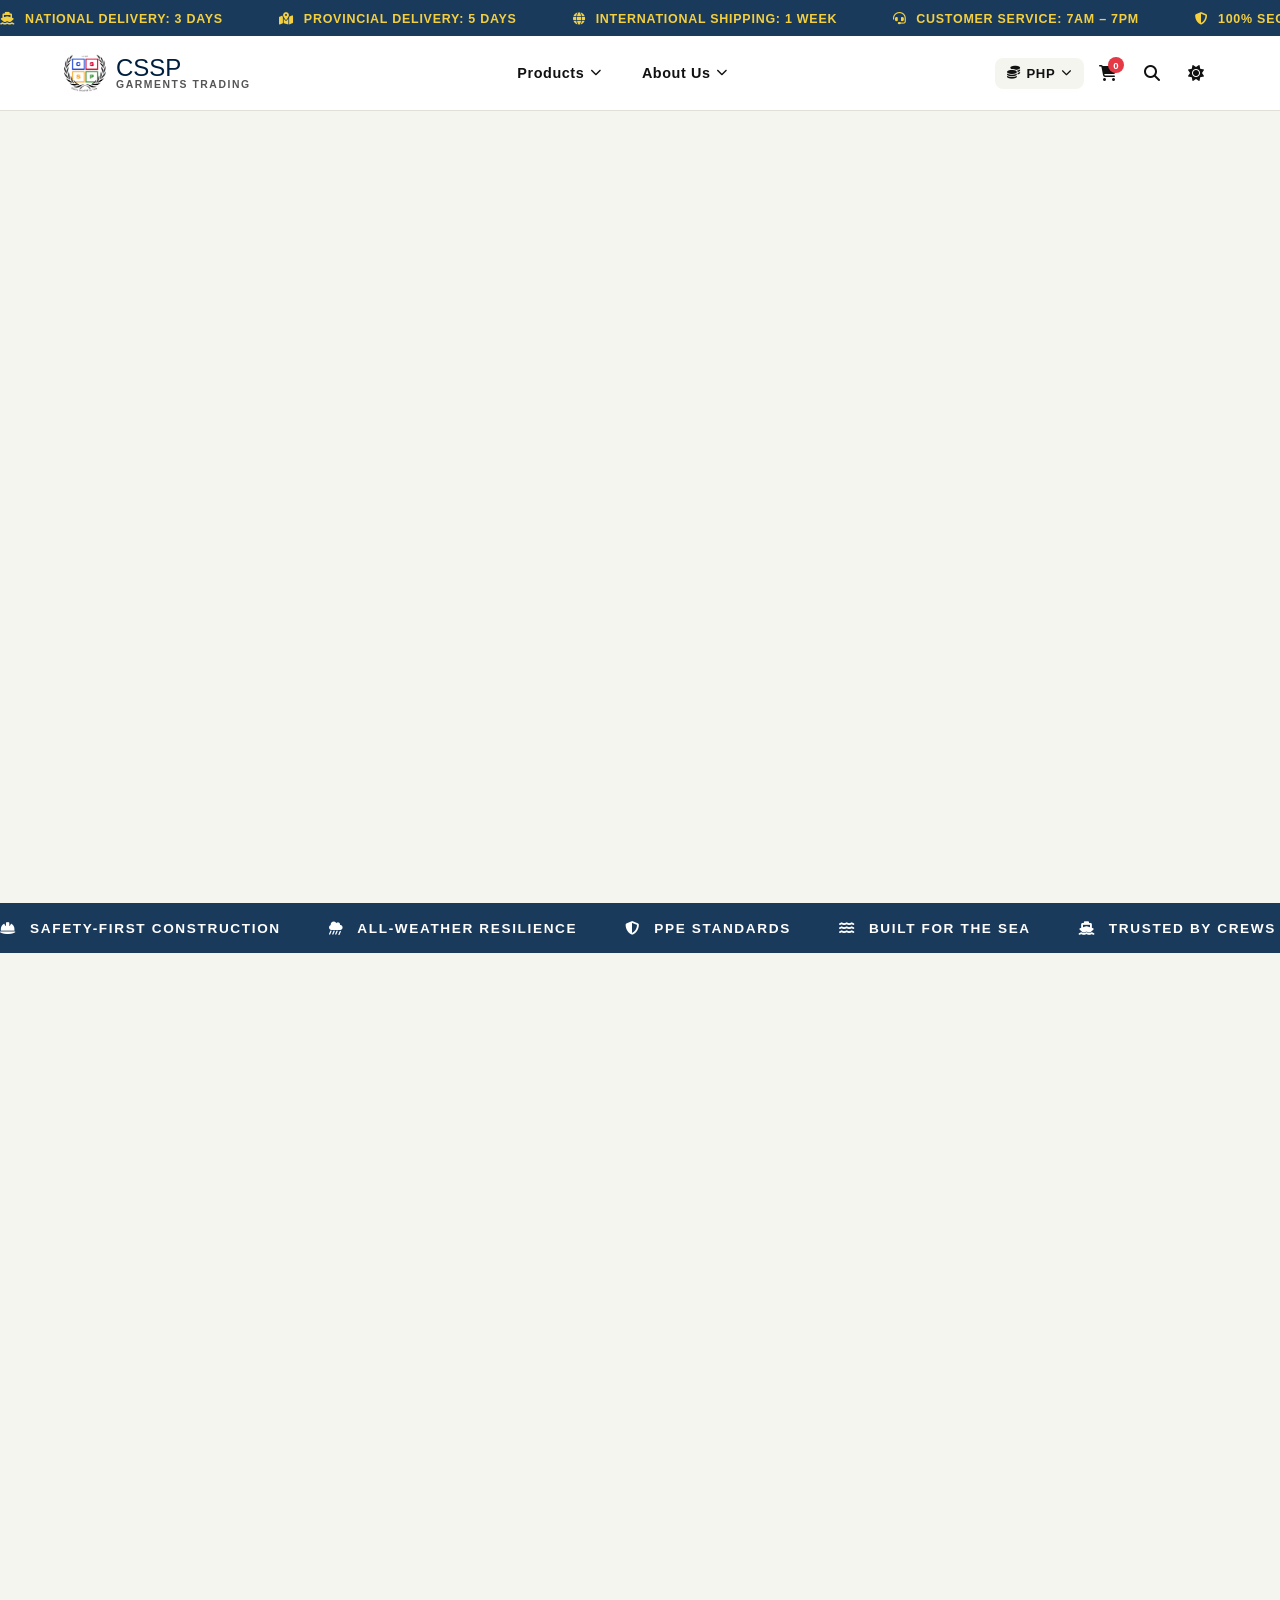
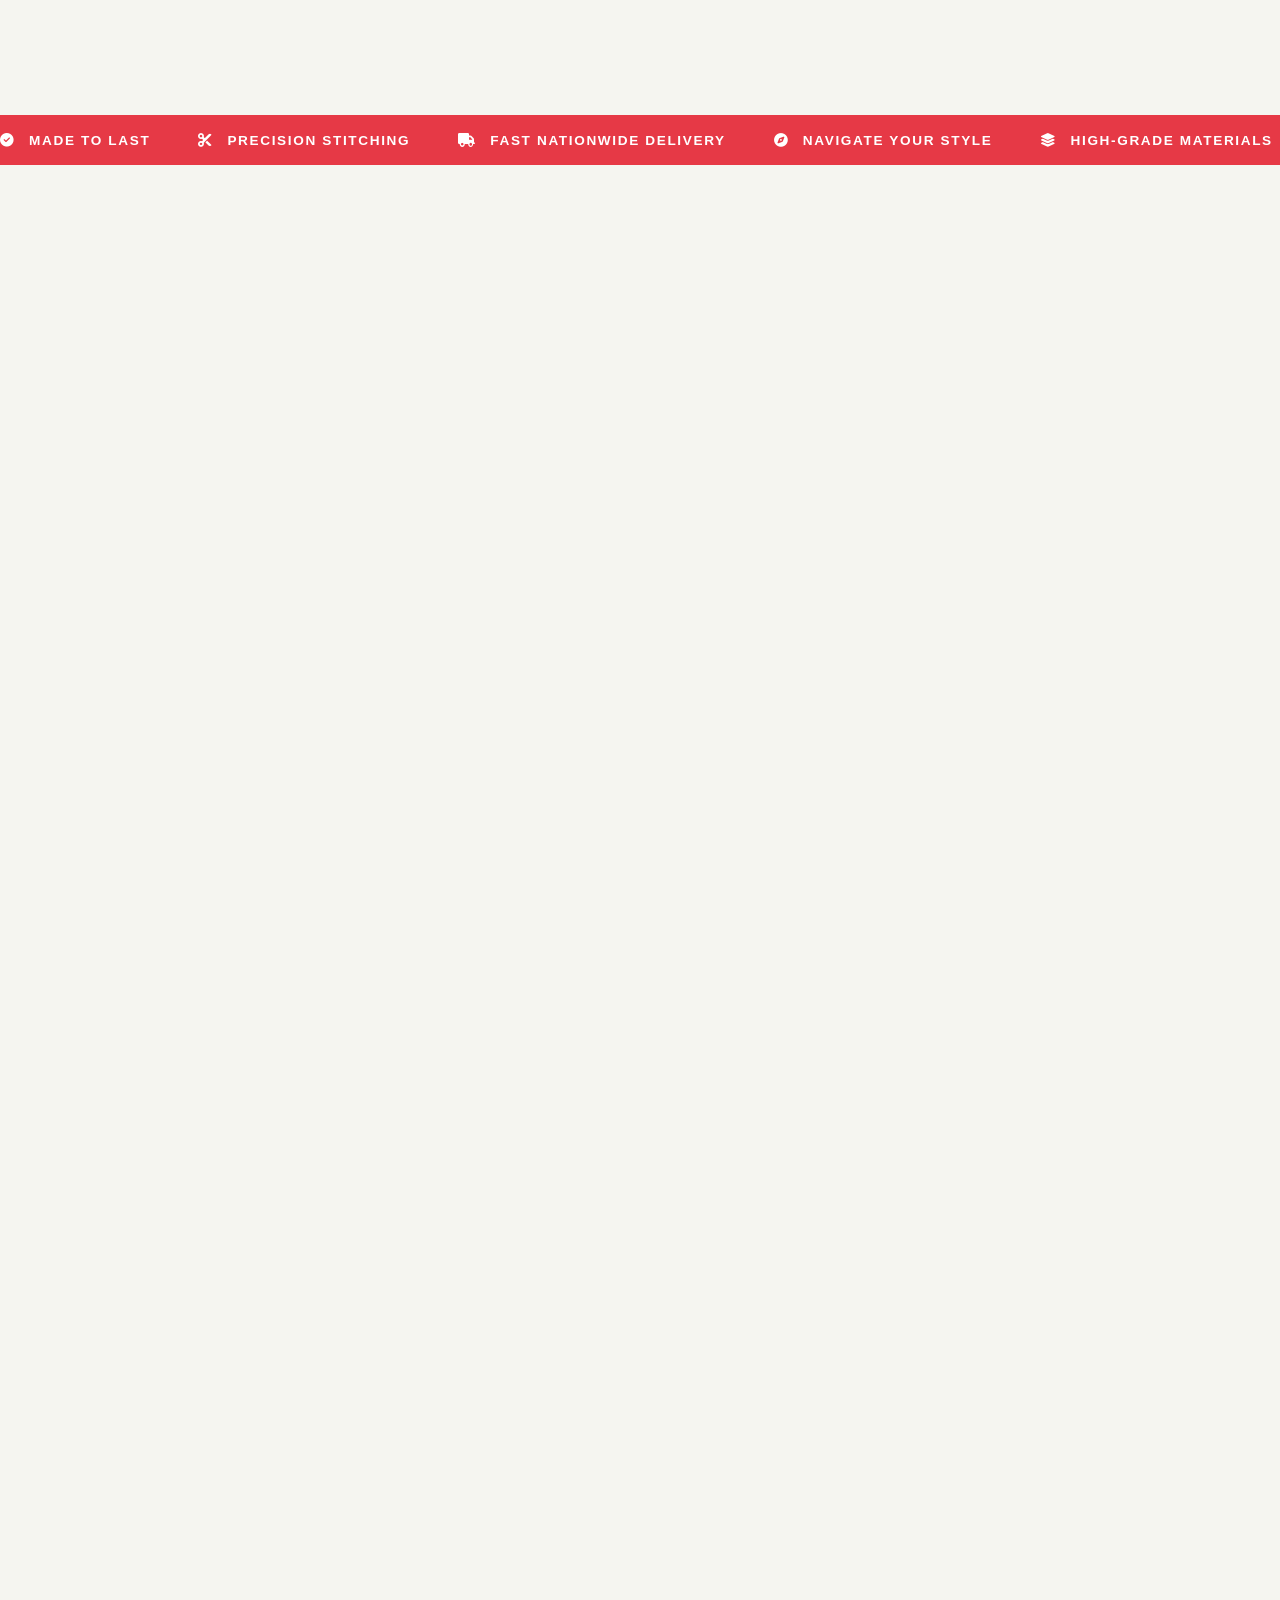
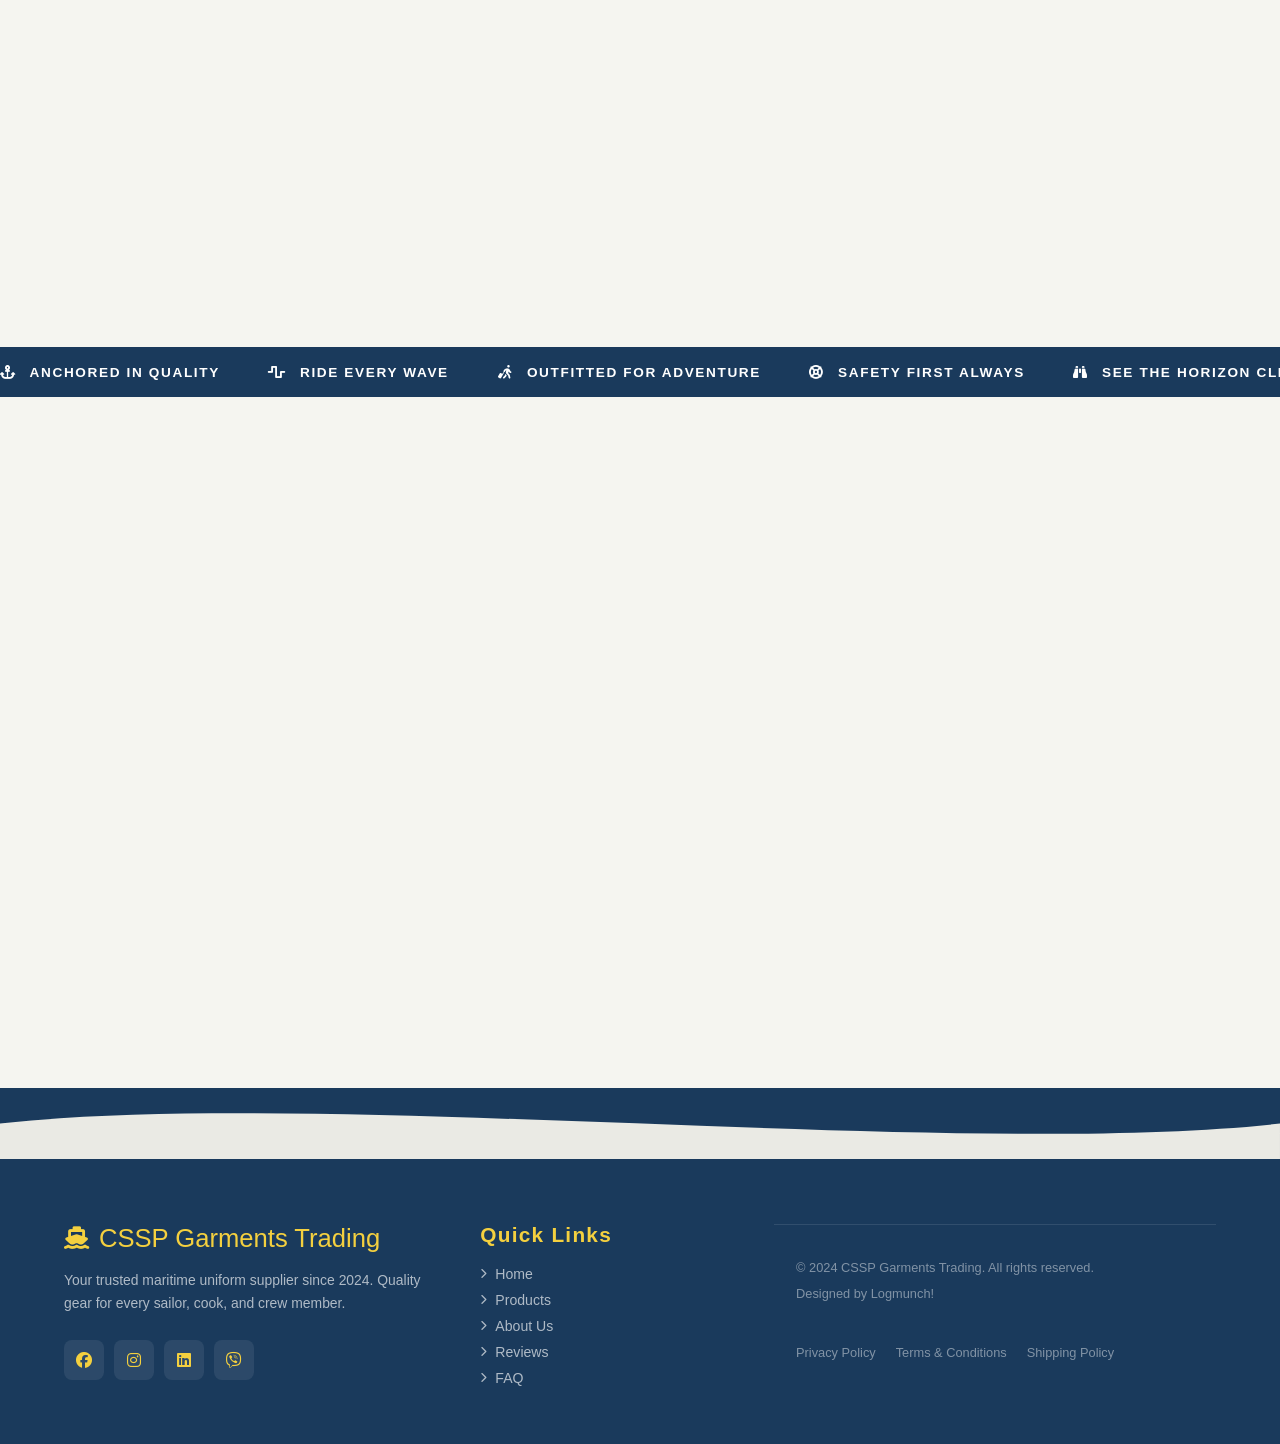
==== commit b71f4416: "add data-base for currency switcher" ====
--- a/Index.html
+++ b/Index.html
@@ -207,7 +207,7 @@
                     <div class="card-info">
                         <span class="card-category">Uniforms - Coveralls</span>
                         <h3 class="card-name">Coveralls (Blue)</h3>
-                        <div class="card-price">₱900.00</div>
+                        <div class="card-price data-base="900.00">₱900.00</div>
                         <div class="rating">★★★★★ <span>(137)</span></div>
                         
                         <select class="size-select" style="width: 100%; margin-top: 10px; padding: 5px; border-radius: 8px;">
@@ -234,7 +234,7 @@
                     <div class="card-info">
                         <span class="card-category">Uniforms - Coveralls</span>
                         <h3 class="card-name">Coveralls (Orange)</h3>
-                        <div class="card-price">₱1,000.00</div>
+                        <div class="card-price" data-base="1000.00">₱1,000.00</div>
                         <div class="rating">★★★★★ <span>(866)</span></div>
                         
                         <select class="size-select" style="width: 100%; margin-top: 10px; padding: 5px; border-radius: 8px;">
@@ -261,7 +261,7 @@
                     <div class="card-info">
                         <span class="card-category">Uniforms - Coveralls</span>
                         <h3 class="card-name">Coveralls (Beige)</h3>
-                        <div class="card-price">₱950.00</div>
+                        <div class="card-price" data-base="950.00">₱950.00</div>
                         <div class="rating">★★★★★ <span>(39)</span></div>
                         
                         <select class="size-select" style="width: 100%; margin-top: 10px; padding: 5px; border-radius: 8px;">
@@ -288,7 +288,7 @@
                     <div class="card-info">
                         <span class="card-category">Uniforms - Tops</span>
                         <h3 class="card-name">Chef's White Top</h3>
-                        <div class="card-price">₱800.00</div>
+                        <div class="card-price" data-base="800.00">₱800.00</div>
                         <div class="rating">★★★★★ <span>(214)</span></div>
                         
                         <select class="size-select" style="width: 100%; margin-top: 10px; padding: 5px; border-radius: 8px;">
--- a/CSS Files/Index_Style.css
+++ b/CSS Files/Index_Style.css
@@ -34,9 +34,9 @@
 /* "bebas neue" - heading font */
 @font-face {
   font-family: 'Bebas Neue Custom';
-  src: url('../VISUAL\ STUDIO\ CODE/Bebas\ Neue/BebasNeue-Regular.woff2') format('woff2'),
-       url('../VISUAL\ STUDIO\ CODE/Bebas\ Neue/BebasNeue-Regular.woff') format('woff'),
-       url('../VISUAL\ STUDIO\ CODE/Bebas\ Neue/BebasNeue-Regular.ttf') format('truetype');
+  src: url(../Fonts/Sarasvati/Bebas\ Neue/BebasNeue-Regular.woff2) format('woff2'),
+       url(../Fonts/Sarasvati/Bebas\ Neue/BebasNeue-Regular.woff) format('woff'),
+       url(../Fonts/Sarasvati/Bebas\ Neue/BebasNeue-Regular.ttf) format('truetype');
   font-weight: normal;
   font-style: normal;
 }
@@ -44,14 +44,14 @@
 /* "creato display" - for content font */
 @font-face {
   font-family: 'Creato Display';
-  src: url('../VISUAL\ STUDIO\ CODE/Creato Display/CreatoDisplay-Medium.otf') format('opentype');
+  src: url(../Fonts/Sarasvati/Creato\ Display/CreatoDisplay-Medium.otf) format('opentype');
   font-weight: 400; /* Regular/Medium weight */
   font-style: normal;
 }
 
 @font-face {
   font-family: 'Creato Display';
-  src: url('../VISUAL\ STUDIO\ CODE/Creato Display/CreatoDisplay-Bold.otf') format('opentype');
+  src: url(../Fonts/Sarasvati/Creato\ Display/CreatoDisplay-Bold.otf ) format('opentype');
   font-weight: 700; /* Bold weight */
   font-style: normal;
 }
@@ -886,31 +886,36 @@
   margin-right: 8px; 
 }
 
+/* products page */
+/* THE GRID ENGINE */
 .product-grid-product {
     display: grid !important;
     /* This creates the 5-column table layout */
-    grid-template-columns: repeat(4, 1fr) !important
-    /* spacing between "table cells" */
+    grid-template-columns: repeat(4, 1fr) !important;
+    
+    /* Spacing between your "table cells" */
     gap: 30px 20px; /* 30px vertical (row gap), 20px horizontal (column gap) */
+    
     padding: 40px 5%;
     width: 100%;
     margin: 0 auto;
 }
 
-/* ensure cards stay uniform in the "table" */
+/* Ensure cards stay uniform in the "table" */
 .product-card {
     display: flex;
     flex-direction: column;
-    height: 100%; /* makes all cards in a row the same height */
+    height: 100%; /* Makes all cards in a row the same height */
     background: var(--card-bg);
     border-radius: 12px;
     overflow: hidden;
     transition: transform 0.3s ease;
 }
 
+/* KEEP YOUR EXISTING MEDIA QUERIES BELOW THIS */
 @media (max-width: 1200px) {
     .product-grid-product {
-        grid-template-columns: repeat(3, 1fr) !important; /* drops to 3 per row for tablets */
+        grid-template-columns: repeat(3, 1fr) !important; /* Drops to 3 per row for tablets */
     }
 }
 
@@ -927,20 +932,51 @@
   }
 }
 
-/* container for the stars */
+/* Container for the stars */
 .rating {
     color: #f4d03f; /* Yellow/Gold color for stars */
     margin-top: 5px;
     font-size: 14px; /* Optional: adjust star size */
 }
 
-/* number next to the stars */
+/* The number in parentheses next to the stars */
 .rating span {
-    color: #555; /* gray color */
-    margin-left: 4px; 
-}
-
-/* product card */
+    color: #555; /* Gray color for the (6) */
+    margin-left: 4px; /* Tiny space between stars and number */
+}
+
+/* Scrollable product grid */
+/* .product-grid {
+  display: flex;
+  gap: 24px;
+  overflow-x: auto;
+  scroll-behavior: smooth;
+  padding: 12px 4px;
+  flex: 1;
+  -ms-overflow-style: none;
+  scrollbar-width: none;
+}
+.product-grid::-webkit-scrollbar { display: none; }
+
+/* Carousel dots */
+/* .carousel-dots {
+  display: flex;
+  justify-content: center;
+  gap: 8px;
+  margin-top: 28px;
+}
+.carousel-dot {
+  width: 8px; height: 8px;
+  border-radius: 50%;
+  background: var(--border);
+  transition: var(--transition);
+  cursor: pointer;
+  border: none;
+}
+.carousel-dot.active { background: var(--navy); width: 24px; border-radius: 4px; }
+*/
+
+/* Product card */
 .product-card {
   flex: 0 0 280px;
   background: var(--surface);
@@ -949,19 +985,17 @@
   box-shadow: var(--shadow);
   transition: transform var(--transition), box-shadow var(--transition);
 }
-
 .product-card:hover {
   transform: translateY(-6px);
   box-shadow: var(--shadow-lg);
 }
 
-/* image hover swap */
+/* Image hover swap */
 .card-image-wrap {
   position: relative;
   height: 320px;
   overflow: hidden;
 }
-
 .img-front, .img-back {
   position: absolute;
   inset: 0;
@@ -969,126 +1003,11 @@
   object-fit: cover;
   transition: opacity 0.5s ease;
 }
-
-.img-back { 
-  opacity: 0; 
-}
-
-.card-image-wrap:hover, .img-front { 
-  opacity: 0; 
-}
-
-.card-image-wrap:hover, .img-back { 
-  opacity: 1; 
-}
-
-.card-badges {
-  position: absolute;
-  top: 12px; left: 12px;
-  display: flex; gap: 6px;
-  z-index: 1;
-}
-
-.badge-tag {
-  padding: 4px 10px;
-  background: var(--navy);
-  color: var(--yellow);
-  font-size: 0.7rem;
-  font-weight: 700;
-  letter-spacing: 0.1em;
-  text-transform: uppercase;
-  border-radius: 20px;
-}
-
-.badge-tag.new { 
-  background: var(--green); 
-  color: white; 
-}
-
-.badge-tag.sale { 
-  background: var(--red); 
-  color: white; 
-}
-
-.quick-add {
-  position: absolute;
-  bottom: 0; left: 0; right: 0;
-  padding: 14px;
-  background: var(--navy);
-  color: var(--yellow);
-  font-size: 0.85rem;
-  font-weight: 700;
-  letter-spacing: 0.06em;
-  text-align: center;
-  transform: translateY(100%);
-  transition: var(--transition);
-  display: flex;
-  align-items: center;
-  justify-content: center;
-  gap: 8px;
-}
-
-.card-image-wrap:hover, .quick-add { 
-  transform: translateY(0); 
-}
-
-.quick-add:hover { 
-  background: var(--yellow); 
-  color: var(--navy); 
-}
-
-.card-info { 
-  padding: 18px; 
-}
-
-.card-category {
-  font-size: 0.72rem;
-  font-weight: 700;
-  letter-spacing: 0.18em;
-  text-transform: uppercase;
-  color: var(--red);
-  margin-bottom: 6px;
-}
-
-.card-name {
-  font-size: 1.1rem;
-  font-family: 'DM Sans', sans-serif;
-  font-weight: 700;
-  color: var(--text);
-  margin-bottom: 8px;
-}
-
-.card-price {
-  font-family: 'Bebas Neue', sans-serif;
-  font-size: 1.4rem;
-  color: var(--navy);
-  letter-spacing: 0.04em;
-}
-
-[data-theme="dark"] .card-price { 
-  color: var(--yellow); 
-}
-
-/* other needs sa products page*/
-.section-header-product { 
-  text-align: center; 
-  margin-bottom: 25px; 
-}
-
-.section-sub-product {
-  display: inline-block;
-  font-size: 10px;
-  font-weight: 700;
-  letter-spacing: 1px;
-  text-transform: uppercase;
-  color: var(--green);
-  margin-bottom: 12px;
-}
-
-.section-title-product {
-  font-size: clamp(2.4rem, 5vw, 3.6rem);
-  color: var(--text);
-}
+.img-back { opacity: 0; }
+.card-image-wrap:hover .img-front { opacity: 0; }
+.card-image-wrap:hover .img-back { opacity: 1; }
+
+
 
 /* about section */
 .about { 
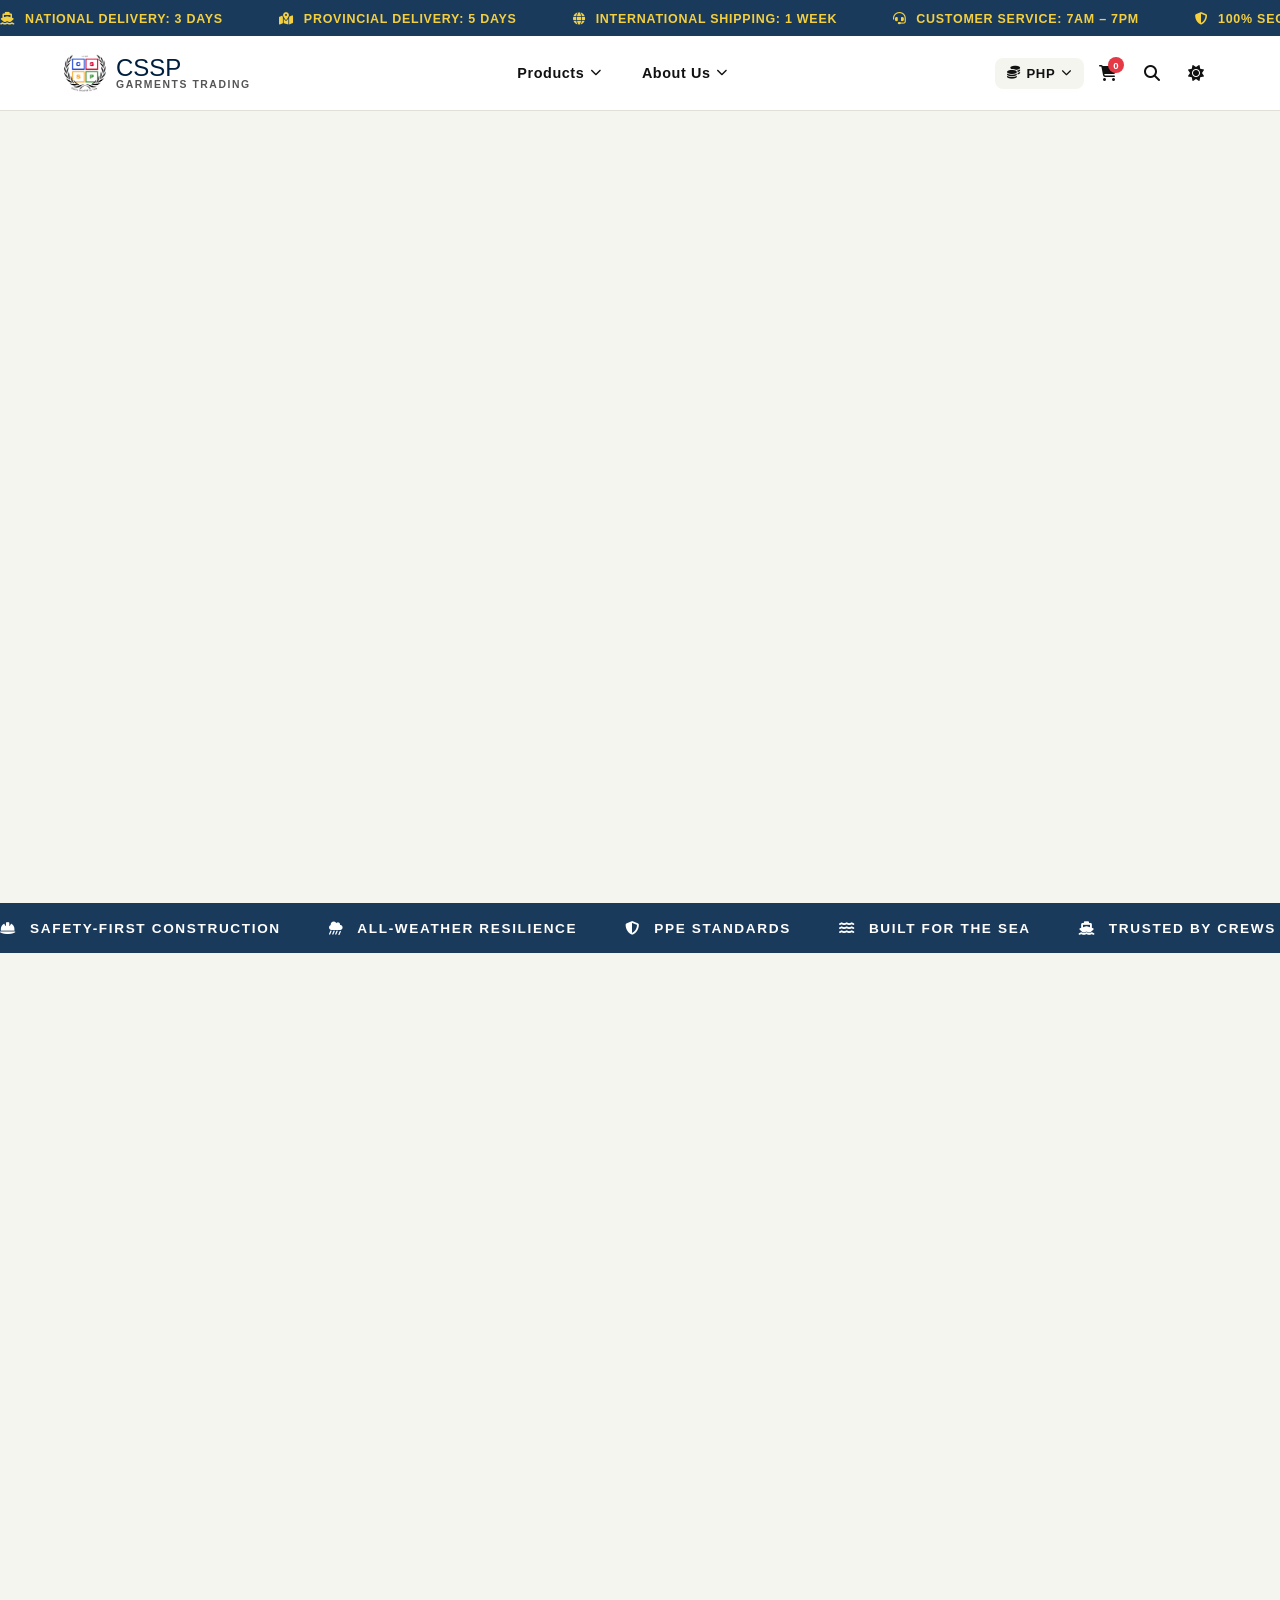
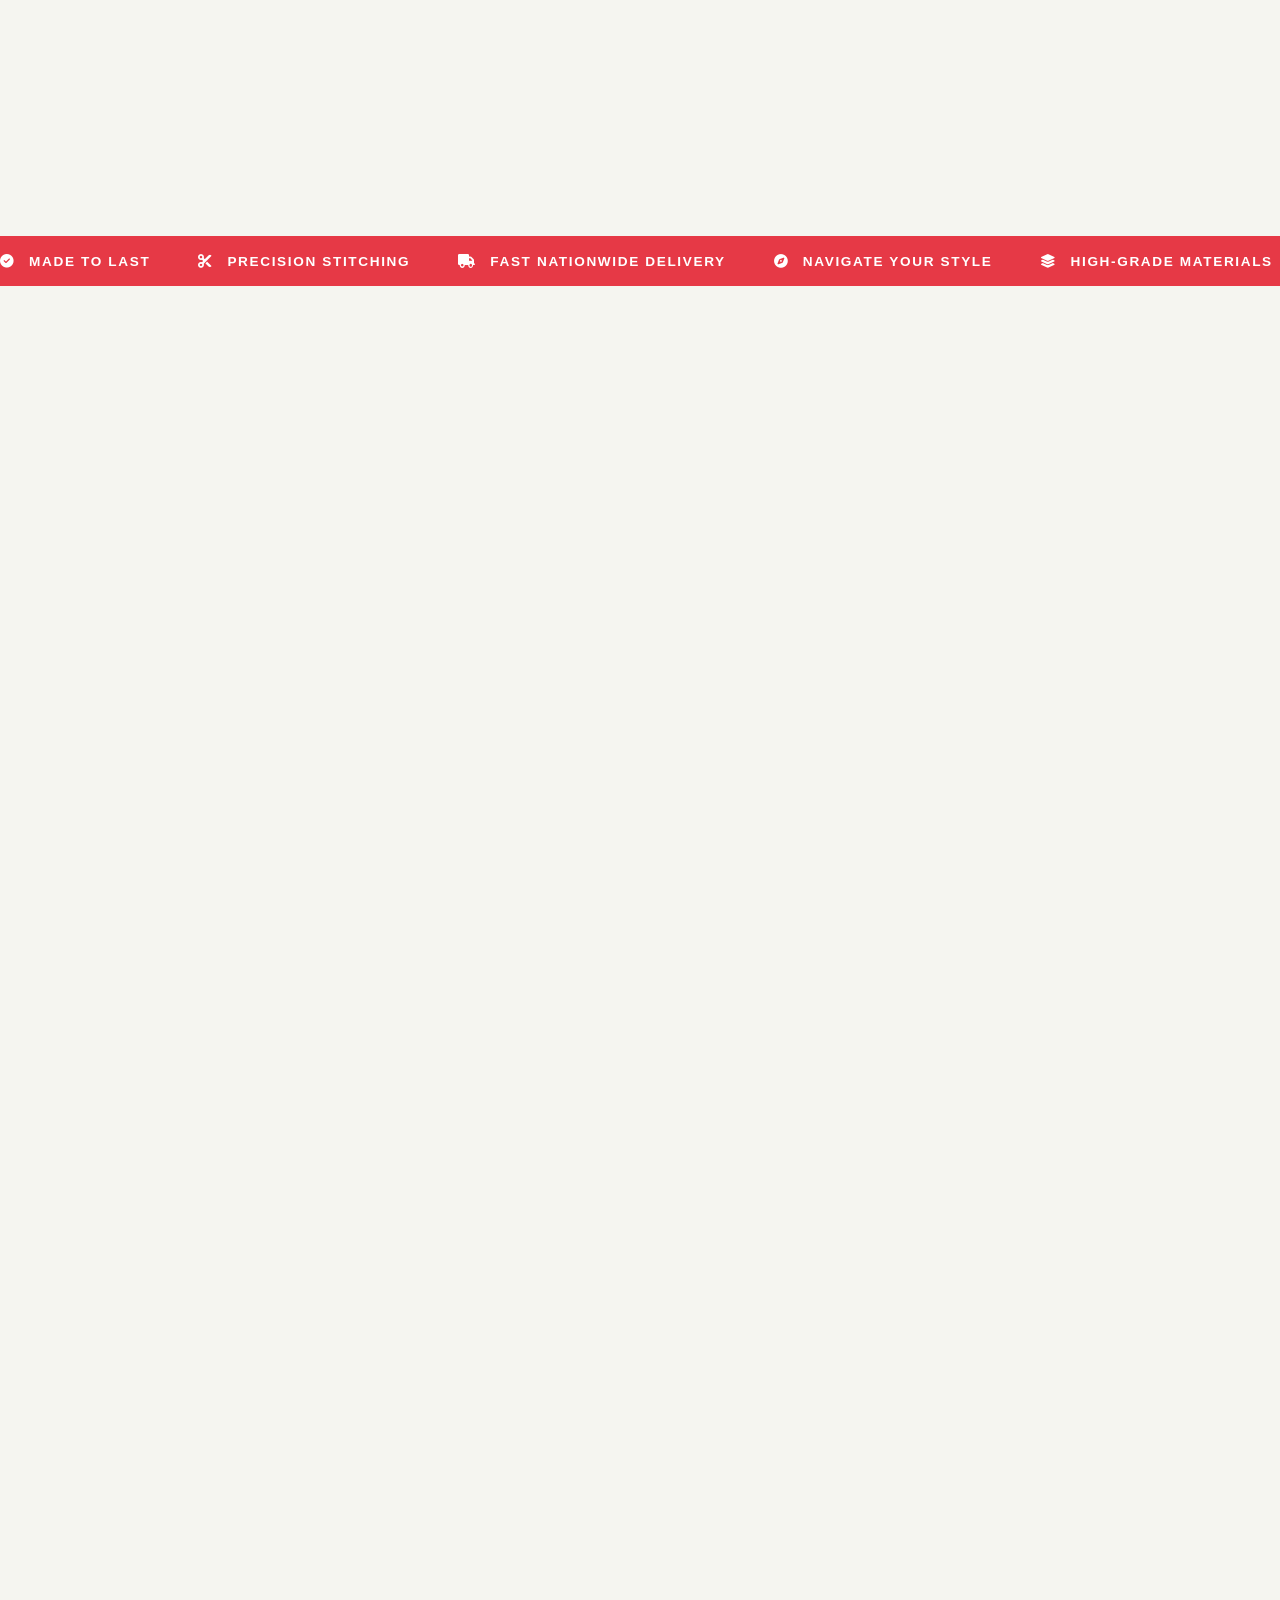
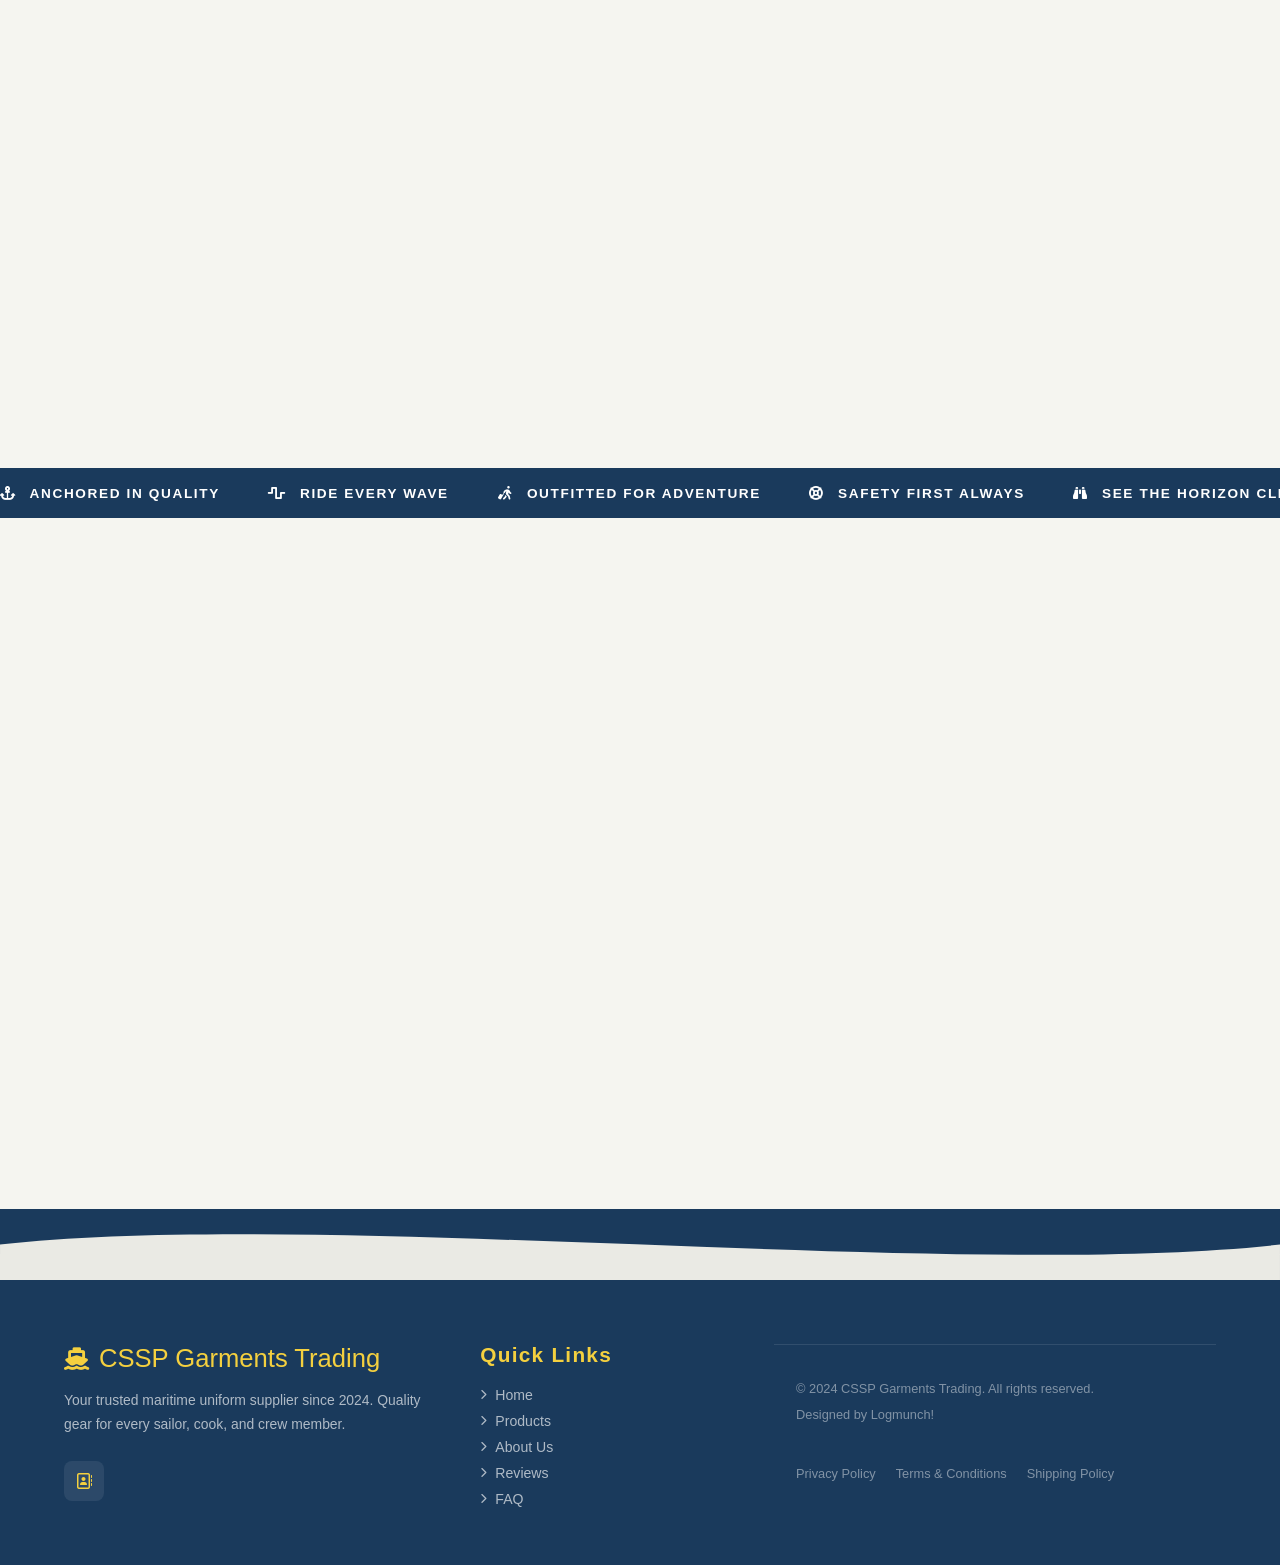
==== commit 92add461: "Update footer social links" ====
--- a/Index.html
+++ b/Index.html
@@ -485,10 +485,7 @@
                     </div>
                       <p>Your trusted maritime uniform supplier since 2024. Quality gear for every sailor, cook, and crew member.</p>
                       <div class="social-icons">
-                        <a href="#" title="Facebook"><i class="fa-brands fa-facebook"></i></a>
-                        <a href="#" title="Instagram"><i class="fa-brands fa-instagram"></i></a>
-                        <a href="#" title="LinkedIn"><i class="fa-brands fa-linkedin"></i></a>
-                        <a href="#" title="Viber"><i class="fa-brands fa-viber"></i></a>
+                        <a href="./Contacts.html" title="Contacts"><i class="fa-regular fa-address-book"></i></a>
                       </div>
                     </div>
  
--- a/CSS Files/Index_Style.css
+++ b/CSS Files/Index_Style.css
@@ -886,42 +886,37 @@
   margin-right: 8px; 
 }
 
-/* products page */
-/* THE GRID ENGINE */
+/* product area */
 .product-grid-product {
     display: grid !important;
-    /* This creates the 5-column table layout */
     grid-template-columns: repeat(4, 1fr) !important;
-    
-    /* Spacing between your "table cells" */
+    /* spacing between your "table cells" */
     gap: 30px 20px; /* 30px vertical (row gap), 20px horizontal (column gap) */
-    
     padding: 40px 5%;
     width: 100%;
     margin: 0 auto;
 }
 
-/* Ensure cards stay uniform in the "table" */
+/* ensure cards stay uniform in the "table" */
 .product-card {
     display: flex;
     flex-direction: column;
-    height: 100%; /* Makes all cards in a row the same height */
+    height: 100%; 
     background: var(--card-bg);
     border-radius: 12px;
     overflow: hidden;
     transition: transform 0.3s ease;
 }
 
-/* KEEP YOUR EXISTING MEDIA QUERIES BELOW THIS */
 @media (max-width: 1200px) {
     .product-grid-product {
-        grid-template-columns: repeat(3, 1fr) !important; /* Drops to 3 per row for tablets */
+        grid-template-columns: repeat(3, 1fr) !important;
     }
 }
 
 @media (max-width: 768px) {
     .product-grid-product {
-        grid-template-columns: repeat(2, 1fr) !important; /* 1 per row for mobile */
+        grid-template-columns: repeat(2, 1fr) !important; 
         gap: 20px;
     }
 }
@@ -932,51 +927,19 @@
   }
 }
 
-/* Container for the stars */
 .rating {
-    color: #f4d03f; /* Yellow/Gold color for stars */
+    color: #f4d03f;
     margin-top: 5px;
-    font-size: 14px; /* Optional: adjust star size */
-}
-
-/* The number in parentheses next to the stars */
+    font-size: 14px; 
+}
+
+/* number in parentheses next to the stars */
 .rating span {
-    color: #555; /* Gray color for the (6) */
-    margin-left: 4px; /* Tiny space between stars and number */
-}
-
-/* Scrollable product grid */
-/* .product-grid {
-  display: flex;
-  gap: 24px;
-  overflow-x: auto;
-  scroll-behavior: smooth;
-  padding: 12px 4px;
-  flex: 1;
-  -ms-overflow-style: none;
-  scrollbar-width: none;
-}
-.product-grid::-webkit-scrollbar { display: none; }
-
-/* Carousel dots */
-/* .carousel-dots {
-  display: flex;
-  justify-content: center;
-  gap: 8px;
-  margin-top: 28px;
-}
-.carousel-dot {
-  width: 8px; height: 8px;
-  border-radius: 50%;
-  background: var(--border);
-  transition: var(--transition);
-  cursor: pointer;
-  border: none;
-}
-.carousel-dot.active { background: var(--navy); width: 24px; border-radius: 4px; }
-*/
-
-/* Product card */
+    color: #555; 
+    margin-left: 4px; 
+}
+
+/* product card */
 .product-card {
   flex: 0 0 280px;
   background: var(--surface);
@@ -990,7 +953,7 @@
   box-shadow: var(--shadow-lg);
 }
 
-/* Image hover swap */
+/* image hover swap */
 .card-image-wrap {
   position: relative;
   height: 320px;
@@ -1003,11 +966,143 @@
   object-fit: cover;
   transition: opacity 0.5s ease;
 }
-.img-back { opacity: 0; }
-.card-image-wrap:hover .img-front { opacity: 0; }
-.card-image-wrap:hover .img-back { opacity: 1; }
-
-
+
+.img-back { 
+  opacity: 0; 
+}
+
+.card-image-wrap:hover .img-front { 
+  opacity: 0; 
+}
+
+.card-image-wrap:hover .img-back { 
+  opacity: 1; 
+}
+
+.card-badges {
+  position: absolute;
+  top: 12px; left: 12px;
+  display: flex; gap: 6px;
+  z-index: 1;
+}
+.badge-tag {
+  padding: 4px 10px;
+  background: var(--navy);
+  color: var(--yellow);
+  font-size: 0.7rem;
+  font-weight: 700;
+  letter-spacing: 0.1em;
+  text-transform: uppercase;
+  border-radius: 20px;
+}
+
+.badge-tag.new { 
+  background: var(--green); 
+  color: white; 
+}
+
+.badge-tag.sale { 
+  background: var(--red); 
+  color: white; 
+}
+
+.quick-add {
+  position: absolute;
+  bottom: 0; left: 0; right: 0;
+  padding: 14px;
+  background: var(--navy);
+  color: var(--yellow);
+  font-size: 0.85rem;
+  font-weight: 700;
+  letter-spacing: 0.06em;
+  text-align: center;
+  transform: translateY(100%);
+  transition: var(--transition);
+  display: flex;
+  align-items: center;
+  justify-content: center;
+  gap: 8px;
+}
+
+.card-image-wrap:hover .quick-add { 
+  transform: translateY(0); 
+}
+
+.quick-add:hover { 
+  background: var(--yellow); 
+  color: var(--navy); 
+}
+
+.card-info { 
+  padding: 18px; 
+}
+
+.card-category {
+  font-size: 0.72rem;
+  font-weight: 700;
+  letter-spacing: 0.18em;
+  text-transform: uppercase;
+  color: var(--red);
+  margin-bottom: 6px;
+}
+
+.card-name {
+  font-size: 1.1rem;
+  font-family: 'Creato Display', sans-serif;
+  font-weight: 700;
+  color: var(--text);
+  margin-bottom: 8px;
+}
+
+.card-price {
+  font-family: 'Bebas Neue', sans-serif;
+  font-size: 1.4rem;
+  color: var(--navy);
+  letter-spacing: 0.04em;
+}
+
+[data-theme="dark"] .card-price { 
+  color: var(--yellow); 
+}
+
+/* other needs sa products page*/
+.section-header-product { 
+  text-align: center; 
+  margin-bottom: 25px; 
+}
+
+.section-sub-product {
+  display: inline-block;
+  font-size: 10px;
+  font-weight: 700;
+  letter-spacing: 1px;
+  text-transform: uppercase;
+  color: var(--green);
+  margin-bottom: 12px;
+}
+
+.section-title-product {
+  font-size: clamp(2.4rem, 5vw, 3.6rem);
+  color: var(--text);
+}
+
+.size-select {
+    width: 100%;
+    margin-top: 10px;
+    padding: 5px;
+    border-radius: 8px;
+    background-color: var(--navy);
+    font-family: 'Franklin Gothic Medium', 'Arial Narrow', Arial, sans-serif;
+    font-weight: 200;
+    letter-spacing: 1px;
+    color: white;
+    border: none;
+}
+
+[data-theme="dark"] .size-select {
+    background-color: var(--yellow);
+    color: black;
+}
 
 /* about section */
 .about { 
